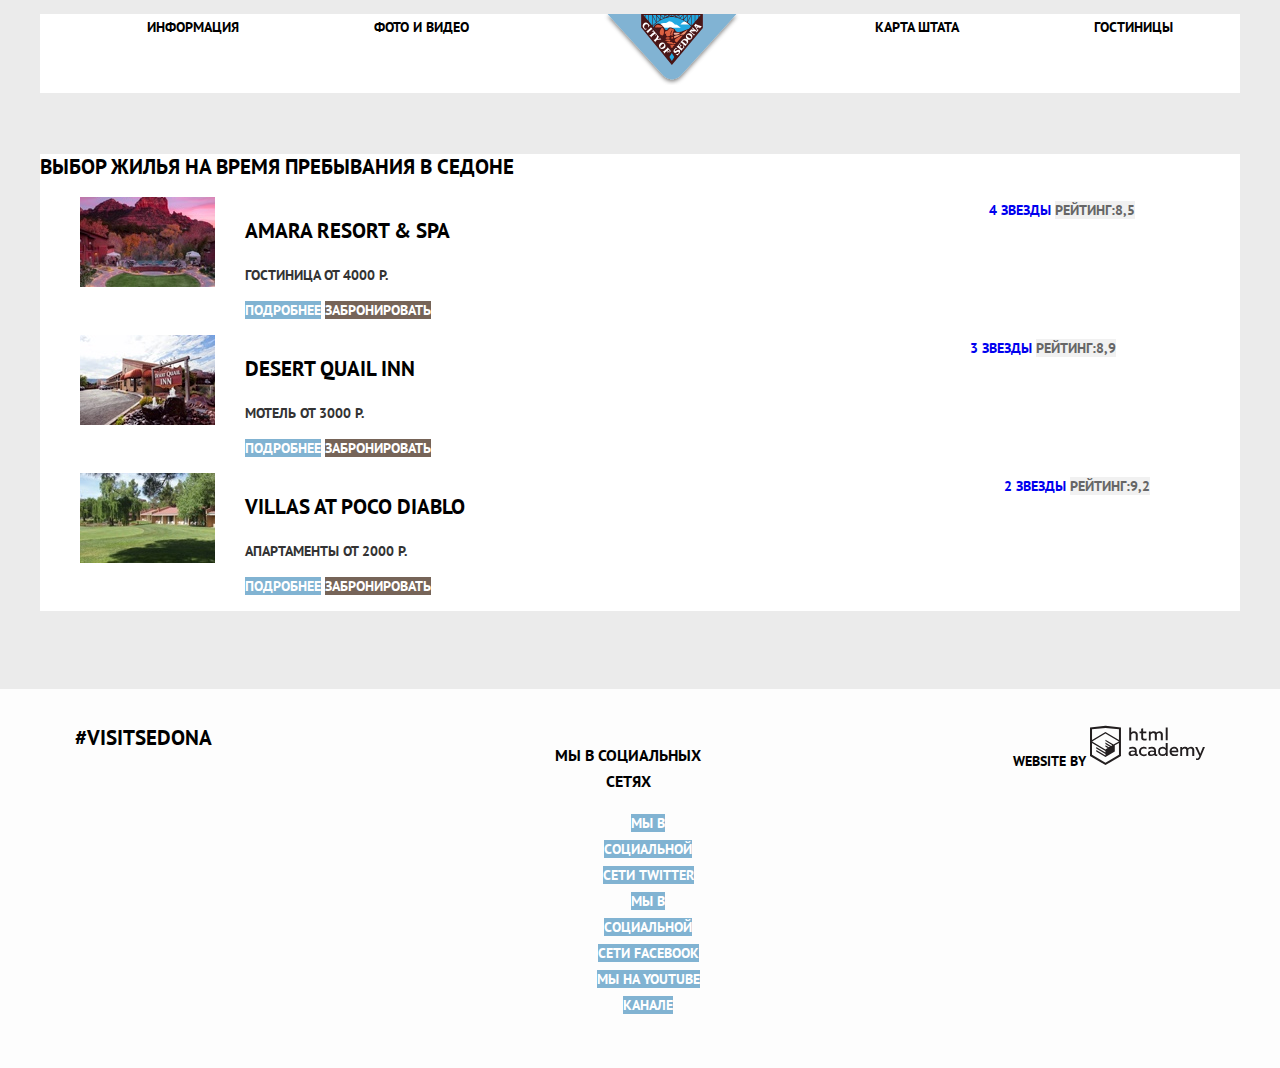
==== inner.html @ 7408790d "Добавляетсетку личного проекта" ====
<!DOCTYPE html>
 <html lang="ru">

 <head>
   <meta charset="utf-8">
   <title>HTML Academy: Седона</title>
   <link href="https://fonts.googleapis.com/css?family=PT+Sans&display=swap" rel="stylesheet">
   <link href="css/normalize.css" rel="stylesheet">
   <link href="css/style.css" rel="stylesheet">
 </head>

 <body class="inner-page">
   <header class="header">
     <nav class="navigation">

       <ul class="navigation-list">
         <div class="conteiner">
         <li><a href="#">Информация</a></li>
         <li><a href="#">Фото и видео</a></li>
         <li><a class="header-logo" href="index.html">
             <img src="img/icons/logo_sedona.svg" width="138" height="71" alt="Логотип City of Sedona">
           </a>
         </li>
         <li><a href="#">Карта штата</a></li>
         <li><a>Гостиницы</a></li>
       </ul>
     </nav>
   </header>
   <main>
     <section class="catalog">
       <h2 class="visually-hidden">Выбор жилья на время пребывания в Седоне</h2>
       <ul class="catalog-list">
         <li class="catalog-item">
           <a class="catalog-item-image" href="#">
             <img src="img/catalog/amara.jpg" width="135" height="90" alt="Amara Resort & Spa">
           </a>
           <div class="catalog-item-description">
             <h3 class="catalog-item-title">
               <a href="#">Amara Resort & Spa</a>
             </h3>
             <p class="catalog-item-info">
               <span class="catalog-item-kind">Гостиница</span>
               <span class="catalog-item-price">от 4000 р.</span>
             </p>
             <p class="catalog-item-push">
               <a class="button-more" href="#">Подробнее</a>
               <a class="button-book" href="#">Забронировать</a>
             </p>
           </div>
           <div class="catalog-item-addition">
             <a class="catalog-item-stars" href="#">4 звезды</a>
             <a class="catalog-item-rating" href="#">Рейтинг:8,5</a>
           </div>
         </li>
         <li class="catalog-item">
           <a  class="catalog-item-image" href="#">
             <img src="img/catalog/desert.jpg" width="135" height="90" alt="Desert Quail Inn">
           </a>
           <div class="catalog-item-description">
             <h3 class="catalog-item-title">
               <a href="#">Desert Quail Inn</a>
             </h3>
             <p class="catalog-item-info">
               <span class="catalog-item-kind">Мотель</span>
               <span class="catalog-item-price">от 3000 р.</span>
             </p>
             <p class="catalog-item-push">
               <a class="button-more" href="#">Подробнее</a>
               <a class="button-book" href="#">Забронировать</a>
             </p>
           </div>
           <div class="catalog-item-addition">
             <a class="catalog-item-stars " href="#">3 звезды</a>
             <a class="catalog-item-rating" href="#">Рейтинг:8,9</a>
           </div>
         </li>
         <li class="catalog-item">
           <a  class="catalog-item-image" href="#">
             <img src="img/catalog/villas.jpg" width="135" height="90" alt="Villas At Poco Diablo">
           </a>
           <div class="catalog-item-description">
             <h3 class="catalog-item-title">
               <a href="#">Villas At Poco Diablo</a>
             </h3>
             <p class="catalog-item-info">
               <span class="catalog-item-kind">Апартаменты</span>
               <span class="catalog-item-price">от 2000 р.</span>
             </p>
             <p class="catalog-item-push">
               <a class="button-more" href="#">Подробнее</a>
               <a class="button-book" href="#">Забронировать</a>
             </p>
           </div>
           <div class="catalog-item-addition">
             <a class="catalog-item-stars " href="#">2 звезды</a>
             <a class="catalog-item-rating" href="#">Рейтинг:9,2</a>
           </div>
         </li>
       </ul>
     </section>
   </main>
   <footer class="footer">

     <div class="conteiner">
       <p class="photo-link">
         <a href="https://www.instagram.com/explore/tags/visitsedona/?hl=en">#visitsedona</a>
       </p>
       <div class="footer-social">
         <h3 class="visually-hidden">Мы в социальных сетях</h3>
         <ul class="social">
           <li><a class="social-button" href="#">Мы в социальной сети Twitter</a></li>
           <li><a class="social-button" href="#">Мы в социальной сети Facebook</a></li>
           <li><a class="social-button" href="#">Мы на Youtube канале</a></li>
         </ul>
       </div>
       <p class="courses-link">
         <a class="website-logo" href="https://htmlacademy.ru/intensive/htmlcss">Website By
           <svg xmlns="http://www.w3.org/2000/svg" viewBox="0 0 108.08 36.85" width="115" height="41" fill="#231f20">
             <title>logo-htmlacademy-small1</title>
             <path
               d="M44.61,26.88a2,2,0,0,0,.55-0.1v1.33a3.25,3.25,0,0,1-1.18.21,1.67,1.67,0,0,1-1.67-1,4.84,4.84,0,0,1-3.14,1.08c-1.51,0-2.91-.83-2.91-2.55,0-2.13,2-2.79,3.71-2.79a11.08,11.08,0,0,1,2.17.25v-0.3c0-1-.76-1.77-2.19-1.77a7.42,7.42,0,0,0-3,.64v-1.7a10.21,10.21,0,0,1,3.19-.55c2.36,0,3.81,1.12,3.81,3.65v3a0.54,0.54,0,0,0,.49.59h0.17Zm-6.44-1.13A1.35,1.35,0,0,0,39.63,27h0.11a3.39,3.39,0,0,0,2.41-1V24.58a9.72,9.72,0,0,0-1.81-.21c-1,0-2.16.33-2.16,1.38h0Zm12.36-6.11a5,5,0,0,1,2.57.64V22a4.08,4.08,0,0,0-2.3-.7,2.75,2.75,0,1,0,0,5.49,5,5,0,0,0,2.43-.64v1.71a6.27,6.27,0,0,1-2.76.57A4.21,4.21,0,0,1,46,24.51q0-.21,0-0.41a4.32,4.32,0,0,1,4.18-4.46h0.38Zm12.17,7.24a2,2,0,0,0,.55-0.1v1.33a3.25,3.25,0,0,1-1.18.21,1.67,1.67,0,0,1-1.67-1,4.84,4.84,0,0,1-3.14,1.08c-1.51,0-2.91-.83-2.91-2.55,0-2.13,2-2.79,3.71-2.79a11.08,11.08,0,0,1,2.17.25v-0.3c0-1-.76-1.77-2.19-1.77a7.42,7.42,0,0,0-3,.64v-1.7a10.21,10.21,0,0,1,3.19-.55c2.36,0,3.81,1.12,3.81,3.65v3a0.54,0.54,0,0,0,.49.59h0.17Zm-6.44-1.13A1.35,1.35,0,0,0,57.73,27h0.11a3.39,3.39,0,0,0,2.41-1V24.58a9.72,9.72,0,0,0-1.81-.21c-1.06,0-2.16.33-2.16,1.38h0ZM73,16V28.2H71.35V26.88a3.88,3.88,0,0,1-3.19,1.54,4.4,4.4,0,0,1,0-8.78,3.81,3.81,0,0,1,3,1.3V16H73Zm-4.53,5.22a2.76,2.76,0,1,0,0,5.52A2.86,2.86,0,0,0,71.15,25V23A2.91,2.91,0,0,0,68.49,21.27ZM79,19.64c3.31,0,4.46,2.68,3.92,5.09H76.7c0.21,1.5,1.67,2.11,3.19,2.11a6.11,6.11,0,0,0,2.64-.59v1.6a7.14,7.14,0,0,1-3,.57C77,28.42,74.78,27,74.78,24a4.18,4.18,0,0,1,4-4.39H79Zm0.09,1.54a2.28,2.28,0,0,0-2.44,2.1v0.06H81.3A2,2,0,0,0,79.13,21.18Zm5.73,7V19.87h1.65v1a3.81,3.81,0,0,1,2.78-1.27A2.86,2.86,0,0,1,91.89,21a4.12,4.12,0,0,1,2.91-1.33A3.06,3.06,0,0,1,98,23V28.2h-1.9V23.05a1.59,1.59,0,0,0-1.42-1.75H94.42a2.8,2.8,0,0,0-2.07,1.12V28.2h-1.9V23.05A1.59,1.59,0,0,0,89,21.31H88.8a3,3,0,0,0-2.21,1.29v5.63H84.86Zm21.31-8.33h1.9l-3.91,9.46c-0.9,2.17-2.09,2.86-3.35,2.86a4.76,4.76,0,0,1-1.1-.14V30.46a2.86,2.86,0,0,0,.85.12c0.9,0,1.58-.64,2.07-1.9l0.17-.42-4-8.4h2l2.86,6.29ZM38.73,1.46V6.22a3.81,3.81,0,0,1,2.7-1.14,3.25,3.25,0,0,1,3.44,3.4v5.15H43V8.72a1.81,1.81,0,0,0-1.61-2h-0.3a2.93,2.93,0,0,0-2.32,1.39v5.52h-1.9V1.46h1.9ZM49.94,2.31v3h3V6.91h-3v3.81c0,1.1.5,1.46,1.58,1.46a4.49,4.49,0,0,0,1.69-.33v1.6A6.8,6.8,0,0,1,51,13.8a2.55,2.55,0,0,1-2.86-2.74V6.89H46.58V5.26h1.5V2.74Zm5.4,11.31V5.28H57v1A3.81,3.81,0,0,1,59.77,5a2.86,2.86,0,0,1,2.6,1.33A4.12,4.12,0,0,1,65.28,5,3.06,3.06,0,0,1,68.44,8.4v5.21h-1.9V8.46a1.59,1.59,0,0,0-1.42-1.75H64.89a2.8,2.8,0,0,0-2.07,1.12v5.78h-1.9V8.46A1.59,1.59,0,0,0,59.5,6.71H59.27A3,3,0,0,0,57.06,8v5.63H55.34ZM71.17,1.45H73V13.6H71.17V1.45ZM14.71,0H14.55L0,1.54V28.21l14.55,8.66,14.55-8.66V1.54Zm12.5,27.1L14.55,34.64,1.9,27.12V16.18l12.59,7.5V25L5.86,19.9v1.31l8.68,5.21v1.39L5.87,22.65V24l8.68,5.21,8.75-5.24V18.31L27.2,16V27.12Zm0-12.53-3.48,2-1.6,1L14.51,13v1.31L21,18.23H21l-0.14.09-1,.54-5.37-3.2V17l4.24,2.52-1,.67-3.2-1.9v1.31l2.1,1.24L14.5,22.1,2,14.65,14.51,7.11Zm0-1.32L14.49,5.76,1.91,13.25v-10L14.56,1.92,27.21,3.25v10h0Z"
               transform="translate(0 -0.02)" />
           </svg>
         </a>
       </p>
     </div>
   </footer>
 </body>

 </html>
---- css/style.css ----
body {
  margin: 0;
  padding: 0;
  font-family: "PT Sans", Arial, sans-serif;
  font-size: 14px;
  line-height: 26px;
  font-weight: 700;
  text-align: center;
  text-transform: uppercase;
  color: #000000;
  background-color: #ebebeb;
}

a {
  text-decoration: none;
}

.navigation-list {
  list-style: none;
}

.navigation-list a {
  color: inherit;
}

.navigation-list a:focus {
  color: rgba(0, 0, 0, 0.3);
}

.navigation-list a:hover {
  color: #81b3d2;
}

.navigation-list a:active {
  color: #766357;
}

.welcome {
  background: url("../img/intro/bg_intro.jpg") no-repeat center;
}

.about-intro-name {
  font-size: 21px;
}

.feature-title {
  color: #333333;
}

.lead {
  font-size: 30px;
  line-height: 36px;
}

.search-title-name {
  line-height: 24px;
  color: #333333;
}

.search-place {
  font-size: 21px;
  color: #ffffff;
  background-color: #766458;
}

.search-place:focus {
  color: #918883;
  background-color: #513e33;
}

.search-place:hover {
  background-color: #614F44;
}

.search-item input,
.search-item-number input {
  text-transform: inherit;
  background-color: #f1f1f1;
}

.search-item input:hover {
  background-color: #ebebeb;
}

.search-item input:focus {
  background-color: #ffffff;
}

.number-adults-less,
.number-adults-more,
.number-children-less,
.number-children-more {
  color: #a9a9a9;
}

.number-adults-less:focus,
.number-adults-more:focus,
.number-children-less:focus,
.number-children-more:focus {
  color: #81b3d2;
}

.number-adults-less:hover,
.number-adults-more:hover,
.number-children-less:hover,
.number-children-more:hover {
  color: #000000;
}

button[type="submit"] {
  font-size: 21px;
  text-transform: inherit;
  color: #ffffff;
  background-color: #81b3d2;
}

button[type="submit"]:focus {
  color: #93b8d2;
  background-color: #5595bd;
}

button[type="submit"]:hover {
  background-color: #679dc0;
}

.catalog {
  text-align: left;
}

.catalog-list {
  list-style: none;
}

.catalog-item-addition {
  text-align: right;
}

.catalog-item-title,
.catalog-item-info,
.catalog-item-push,
.catalog-item-rating {
  list-style: none;
}

.catalog-item-title {
  font-size: 21px;
}

.catalog-item-title a {
  color: inherit;
}

.catalog-item-title a:focus {
  color: #c9c9c9;
}

.catalog-item-title a:hover {
  color: #81b3d2;
}

.catalog-item-info {
  line-height: 21px;
  color: #333333;
}

.catalog-item-push {
  line-height: 21px;
  color: #ffffff;
}

.catalog-item-push a {
  color: #ffffff;
}

.button-more {
  background-color: #81b3d2;
}

.button-more:focus {
  color: #93b8d2;
  background-color: #5595bd;
}

.button-more:hover {
  background-color: #679dc0
}

.button-book {
  background-color: #766458;
}

.button-book:focus {
  color: #918883;
  background-color: #513e33;
}

.button-book:hover {
  background-color: #614f44;
}

.catalog-item-rating {
  line-height: 21px;
  color: #666666;
  background-color: #f1f1f1;
}

.footer {
  background-color: rgba(255, 255, 255, 0.9);
}

.photo-link {
  font-size: 21px;
  text-align: left;
}

.photo-link a {
  color: inherit;
}

.social {
  list-style: none;
}

.social a {
  color: #ffffff;
  background-color: #81b3d2;
}

.social a:focus {
  color: #88b5d1;
  background-color: #5595bd;
}

.social a:hover {
  background-color: #679dc0;
}

.courses-link {
  text-align: right;
}

.courses-link a {
  color: inherit;
}

.website-logo:focus svg {
  fill: #bdbbbb;
}

.website-logo:hover svg {
  fill: #81b3d2;
}

/* ----------------------- Сеточные стили ------------------------- */
.header {
  margin-bottom: 61px;
}

.conteiner {
  display: flex;
  justify-content: space-around;
}

.navigation {
  width: 1200px;
  margin: 0 auto;
  background-color: #ffffff;
}

.header-logo {
  width: 138px;
  height: 71px;
}

.welcome {
  padding: 0;
  margin: 0 auto;
  min-height: 572px;
}

.welcome-to {
  width: 458px;
  height: 352px;
  margin-bottom: 145px;
  margin: 0 auto;
}

.about-intro {
  width: 1200px;
  min-height: 216px;
  margin: 0 auto;
  background: #ffffff;
}

.about-intro-name {
  width: 637px;
  min-height: 43px;
  margin-bottom: 40px;
  margin-left: 283px;
}

.feature-title {
  width: 536px;
  margin-left: 333px;
}

.search-title {
  width: 1200px;
  margin: 0 auto;
  background: #ffffff;
}

.search-place {
  width: 568px;
  margin: 0 auto;
}

.wrapper-search {
  width: 568px;
  margin: 0 auto;
  margin-bottom: 55px;
  background: #ffffff;
}

.footer .conteiner {
  width: 1200px;
  margin: 0 auto;
  margin-top: 78px;
  padding: 36px 0;
  display: flex;
}

.photo-link {
  width: 154px;
  margin: 0px;
  margin-right: 248px;
}

.footer-social {
  width: 162px;
  margin: 0px;
}

.courses-link {
  width: 202px;
  margin: 0px;
  margin-left: 224px;
}

.catalog {
  width: 1200px;
  margin: 0px auto;
  background-color: #ffffff;

}

.catalog-item {
  display: flex;
  justify-content:
  margin-bottom: 61px;
  list-style: none;
}

.catalog-item-description {
  margin-left: 30px;
}

.catalog-item-addition {
  margin-left: 539px;
}
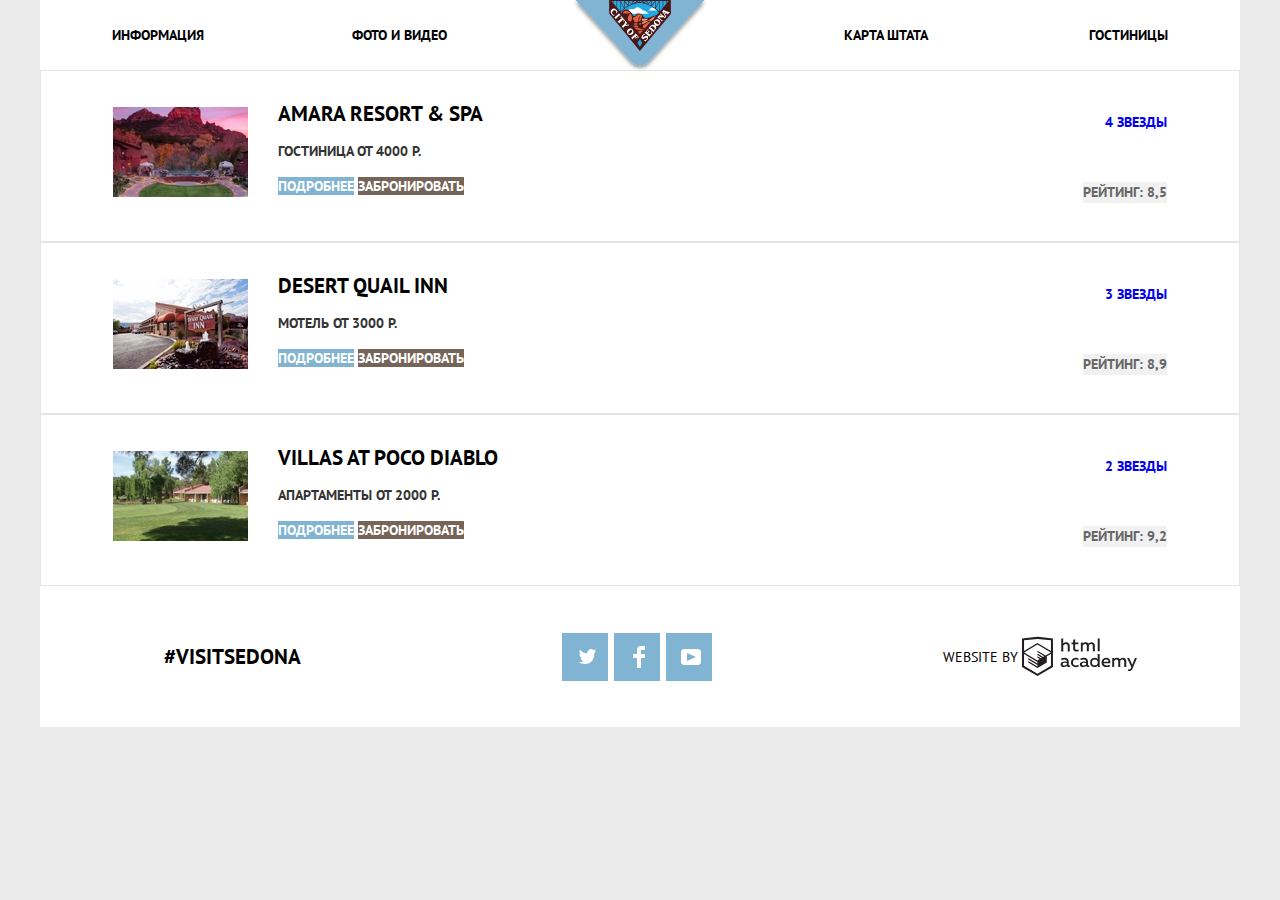
==== commit cb574857: "Добавляет исправления в сетку проекта" ====
--- a/inner.html
+++ b/inner.html
@@ -4,23 +4,20 @@
  <head>
    <meta charset="utf-8">
    <title>HTML Academy: Седона</title>
-   <link href="https://fonts.googleapis.com/css?family=PT+Sans&display=swap" rel="stylesheet">
+   <link href="https://fonts.googleapis.com/css?family=PT+Sans:400,700&display=swap&subset=cyrillic" rel="stylesheet">
    <link href="css/normalize.css" rel="stylesheet">
    <link href="css/style.css" rel="stylesheet">
  </head>
-
- <body class="inner-page">
+<div class="wrapper"
+ <body>
    <header class="header">
      <nav class="navigation">
-
+       <a class="header-logo" href="index.html">
+         <img src="img/icons/logo_sedona.svg" width="138" height="71" alt="Логотип City of Sedona">
+       </a>
        <ul class="navigation-list">
-         <div class="conteiner">
          <li><a href="#">Информация</a></li>
          <li><a href="#">Фото и видео</a></li>
-         <li><a class="header-logo" href="index.html">
-             <img src="img/icons/logo_sedona.svg" width="138" height="71" alt="Логотип City of Sedona">
-           </a>
-         </li>
          <li><a href="#">Карта штата</a></li>
          <li><a>Гостиницы</a></li>
        </ul>
@@ -49,11 +46,11 @@
            </div>
            <div class="catalog-item-addition">
              <a class="catalog-item-stars" href="#">4 звезды</a>
-             <a class="catalog-item-rating" href="#">Рейтинг:8,5</a>
+             <a class="catalog-item-rating" href="#">Рейтинг: 8,5</a>
            </div>
          </li>
          <li class="catalog-item">
-           <a  class="catalog-item-image" href="#">
+           <a class="catalog-item-image" href="#">
              <img src="img/catalog/desert.jpg" width="135" height="90" alt="Desert Quail Inn">
            </a>
            <div class="catalog-item-description">
@@ -70,12 +67,12 @@
              </p>
            </div>
            <div class="catalog-item-addition">
-             <a class="catalog-item-stars " href="#">3 звезды</a>
-             <a class="catalog-item-rating" href="#">Рейтинг:8,9</a>
+             <a class="catalog-item-stars" href="#">3 звезды</a>
+             <a class="catalog-item-rating" href="#">Рейтинг: 8,9</a>
            </div>
          </li>
          <li class="catalog-item">
-           <a  class="catalog-item-image" href="#">
+           <a class="catalog-item-image" href="#">
              <img src="img/catalog/villas.jpg" width="135" height="90" alt="Villas At Poco Diablo">
            </a>
            <div class="catalog-item-description">
@@ -92,25 +89,44 @@
              </p>
            </div>
            <div class="catalog-item-addition">
-             <a class="catalog-item-stars " href="#">2 звезды</a>
-             <a class="catalog-item-rating" href="#">Рейтинг:9,2</a>
+             <a class="catalog-item-stars" href="#">2 звезды</a>
+             <a class="catalog-item-rating" href="#">Рейтинг: 9,2</a>
            </div>
          </li>
        </ul>
      </section>
    </main>
    <footer class="footer">
-
-     <div class="conteiner">
        <p class="photo-link">
          <a href="https://www.instagram.com/explore/tags/visitsedona/?hl=en">#visitsedona</a>
        </p>
        <div class="footer-social">
          <h3 class="visually-hidden">Мы в социальных сетях</h3>
          <ul class="social">
-           <li><a class="social-button" href="#">Мы в социальной сети Twitter</a></li>
-           <li><a class="social-button" href="#">Мы в социальной сети Facebook</a></li>
-           <li><a class="social-button" href="#">Мы на Youtube канале</a></li>
+           <li><a class="social-button" href="#">
+               <span class="visually-hidden">Мы в социальной сети Twitter</span>
+               <svg xmlns="http://www.w3.org/2000/svg" xmlns:xlink="http://www.w3.org/1999/xlink" width="17" height="15" viewBox="0 0 17 15">
+                 <path fill="#FFF"
+                   d="M10.95.144c1.685-.496 2.984.27 3.577 1.179.673-.231 1.331-.481 2.011-.708a2.345 2.345 0 0 1-.857 1.768c.685.17 1.304-.491 1.304-.491-.169 1-1.006 1.788-1.563 2.024-.231 6.75-3.175 11.217-10.077 11.082h-.446c-.41 0-4.164-.46-4.898-1.887 2.271.196 3.893-.422 4.693-1.177-.96-.3-2.679-.477-2.979-2.95.349.106.564.228 1.19.119C1.705 8.247.374 7.53.448 5.33c.285.328 1.067.536 1.34.472C1.085 5.561-.182 2.442.894.85c1.818 1.854 3.735 3.606 7.152 3.773C8.254 2.33 9.183.793 10.95.144z" />
+               </svg>
+             </a>
+           </li>
+           <li>
+             <a class="social-button" href="#">
+               <span class="visually-hidden">Мы в социальной сети Facebook</span>
+               <svg xmlns="http://www.w3.org/2000/svg" width="12" height="22" viewBox="0 0 12 22">
+                 <path fill="#FFF" d="M12 4V0H8a4 4 0 0 0-4 4v4H0v4h4v10h4V12h4V8H8V4h4z" />
+               </svg>
+             </a>
+           </li>
+           <li><a class="social-button" href="#">
+               <span class="visually-hidden">Мы на Youtube канале</span>
+               <svg xmlns="http://www.w3.org/2000/svg" width="20px" height="16px" viewBox="0 0 20 16">
+                 <path fill="#FFF" d="M17,0 L3,0 C1.35,0 0,1.35 0,3 L0,13 C0,14.65 1.35,16 3,16 L17,16 C18.65,16 20,14.65 20,13 L20,3 C20,1.35 18.65,0 17,0 Z M6.027,11.998 L6.027,4.002 L15.014,8 L6.027,11.998 L6.027,11.998 Z" />
+                 </path>
+               </svg>
+             </a>
+           </li>
          </ul>
        </div>
        <p class="courses-link">
@@ -123,8 +139,7 @@
            </svg>
          </a>
        </p>
-     </div>
    </footer>
  </body>
-
+</div>
  </html>
--- a/css/style.css
+++ b/css/style.css
@@ -44,6 +44,7 @@
 }
 
 .feature-title {
+  font-weight: 400;
   color: #333333;
 }
 
@@ -53,6 +54,7 @@
 }
 
 .search-title-name {
+  font-weight: 400;
   line-height: 24px;
   color: #333333;
 }
@@ -239,7 +241,8 @@
   text-align: right;
 }
 
-.courses-link a {
+.website-logo {
+  font-weight: 400;
   color: inherit;
 }
 
@@ -252,29 +255,69 @@
 }
 
 /* ----------------------- Сеточные стили ------------------------- */
-.header {
-  margin-bottom: 61px;
-}
-
-.conteiner {
-  display: flex;
-  justify-content: space-around;
-}
-
-.navigation {
+
+html {
+  box-sizing: border-box;
+}
+
+*,
+*::after,
+*::before {
+  box-sizing: inherit;
+}
+
+.wrapper {
   width: 1200px;
   margin: 0 auto;
-  background-color: #ffffff;
+  background: #ffffff;
+  display: block;
+}
+
+.navigation-list {
+  list-style: none;
+  margin: 0;
+  padding: 0px 72px;
+  display: flex;
+  text-align: left;
+}
+
+.navigation-list li {
+  width: 240px;
+  padding-top: 22px;
+  padding-bottom: 22px;
+}
+
+.navigation-list li:nth-child(3) {
+  margin-left: auto;
+}
+
+.navigation-list li:nth-child(n+3) {
+  text-align: right;
 }
 
 .header-logo {
   width: 138px;
   height: 71px;
+  position: absolute;
+  left: 50%;
+  top: 0;
+  margin-left: -69px;
+}
+
+.visually-hidden {
+  position: absolute;
+  width: 1px;
+  height: 1px;
+  margin: -1px;
+  border: 0;
+  padding: 0;
+  white-space: nowrap;
+  clip-path: inset(100%);
+  clip: rect(0 0 0 0);
+  overflow: hidden;
 }
 
 .welcome {
-  padding: 0;
-  margin: 0 auto;
   min-height: 572px;
 }
 
@@ -286,85 +329,115 @@
 }
 
 .about-intro {
-  width: 1200px;
-  min-height: 216px;
-  margin: 0 auto;
-  background: #ffffff;
+  padding-top: 66px;
+  padding-bottom: 57px;
 }
 
 .about-intro-name {
-  width: 637px;
-  min-height: 43px;
-  margin-bottom: 40px;
-  margin-left: 283px;
+  width: 485px;
+  margin: 0 auto 40px;
 }
 
 .feature-title {
-  width: 536px;
-  margin-left: 333px;
-}
-
-.search-title {
-  width: 1200px;
-  margin: 0 auto;
-  background: #ffffff;
+  width: 540px;
+  margin: 0 auto;
 }
 
 .search-place {
   width: 568px;
-  margin: 0 auto;
+  display: block;
+  text-transform: uppercase;
+  font-weight: 700;
+  padding: 35px 125px;
+  /* ???30px 10px */
+  margin: 0 auto;
+  border: 0;
 }
 
 .wrapper-search {
   width: 568px;
   margin: 0 auto;
-  margin-bottom: 55px;
-  background: #ffffff;
-}
-
-.footer .conteiner {
-  width: 1200px;
-  margin: 0 auto;
-  margin-top: 78px;
+}
+
+.footer {
+  background-color: rgba(255, 255, 255, 0.9);
   padding: 36px 0;
   display: flex;
+  align-items: center;
+  text-align: center;
 }
 
 .photo-link {
-  width: 154px;
-  margin: 0px;
-  margin-right: 248px;
-}
-
-.footer-social {
-  width: 162px;
-  margin: 0px;
-}
-
-.courses-link {
-  width: 202px;
-  margin: 0px;
-  margin-left: 224px;
-}
-
-.catalog {
-  width: 1200px;
-  margin: 0px auto;
-  background-color: #ffffff;
-
+  width: 400px;
+  font-size: 21px;
+  margin-left: 124px;
+}
+
+.footer-social ul {
+  display: flex;
+  flex-wrap: wrap;
+  justify-content: center;
+  width: 400px;
+  margin: 0 auto;
+  padding: 0;
+  list-style: none;
+}
+
+.social-button {
+  display: flex;
+  align-items: center;
+  justify-content: center;
+  width: 46px;
+  height: 48px;
+  margin-right: 6px;
+}
+
+.website-logo {
+  display: flex;
+  justify-content: center;
+  align-items: center;
+  width: 400px;
+  margin: 0;
+}
+
+svg {
+  margin-left: 4px;
+}
+
+.catalog-list {
+  list-style: none;
+  margin: 0;
+  padding: 0;
 }
 
 .catalog-item {
   display: flex;
-  justify-content:
-  margin-bottom: 61px;
-  list-style: none;
+  justify-content: center;
+  align-items: center;
+  padding: 30px 72px;
+  border: 1px solid #e5e5e5;
+}
+
+.catalog-item-image {
+  width: 135px;
+  margin-right: 30px;
 }
 
 .catalog-item-description {
-  margin-left: 30px;
+  width: 430px;
+}
+
+.catalog-item-title {
+  margin-bottom: 18px;
+  margin: 0;
 }
 
 .catalog-item-addition {
-  margin-left: 539px;
-}
+  display: flex;
+  flex-direction: column;
+  margin-left: auto;
+}
+
+.catalog-item-stars {
+  margin-bottom: 47px;
+}
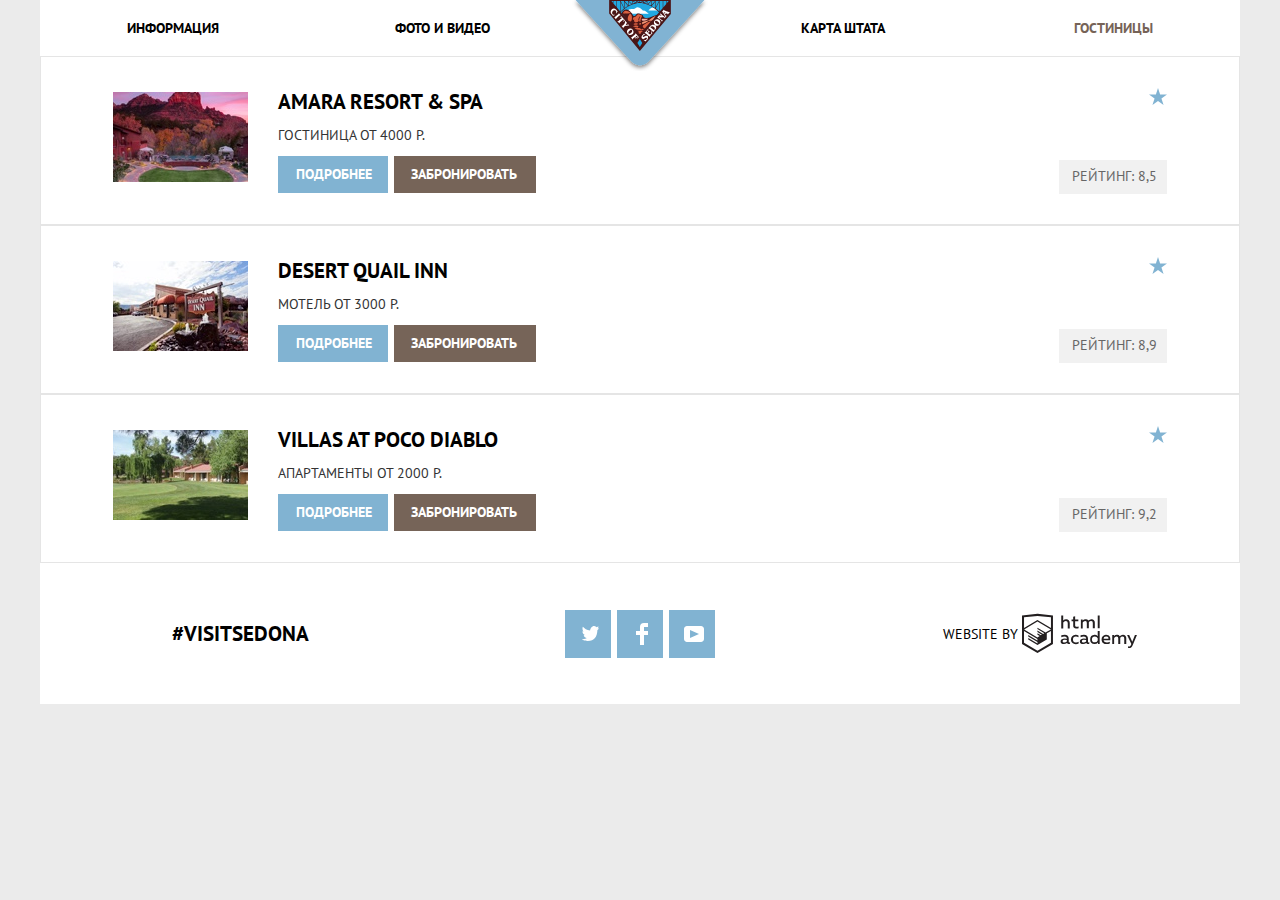
==== commit 4373e03c: "Добавляет декоротивные элементы" ====
--- a/inner.html
+++ b/inner.html
@@ -19,7 +19,7 @@
          <li><a href="#">Информация</a></li>
          <li><a href="#">Фото и видео</a></li>
          <li><a href="#">Карта штата</a></li>
-         <li><a>Гостиницы</a></li>
+         <li class="active"><a>Гостиницы</a></li>
        </ul>
      </nav>
    </header>
@@ -45,7 +45,11 @@
              </p>
            </div>
            <div class="catalog-item-addition">
-             <a class="catalog-item-stars" href="#">4 звезды</a>
+             <a class="catalog-item-stars" href="#">
+               <span class="visually-hidden">4 звезды</span>
+               <svg xmlns="http://www.w3.org/2000/svg" width="18" height="17" viewBox="0 0 18 17"><path fill="#81B3D2" d="M9.002 0l2.126 6.494h6.877l-5.564 4.012L14.566 17l-5.564-4.013L3.438 17l2.126-6.494L0 6.494h6.878z"/>
+               </svg>
+             </a>
              <a class="catalog-item-rating" href="#">Рейтинг: 8,5</a>
            </div>
          </li>
@@ -67,7 +71,10 @@
              </p>
            </div>
            <div class="catalog-item-addition">
-             <a class="catalog-item-stars" href="#">3 звезды</a>
+             <a class="catalog-item-stars" href="#">
+             <span class="visually-hidden">3 звезды</span>
+             <svg xmlns="http://www.w3.org/2000/svg" width="18" height="17" viewBox="0 0 18 17"><path fill="#81B3D2" d="M9.002 0l2.126 6.494h6.877l-5.564 4.012L14.566 17l-5.564-4.013L3.438 17l2.126-6.494L0 6.494h6.878z"/>
+             </svg>
              <a class="catalog-item-rating" href="#">Рейтинг: 8,9</a>
            </div>
          </li>
@@ -89,7 +96,10 @@
              </p>
            </div>
            <div class="catalog-item-addition">
-             <a class="catalog-item-stars" href="#">2 звезды</a>
+             <a class="catalog-item-stars" href="#">
+             <span class="visually-hidden">2 звезды</span>
+             <svg xmlns="http://www.w3.org/2000/svg" width="18" height="17" viewBox="0 0 18 17"><path fill="#81B3D2" d="M9.002 0l2.126 6.494h6.877l-5.564 4.012L14.566 17l-5.564-4.013L3.438 17l2.126-6.494L0 6.494h6.878z"/>
+             </svg>
              <a class="catalog-item-rating" href="#">Рейтинг: 9,2</a>
            </div>
          </li>
--- a/css/style.css
+++ b/css/style.css
@@ -109,19 +109,19 @@
   color: #000000;
 }
 
-button[type="submit"] {
+.button-find {
   font-size: 21px;
   text-transform: inherit;
   color: #ffffff;
   background-color: #81b3d2;
 }
 
-button[type="submit"]:focus {
+.button-find:focus {
   color: #93b8d2;
   background-color: #5595bd;
 }
 
-button[type="submit"]:hover {
+.button-find:hover {
   background-color: #679dc0;
 }
 
@@ -161,6 +161,7 @@
 }
 
 .catalog-item-info {
+  font-weight: 400;
   line-height: 21px;
   color: #333333;
 }
@@ -202,6 +203,7 @@
 
 .catalog-item-rating {
   line-height: 21px;
+  font-weight: 400;
   color: #666666;
   background-color: #f1f1f1;
 }
@@ -255,7 +257,6 @@
 }
 
 /* ----------------------- Сеточные стили ------------------------- */
-
 html {
   box-sizing: border-box;
 }
@@ -283,8 +284,8 @@
 
 .navigation-list li {
   width: 240px;
-  padding-top: 22px;
-  padding-bottom: 22px;
+  padding: 0;
+  margin: 15px;
 }
 
 .navigation-list li:nth-child(3) {
@@ -295,10 +296,15 @@
   text-align: right;
 }
 
+.navigation-list .active a {
+  color: #766357;
+}
+
 .header-logo {
+  position: absolute;
+  z-index: 1;
   width: 138px;
   height: 71px;
-  position: absolute;
   left: 50%;
   top: 0;
   margin-left: -69px;
@@ -318,19 +324,27 @@
 }
 
 .welcome {
-  min-height: 572px;
+  min-height: 508px;
+  position: relative;
 }
 
 .welcome-to {
+  position: absolute;
+  bottom: 79px;
+  right: 370px;
   width: 458px;
   height: 352px;
-  margin-bottom: 145px;
-  margin: 0 auto;
 }
 
 .about-intro {
   padding-top: 66px;
   padding-bottom: 57px;
+}
+
+.about-intro svg {
+  position: absolute;
+  left: 356px;
+  top: 507px;
 }
 
 .about-intro-name {
@@ -359,6 +373,14 @@
   margin: 0 auto;
 }
 
+.button-find {
+  width: 458px;
+  display: block;
+  padding: 18px 195px 22px 193px;
+  margin: 0 auto;
+  border: 0;
+}
+
 .footer {
   background-color: rgba(255, 255, 255, 0.9);
   padding: 36px 0;
@@ -370,14 +392,17 @@
 .photo-link {
   width: 400px;
   font-size: 21px;
-  margin-left: 124px;
+  text-align: center;
+}
+
+.footer-social {
+  width: 400px;
 }
 
 .footer-social ul {
   display: flex;
   flex-wrap: wrap;
   justify-content: center;
-  width: 400px;
   margin: 0 auto;
   padding: 0;
   list-style: none;
@@ -389,14 +414,24 @@
   justify-content: center;
   width: 46px;
   height: 48px;
+}
+
+.footer-social li {
   margin-right: 6px;
+}
+
+.footer-social li:nth-child(3) {
+  margin-right: 0;
+}
+
+.courses-link {
+  width: 400px;
 }
 
 .website-logo {
   display: flex;
   justify-content: center;
   align-items: center;
-  width: 400px;
   margin: 0;
 }
 
@@ -416,6 +451,7 @@
   align-items: center;
   padding: 30px 72px;
   border: 1px solid #e5e5e5;
+  margin: 0;
 }
 
 .catalog-item-image {
@@ -428,8 +464,12 @@
 }
 
 .catalog-item-title {
-  margin-bottom: 18px;
-  margin: 0;
+  margin: 0;
+}
+
+.catalog-item-info {
+  margin-bottom: 10px;
+  margin-top: 10px;
 }
 
 .catalog-item-addition {
@@ -438,6 +478,37 @@
   margin-left: auto;
 }
 
+.catalog-item-push {
+  display: flex;
+  margin: 0;
+}
+
+.catalog-item-push a {
+  margin-right: 6px;
+}
+
+.catalog-item-push a:nth-child(2) {
+  margin-right: 0;
+}
+
+.button-more {
+  width: 110px;
+  padding: 8px 8px 7px 18px;
+}
+
+.button-book {
+  width: 142px;
+  padding: 8px 4px 8px 17px;
+}
+
 .catalog-item-stars {
   margin-bottom: 47px;
 }
+
+.catalog-item-stars svg {
+  repeat: repeat-x;
+}
+
+.catalog-item-rating {
+  padding: 6px 10px 7px 13px;
+}
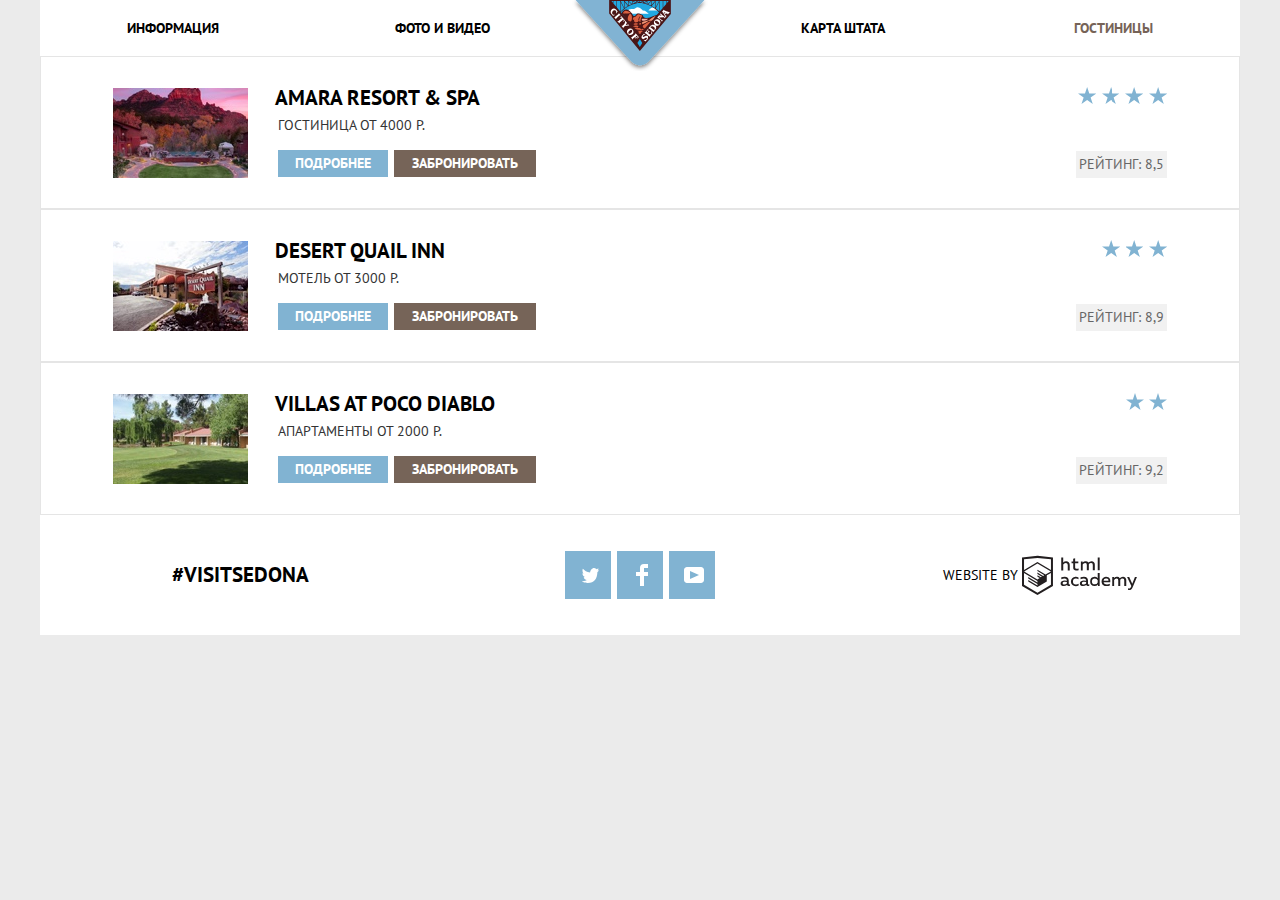
==== commit 4615230f: "Добавляет исправления в декоратививные элементы" ====
--- a/inner.html
+++ b/inner.html
@@ -45,10 +45,8 @@
              </p>
            </div>
            <div class="catalog-item-addition">
-             <a class="catalog-item-stars" href="#">
+             <a class="catalog-item-stars stars-4" href="#">
                <span class="visually-hidden">4 звезды</span>
-               <svg xmlns="http://www.w3.org/2000/svg" width="18" height="17" viewBox="0 0 18 17"><path fill="#81B3D2" d="M9.002 0l2.126 6.494h6.877l-5.564 4.012L14.566 17l-5.564-4.013L3.438 17l2.126-6.494L0 6.494h6.878z"/>
-               </svg>
              </a>
              <a class="catalog-item-rating" href="#">Рейтинг: 8,5</a>
            </div>
@@ -71,10 +69,8 @@
              </p>
            </div>
            <div class="catalog-item-addition">
-             <a class="catalog-item-stars" href="#">
+             <a class="catalog-item-stars stars-3" href="#">
              <span class="visually-hidden">3 звезды</span>
-             <svg xmlns="http://www.w3.org/2000/svg" width="18" height="17" viewBox="0 0 18 17"><path fill="#81B3D2" d="M9.002 0l2.126 6.494h6.877l-5.564 4.012L14.566 17l-5.564-4.013L3.438 17l2.126-6.494L0 6.494h6.878z"/>
-             </svg>
              <a class="catalog-item-rating" href="#">Рейтинг: 8,9</a>
            </div>
          </li>
@@ -96,10 +92,8 @@
              </p>
            </div>
            <div class="catalog-item-addition">
-             <a class="catalog-item-stars" href="#">
+             <a class="catalog-item-stars stars-2" href="#">
              <span class="visually-hidden">2 звезды</span>
-             <svg xmlns="http://www.w3.org/2000/svg" width="18" height="17" viewBox="0 0 18 17"><path fill="#81B3D2" d="M9.002 0l2.126 6.494h6.877l-5.564 4.012L14.566 17l-5.564-4.013L3.438 17l2.126-6.494L0 6.494h6.878z"/>
-             </svg>
              <a class="catalog-item-rating" href="#">Рейтинг: 9,2</a>
            </div>
          </li>
--- a/css/style.css
+++ b/css/style.css
@@ -36,7 +36,7 @@
 }
 
 .welcome {
-  background: url("../img/intro/bg_intro.jpg") no-repeat center;
+  background: url("../img/intro/bg_intro2.jpg") no-repeat center;
 }
 
 .about-intro-name {
@@ -328,6 +328,13 @@
   position: relative;
 }
 
+.welcome svg {
+  position: absolute;
+  margin: 0;
+  right: 0;
+  bottom: 0;
+}
+
 .welcome-to {
   position: absolute;
   bottom: 79px;
@@ -341,12 +348,6 @@
   padding-bottom: 57px;
 }
 
-.about-intro svg {
-  position: absolute;
-  left: 356px;
-  top: 507px;
-}
-
 .about-intro-name {
   width: 485px;
   margin: 0 auto 40px;
@@ -363,7 +364,6 @@
   text-transform: uppercase;
   font-weight: 700;
   padding: 35px 125px;
-  /* ???30px 10px */
   margin: 0 auto;
   border: 0;
 }
@@ -371,10 +371,24 @@
 .wrapper-search {
   width: 568px;
   margin: 0 auto;
+  padding: 55px;
+}
+
+.search-item {
+  display: flex;
+  justify-content: space-between;
+  align-items: center;
+  margin: 0;
+  width: 100%;
+}
+
+.number-people {
+  display: flex;
+  width: 0 auto;
 }
 
 .button-find {
-  width: 458px;
+  width: 100%;
   display: block;
   padding: 18px 195px 22px 193px;
   margin: 0 auto;
@@ -390,6 +404,7 @@
 }
 
 .photo-link {
+  margin: 0;
   width: 400px;
   font-size: 21px;
   text-align: center;
@@ -426,6 +441,7 @@
 
 .courses-link {
   width: 400px;
+  margin: 0;
 }
 
 .website-logo {
@@ -455,8 +471,15 @@
 }
 
 .catalog-item-image {
-  width: 135px;
   margin-right: 30px;
+  padding: 0;
+}
+
+.catalog-item-image img {
+  border: 0;
+  max-width: 100%;
+  height: auto;
+  vertical-align: top;
 }
 
 .catalog-item-description {
@@ -464,12 +487,12 @@
 }
 
 .catalog-item-title {
-  margin: 0;
+  margin: -3px;
 }
 
 .catalog-item-info {
-  margin-bottom: 10px;
-  margin-top: 10px;
+  margin-bottom: 14px;
+  margin-top: 7px;
 }
 
 .catalog-item-addition {
@@ -480,6 +503,7 @@
 
 .catalog-item-push {
   display: flex;
+  align-items: flex-start;
   margin: 0;
 }
 
@@ -493,22 +517,37 @@
 
 .button-more {
   width: 110px;
-  padding: 8px 8px 7px 18px;
+  padding: 3px;
+  text-align: center;
 }
 
 .button-book {
   width: 142px;
-  padding: 8px 4px 8px 17px;
+  padding: 3px;
+  text-align: center;
 }
 
 .catalog-item-stars {
   margin-bottom: 47px;
-}
-
-.catalog-item-stars svg {
-  repeat: repeat-x;
+  height: 17px;
+  background: url("../img/icons/icon_star.svg");
+  background-repeat: space;
+  margin: 0 0 47px auto;
+}
+
+.stars-4 {
+  width: 89px;
+}
+
+.stars-3 {
+  width: 65px;
+}
+
+.stars-2 {
+  width: 41px;
 }
 
 .catalog-item-rating {
-  padding: 6px 10px 7px 13px;
-}
+  padding: 3px;
+  text-align: center;
+}
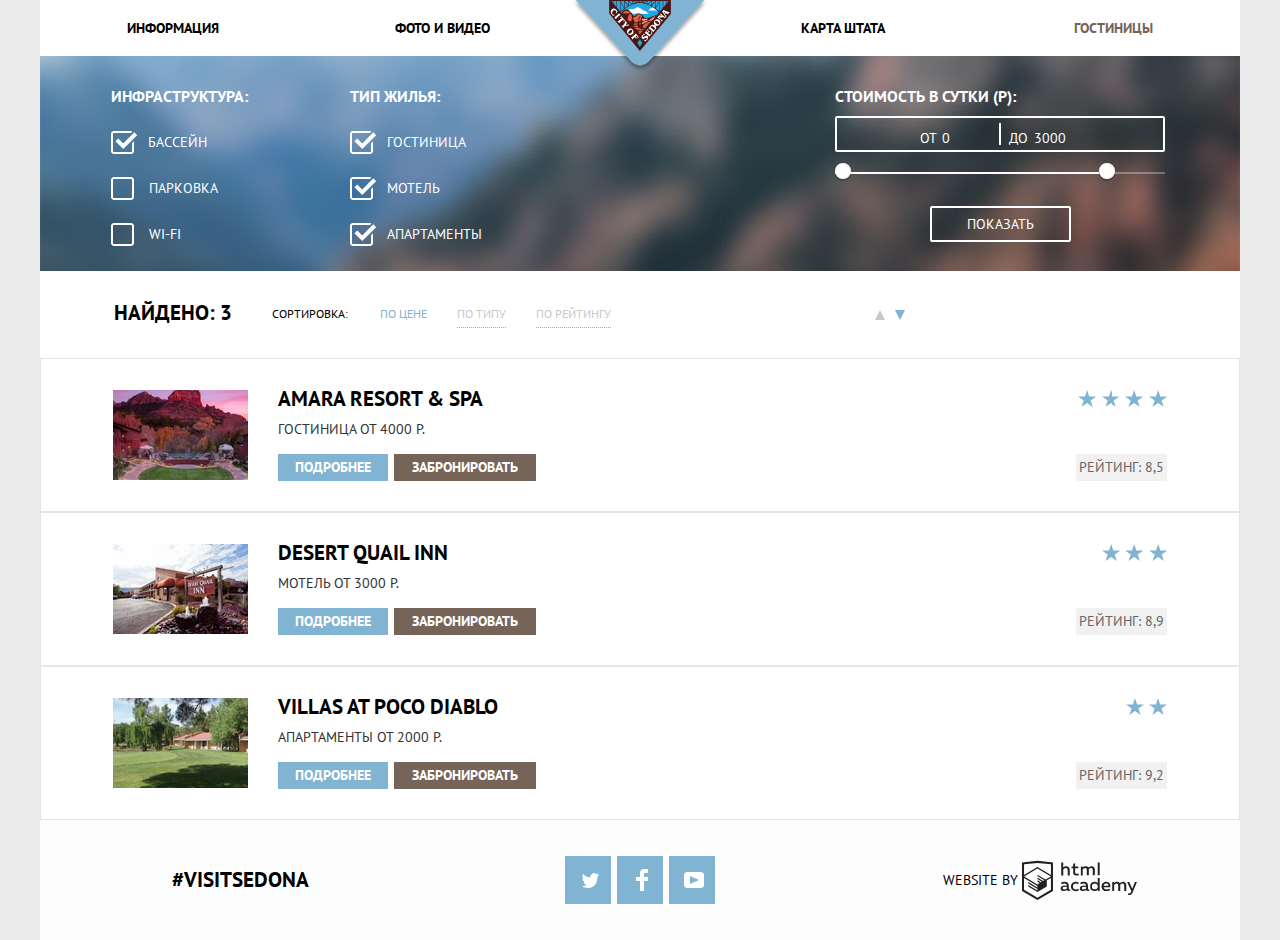
==== commit 6aac1841: "Завершает верстку проекта" ====
--- a/inner.html
+++ b/inner.html
@@ -8,8 +8,7 @@
    <link href="css/normalize.css" rel="stylesheet">
    <link href="css/style.css" rel="stylesheet">
  </head>
-<div class="wrapper"
- <body>
+ <div class="wrapper" <body>
    <header class="header">
      <nav class="navigation">
        <a class="header-logo" href="index.html">
@@ -24,6 +23,76 @@
      </nav>
    </header>
    <main>
+     <section class="filters">
+       <ul class="filters-list-infrastructure">
+         <h3 class="filters-title"> Инфраструктура: </h2>
+           <li class="item-infrastructure">
+             <svg xmlns="http://www.w3.org/2000/svg" width="27" height="23" viewBox="0 0 27 23" fill="#FFFFFF">
+               <path fill="#FFFFFF" d="M7.285 7.486l-2.829 2.829 7.783 7.783L26.171 4.166l-2.828-2.829-11.104 11.102z" />
+               <path fill="#FFFFFF" d="M21 20c0 .542-.458 1-1 1H3c-.542 0-1-.458-1-1V3c0-.542.458-1 1-1h16.908L21.493.415A2.96 2.96 0 0 0 20 0H3C1.35 0 0 1.35 0 3v17c0 1.65 1.35 3 3 3h17c1.65 0 3-1.35 3-3v-9.829l-2 2V20z" /></svg>
+             <p class="infrastructure-kind">Бассейн</p>
+           </li>
+           <li class="item-infrastructure">
+             <svg xmlns="http://www.w3.org/2000/svg" width="23" height="23" viewBox="0 0 23 23" fill="#FFFFFF">
+               <path fill="#FFFFFF" d="M20 2c.542 0 1 .458 1 1v17c0 .542-.458 1-1 1H3c-.542 0-1-.458-1-1V3c0-.542.458-1 1-1h17m0-2H3C1.35 0 0 1.35 0 3v17c0 1.65 1.35 3 3 3h17c1.65 0 3-1.35 3-3V3c0-1.65-1.35-3-3-3z" /></svg>
+             <p class="infrastructure-kind-off">Парковка</p>
+           </li>
+           <li class="item-infrastructure">
+             <svg xmlns="http://www.w3.org/2000/svg" width="23" height="23" viewBox="0 0 23 23" fill="#FFFFFF">
+               <path fill="#FFFFFF" d="M20 2c.542 0 1 .458 1 1v17c0 .542-.458 1-1 1H3c-.542 0-1-.458-1-1V3c0-.542.458-1 1-1h17m0-2H3C1.35 0 0 1.35 0 3v17c0 1.65 1.35 3 3 3h17c1.65 0 3-1.35 3-3V3c0-1.65-1.35-3-3-3z" /></svg>
+             <p class="infrastructure-kind-off">Wi-fi</p>
+           </li>
+       </ul>
+       <ul class="filters-list-housing">
+         <h3 class="filters-title-house">Тип жилья: </h3>
+         <li class="item-housing">
+           <svg xmlns="http://www.w3.org/2000/svg" width="27" height="23" viewBox="0 0 27 23" fill="#FFFFFF">
+             <path fill="#FFFFFF" d="M7.285 7.486l-2.829 2.829 7.783 7.783L26.171 4.166l-2.828-2.829-11.104 11.102z" />
+             <path fill="#FFFFFF" d="M21 20c0 .542-.458 1-1 1H3c-.542 0-1-.458-1-1V3c0-.542.458-1 1-1h16.908L21.493.415A2.96 2.96 0 0 0 20 0H3C1.35 0 0 1.35 0 3v17c0 1.65 1.35 3 3 3h17c1.65 0 3-1.35 3-3v-9.829l-2 2V20z" /></svg>
+           <p class="housing-kind">Гостиница</p>
+         </li>
+         <li class="item-housing">
+           <svg xmlns="http://www.w3.org/2000/svg" width="27" height="23" viewBox="0 0 27 23" fill="#FFFFFF">
+             <path fill="#FFFFFF" d="M7.285 7.486l-2.829 2.829 7.783 7.783L26.171 4.166l-2.828-2.829-11.104 11.102z" />
+             <path fill="#FFFFFF" d="M21 20c0 .542-.458 1-1 1H3c-.542 0-1-.458-1-1V3c0-.542.458-1 1-1h16.908L21.493.415A2.96 2.96 0 0 0 20 0H3C1.35 0 0 1.35 0 3v17c0 1.65 1.35 3 3 3h17c1.65 0 3-1.35 3-3v-9.829l-2 2V20z" /></svg>
+           <p class="housing-kind">Мотель</p>
+         </li>
+         <li class="item-housing">
+           <svg xmlns="http://www.w3.org/2000/svg" width="27" height="23" viewBox="0 0 27 23" fill="#FFFFFF">
+             <path fill="#FFFFFF" d="M7.285 7.486l-2.829 2.829 7.783 7.783L26.171 4.166l-2.828-2.829-11.104 11.102z" />
+             <path fill="#FFFFFF" d="M21 20c0 .542-.458 1-1 1H3c-.542 0-1-.458-1-1V3c0-.542.458-1 1-1h16.908L21.493.415A2.96 2.96 0 0 0 20 0H3C1.35 0 0 1.35 0 3v17c0 1.65 1.35 3 3 3h17c1.65 0 3-1.35 3-3v-9.829l-2 2V20z" /></svg>
+           <p class="housing-kind">Апартаменты</p>
+         </li>
+       </ul>
+       <div class="filter-range">
+         <div class="filter-range-title">Стоимость в сутки (р):</div>
+         <div class="price-controls">
+           <label class="min-price">от <input type="text" name="min-price" value="0"></label>
+           <label class="max-price">до <input type="text" name="max-price" value="3000"></label>
+         </div>
+         <div class="range-controls">
+           <div class="scale">
+             <div class="bar"></div>
+           </div>
+           <div class="range-toggle range-toggle-min"></div>
+           <div class="range-toggle range-toggle-max"></div>
+         </div>
+         <button class="btn-transparent" type="submit">Показать</button>
+       </div>
+     </section>
+
+     <section class="found-housing">
+       <h2 class="found-number">Найдено: 3</h2>
+       <ul class="sorting-kind">
+         <h4 class="sorting">Сортировка:</h4>
+         <li class="sorting-price">По цене</li>
+         <li class="sorting-type">По типу</li>
+         <li class="sorting-rating">По рейтингу</li>
+       </ul>
+       <div class="up-arrow"></div>
+       <div class="arrow-down"></div>
+
+     </section>
      <section class="catalog">
        <h2 class="visually-hidden">Выбор жилья на время пребывания в Седоне</h2>
        <ul class="catalog-list">
@@ -70,8 +139,8 @@
            </div>
            <div class="catalog-item-addition">
              <a class="catalog-item-stars stars-3" href="#">
-             <span class="visually-hidden">3 звезды</span>
-             <a class="catalog-item-rating" href="#">Рейтинг: 8,9</a>
+               <span class="visually-hidden">3 звезды</span>
+               <a class="catalog-item-rating" href="#">Рейтинг: 8,9</a>
            </div>
          </li>
          <li class="catalog-item">
@@ -93,57 +162,58 @@
            </div>
            <div class="catalog-item-addition">
              <a class="catalog-item-stars stars-2" href="#">
-             <span class="visually-hidden">2 звезды</span>
-             <a class="catalog-item-rating" href="#">Рейтинг: 9,2</a>
+               <span class="visually-hidden">2 звезды</span>
+               <a class="catalog-item-rating" href="#">Рейтинг: 9,2</a>
            </div>
          </li>
        </ul>
      </section>
    </main>
    <footer class="footer">
-       <p class="photo-link">
-         <a href="https://www.instagram.com/explore/tags/visitsedona/?hl=en">#visitsedona</a>
-       </p>
-       <div class="footer-social">
-         <h3 class="visually-hidden">Мы в социальных сетях</h3>
-         <ul class="social">
-           <li><a class="social-button" href="#">
-               <span class="visually-hidden">Мы в социальной сети Twitter</span>
-               <svg xmlns="http://www.w3.org/2000/svg" xmlns:xlink="http://www.w3.org/1999/xlink" width="17" height="15" viewBox="0 0 17 15">
-                 <path fill="#FFF"
-                   d="M10.95.144c1.685-.496 2.984.27 3.577 1.179.673-.231 1.331-.481 2.011-.708a2.345 2.345 0 0 1-.857 1.768c.685.17 1.304-.491 1.304-.491-.169 1-1.006 1.788-1.563 2.024-.231 6.75-3.175 11.217-10.077 11.082h-.446c-.41 0-4.164-.46-4.898-1.887 2.271.196 3.893-.422 4.693-1.177-.96-.3-2.679-.477-2.979-2.95.349.106.564.228 1.19.119C1.705 8.247.374 7.53.448 5.33c.285.328 1.067.536 1.34.472C1.085 5.561-.182 2.442.894.85c1.818 1.854 3.735 3.606 7.152 3.773C8.254 2.33 9.183.793 10.95.144z" />
-               </svg>
-             </a>
-           </li>
-           <li>
-             <a class="social-button" href="#">
-               <span class="visually-hidden">Мы в социальной сети Facebook</span>
-               <svg xmlns="http://www.w3.org/2000/svg" width="12" height="22" viewBox="0 0 12 22">
-                 <path fill="#FFF" d="M12 4V0H8a4 4 0 0 0-4 4v4H0v4h4v10h4V12h4V8H8V4h4z" />
-               </svg>
-             </a>
-           </li>
-           <li><a class="social-button" href="#">
-               <span class="visually-hidden">Мы на Youtube канале</span>
-               <svg xmlns="http://www.w3.org/2000/svg" width="20px" height="16px" viewBox="0 0 20 16">
-                 <path fill="#FFF" d="M17,0 L3,0 C1.35,0 0,1.35 0,3 L0,13 C0,14.65 1.35,16 3,16 L17,16 C18.65,16 20,14.65 20,13 L20,3 C20,1.35 18.65,0 17,0 Z M6.027,11.998 L6.027,4.002 L15.014,8 L6.027,11.998 L6.027,11.998 Z" />
-                 </path>
-               </svg>
-             </a>
-           </li>
-         </ul>
-       </div>
-       <p class="courses-link">
-         <a class="website-logo" href="https://htmlacademy.ru/intensive/htmlcss">Website By
-           <svg xmlns="http://www.w3.org/2000/svg" viewBox="0 0 108.08 36.85" width="115" height="41" fill="#231f20">
-             <title>logo-htmlacademy-small1</title>
-             <path
-               d="M44.61,26.88a2,2,0,0,0,.55-0.1v1.33a3.25,3.25,0,0,1-1.18.21,1.67,1.67,0,0,1-1.67-1,4.84,4.84,0,0,1-3.14,1.08c-1.51,0-2.91-.83-2.91-2.55,0-2.13,2-2.79,3.71-2.79a11.08,11.08,0,0,1,2.17.25v-0.3c0-1-.76-1.77-2.19-1.77a7.42,7.42,0,0,0-3,.64v-1.7a10.21,10.21,0,0,1,3.19-.55c2.36,0,3.81,1.12,3.81,3.65v3a0.54,0.54,0,0,0,.49.59h0.17Zm-6.44-1.13A1.35,1.35,0,0,0,39.63,27h0.11a3.39,3.39,0,0,0,2.41-1V24.58a9.72,9.72,0,0,0-1.81-.21c-1,0-2.16.33-2.16,1.38h0Zm12.36-6.11a5,5,0,0,1,2.57.64V22a4.08,4.08,0,0,0-2.3-.7,2.75,2.75,0,1,0,0,5.49,5,5,0,0,0,2.43-.64v1.71a6.27,6.27,0,0,1-2.76.57A4.21,4.21,0,0,1,46,24.51q0-.21,0-0.41a4.32,4.32,0,0,1,4.18-4.46h0.38Zm12.17,7.24a2,2,0,0,0,.55-0.1v1.33a3.25,3.25,0,0,1-1.18.21,1.67,1.67,0,0,1-1.67-1,4.84,4.84,0,0,1-3.14,1.08c-1.51,0-2.91-.83-2.91-2.55,0-2.13,2-2.79,3.71-2.79a11.08,11.08,0,0,1,2.17.25v-0.3c0-1-.76-1.77-2.19-1.77a7.42,7.42,0,0,0-3,.64v-1.7a10.21,10.21,0,0,1,3.19-.55c2.36,0,3.81,1.12,3.81,3.65v3a0.54,0.54,0,0,0,.49.59h0.17Zm-6.44-1.13A1.35,1.35,0,0,0,57.73,27h0.11a3.39,3.39,0,0,0,2.41-1V24.58a9.72,9.72,0,0,0-1.81-.21c-1.06,0-2.16.33-2.16,1.38h0ZM73,16V28.2H71.35V26.88a3.88,3.88,0,0,1-3.19,1.54,4.4,4.4,0,0,1,0-8.78,3.81,3.81,0,0,1,3,1.3V16H73Zm-4.53,5.22a2.76,2.76,0,1,0,0,5.52A2.86,2.86,0,0,0,71.15,25V23A2.91,2.91,0,0,0,68.49,21.27ZM79,19.64c3.31,0,4.46,2.68,3.92,5.09H76.7c0.21,1.5,1.67,2.11,3.19,2.11a6.11,6.11,0,0,0,2.64-.59v1.6a7.14,7.14,0,0,1-3,.57C77,28.42,74.78,27,74.78,24a4.18,4.18,0,0,1,4-4.39H79Zm0.09,1.54a2.28,2.28,0,0,0-2.44,2.1v0.06H81.3A2,2,0,0,0,79.13,21.18Zm5.73,7V19.87h1.65v1a3.81,3.81,0,0,1,2.78-1.27A2.86,2.86,0,0,1,91.89,21a4.12,4.12,0,0,1,2.91-1.33A3.06,3.06,0,0,1,98,23V28.2h-1.9V23.05a1.59,1.59,0,0,0-1.42-1.75H94.42a2.8,2.8,0,0,0-2.07,1.12V28.2h-1.9V23.05A1.59,1.59,0,0,0,89,21.31H88.8a3,3,0,0,0-2.21,1.29v5.63H84.86Zm21.31-8.33h1.9l-3.91,9.46c-0.9,2.17-2.09,2.86-3.35,2.86a4.76,4.76,0,0,1-1.1-.14V30.46a2.86,2.86,0,0,0,.85.12c0.9,0,1.58-.64,2.07-1.9l0.17-.42-4-8.4h2l2.86,6.29ZM38.73,1.46V6.22a3.81,3.81,0,0,1,2.7-1.14,3.25,3.25,0,0,1,3.44,3.4v5.15H43V8.72a1.81,1.81,0,0,0-1.61-2h-0.3a2.93,2.93,0,0,0-2.32,1.39v5.52h-1.9V1.46h1.9ZM49.94,2.31v3h3V6.91h-3v3.81c0,1.1.5,1.46,1.58,1.46a4.49,4.49,0,0,0,1.69-.33v1.6A6.8,6.8,0,0,1,51,13.8a2.55,2.55,0,0,1-2.86-2.74V6.89H46.58V5.26h1.5V2.74Zm5.4,11.31V5.28H57v1A3.81,3.81,0,0,1,59.77,5a2.86,2.86,0,0,1,2.6,1.33A4.12,4.12,0,0,1,65.28,5,3.06,3.06,0,0,1,68.44,8.4v5.21h-1.9V8.46a1.59,1.59,0,0,0-1.42-1.75H64.89a2.8,2.8,0,0,0-2.07,1.12v5.78h-1.9V8.46A1.59,1.59,0,0,0,59.5,6.71H59.27A3,3,0,0,0,57.06,8v5.63H55.34ZM71.17,1.45H73V13.6H71.17V1.45ZM14.71,0H14.55L0,1.54V28.21l14.55,8.66,14.55-8.66V1.54Zm12.5,27.1L14.55,34.64,1.9,27.12V16.18l12.59,7.5V25L5.86,19.9v1.31l8.68,5.21v1.39L5.87,22.65V24l8.68,5.21,8.75-5.24V18.31L27.2,16V27.12Zm0-12.53-3.48,2-1.6,1L14.51,13v1.31L21,18.23H21l-0.14.09-1,.54-5.37-3.2V17l4.24,2.52-1,.67-3.2-1.9v1.31l2.1,1.24L14.5,22.1,2,14.65,14.51,7.11Zm0-1.32L14.49,5.76,1.91,13.25v-10L14.56,1.92,27.21,3.25v10h0Z"
-               transform="translate(0 -0.02)" />
-           </svg>
-         </a>
-       </p>
+     <p class="photo-link">
+       <a href="https://www.instagram.com/explore/tags/visitsedona/?hl=en">#visitsedona</a>
+     </p>
+     <div class="footer-social">
+       <h3 class="visually-hidden">Мы в социальных сетях</h3>
+       <ul class="social">
+         <li><a class="social-button" href="#">
+             <span class="visually-hidden">Мы в социальной сети Twitter</span>
+             <svg xmlns="http://www.w3.org/2000/svg" xmlns:xlink="http://www.w3.org/1999/xlink" width="17" height="15" viewBox="0 0 17 15">
+               <path fill="#FFF"
+                 d="M10.95.144c1.685-.496 2.984.27 3.577 1.179.673-.231 1.331-.481 2.011-.708a2.345 2.345 0 0 1-.857 1.768c.685.17 1.304-.491 1.304-.491-.169 1-1.006 1.788-1.563 2.024-.231 6.75-3.175 11.217-10.077 11.082h-.446c-.41 0-4.164-.46-4.898-1.887 2.271.196 3.893-.422 4.693-1.177-.96-.3-2.679-.477-2.979-2.95.349.106.564.228 1.19.119C1.705 8.247.374 7.53.448 5.33c.285.328 1.067.536 1.34.472C1.085 5.561-.182 2.442.894.85c1.818 1.854 3.735 3.606 7.152 3.773C8.254 2.33 9.183.793 10.95.144z" />
+             </svg>
+           </a>
+         </li>
+         <li>
+           <a class="social-button" href="#">
+             <span class="visually-hidden">Мы в социальной сети Facebook</span>
+             <svg xmlns="http://www.w3.org/2000/svg" width="12" height="22" viewBox="0 0 12 22">
+               <path fill="#FFF" d="M12 4V0H8a4 4 0 0 0-4 4v4H0v4h4v10h4V12h4V8H8V4h4z" />
+             </svg>
+           </a>
+         </li>
+         <li><a class="social-button" href="#">
+             <span class="visually-hidden">Мы на Youtube канале</span>
+             <svg xmlns="http://www.w3.org/2000/svg" width="20px" height="16px" viewBox="0 0 20 16">
+               <path fill="#FFF" d="M17,0 L3,0 C1.35,0 0,1.35 0,3 L0,13 C0,14.65 1.35,16 3,16 L17,16 C18.65,16 20,14.65 20,13 L20,3 C20,1.35 18.65,0 17,0 Z M6.027,11.998 L6.027,4.002 L15.014,8 L6.027,11.998 L6.027,11.998 Z" />
+               </path>
+             </svg>
+           </a>
+         </li>
+       </ul>
+     </div>
+     <p class="courses-link">
+       <a class="website-logo" href="https://htmlacademy.ru/intensive/htmlcss">Website By
+         <svg xmlns="http://www.w3.org/2000/svg" viewBox="0 0 108.08 36.85" width="115" height="41" fill="#231f20">
+           <title>logo-htmlacademy-small1</title>
+           <path
+             d="M44.61,26.88a2,2,0,0,0,.55-0.1v1.33a3.25,3.25,0,0,1-1.18.21,1.67,1.67,0,0,1-1.67-1,4.84,4.84,0,0,1-3.14,1.08c-1.51,0-2.91-.83-2.91-2.55,0-2.13,2-2.79,3.71-2.79a11.08,11.08,0,0,1,2.17.25v-0.3c0-1-.76-1.77-2.19-1.77a7.42,7.42,0,0,0-3,.64v-1.7a10.21,10.21,0,0,1,3.19-.55c2.36,0,3.81,1.12,3.81,3.65v3a0.54,0.54,0,0,0,.49.59h0.17Zm-6.44-1.13A1.35,1.35,0,0,0,39.63,27h0.11a3.39,3.39,0,0,0,2.41-1V24.58a9.72,9.72,0,0,0-1.81-.21c-1,0-2.16.33-2.16,1.38h0Zm12.36-6.11a5,5,0,0,1,2.57.64V22a4.08,4.08,0,0,0-2.3-.7,2.75,2.75,0,1,0,0,5.49,5,5,0,0,0,2.43-.64v1.71a6.27,6.27,0,0,1-2.76.57A4.21,4.21,0,0,1,46,24.51q0-.21,0-0.41a4.32,4.32,0,0,1,4.18-4.46h0.38Zm12.17,7.24a2,2,0,0,0,.55-0.1v1.33a3.25,3.25,0,0,1-1.18.21,1.67,1.67,0,0,1-1.67-1,4.84,4.84,0,0,1-3.14,1.08c-1.51,0-2.91-.83-2.91-2.55,0-2.13,2-2.79,3.71-2.79a11.08,11.08,0,0,1,2.17.25v-0.3c0-1-.76-1.77-2.19-1.77a7.42,7.42,0,0,0-3,.64v-1.7a10.21,10.21,0,0,1,3.19-.55c2.36,0,3.81,1.12,3.81,3.65v3a0.54,0.54,0,0,0,.49.59h0.17Zm-6.44-1.13A1.35,1.35,0,0,0,57.73,27h0.11a3.39,3.39,0,0,0,2.41-1V24.58a9.72,9.72,0,0,0-1.81-.21c-1.06,0-2.16.33-2.16,1.38h0ZM73,16V28.2H71.35V26.88a3.88,3.88,0,0,1-3.19,1.54,4.4,4.4,0,0,1,0-8.78,3.81,3.81,0,0,1,3,1.3V16H73Zm-4.53,5.22a2.76,2.76,0,1,0,0,5.52A2.86,2.86,0,0,0,71.15,25V23A2.91,2.91,0,0,0,68.49,21.27ZM79,19.64c3.31,0,4.46,2.68,3.92,5.09H76.7c0.21,1.5,1.67,2.11,3.19,2.11a6.11,6.11,0,0,0,2.64-.59v1.6a7.14,7.14,0,0,1-3,.57C77,28.42,74.78,27,74.78,24a4.18,4.18,0,0,1,4-4.39H79Zm0.09,1.54a2.28,2.28,0,0,0-2.44,2.1v0.06H81.3A2,2,0,0,0,79.13,21.18Zm5.73,7V19.87h1.65v1a3.81,3.81,0,0,1,2.78-1.27A2.86,2.86,0,0,1,91.89,21a4.12,4.12,0,0,1,2.91-1.33A3.06,3.06,0,0,1,98,23V28.2h-1.9V23.05a1.59,1.59,0,0,0-1.42-1.75H94.42a2.8,2.8,0,0,0-2.07,1.12V28.2h-1.9V23.05A1.59,1.59,0,0,0,89,21.31H88.8a3,3,0,0,0-2.21,1.29v5.63H84.86Zm21.31-8.33h1.9l-3.91,9.46c-0.9,2.17-2.09,2.86-3.35,2.86a4.76,4.76,0,0,1-1.1-.14V30.46a2.86,2.86,0,0,0,.85.12c0.9,0,1.58-.64,2.07-1.9l0.17-.42-4-8.4h2l2.86,6.29ZM38.73,1.46V6.22a3.81,3.81,0,0,1,2.7-1.14,3.25,3.25,0,0,1,3.44,3.4v5.15H43V8.72a1.81,1.81,0,0,0-1.61-2h-0.3a2.93,2.93,0,0,0-2.32,1.39v5.52h-1.9V1.46h1.9ZM49.94,2.31v3h3V6.91h-3v3.81c0,1.1.5,1.46,1.58,1.46a4.49,4.49,0,0,0,1.69-.33v1.6A6.8,6.8,0,0,1,51,13.8a2.55,2.55,0,0,1-2.86-2.74V6.89H46.58V5.26h1.5V2.74Zm5.4,11.31V5.28H57v1A3.81,3.81,0,0,1,59.77,5a2.86,2.86,0,0,1,2.6,1.33A4.12,4.12,0,0,1,65.28,5,3.06,3.06,0,0,1,68.44,8.4v5.21h-1.9V8.46a1.59,1.59,0,0,0-1.42-1.75H64.89a2.8,2.8,0,0,0-2.07,1.12v5.78h-1.9V8.46A1.59,1.59,0,0,0,59.5,6.71H59.27A3,3,0,0,0,57.06,8v5.63H55.34ZM71.17,1.45H73V13.6H71.17V1.45ZM14.71,0H14.55L0,1.54V28.21l14.55,8.66,14.55-8.66V1.54Zm12.5,27.1L14.55,34.64,1.9,27.12V16.18l12.59,7.5V25L5.86,19.9v1.31l8.68,5.21v1.39L5.87,22.65V24l8.68,5.21,8.75-5.24V18.31L27.2,16V27.12Zm0-12.53-3.48,2-1.6,1L14.51,13v1.31L21,18.23H21l-0.14.09-1,.54-5.37-3.2V17l4.24,2.52-1,.67-3.2-1.9v1.31l2.1,1.24L14.5,22.1,2,14.65,14.51,7.11Zm0-1.32L14.49,5.76,1.91,13.25v-10L14.56,1.92,27.21,3.25v10h0Z"
+             transform="translate(0 -0.02)" />
+         </svg>
+       </a>
+     </p>
    </footer>
- </body>
-</div>
+   </body>
+ </div>
+
  </html>
--- a/css/style.css
+++ b/css/style.css
@@ -11,252 +11,6 @@
   background-color: #ebebeb;
 }
 
-a {
-  text-decoration: none;
-}
-
-.navigation-list {
-  list-style: none;
-}
-
-.navigation-list a {
-  color: inherit;
-}
-
-.navigation-list a:focus {
-  color: rgba(0, 0, 0, 0.3);
-}
-
-.navigation-list a:hover {
-  color: #81b3d2;
-}
-
-.navigation-list a:active {
-  color: #766357;
-}
-
-.welcome {
-  background: url("../img/intro/bg_intro2.jpg") no-repeat center;
-}
-
-.about-intro-name {
-  font-size: 21px;
-}
-
-.feature-title {
-  font-weight: 400;
-  color: #333333;
-}
-
-.lead {
-  font-size: 30px;
-  line-height: 36px;
-}
-
-.search-title-name {
-  font-weight: 400;
-  line-height: 24px;
-  color: #333333;
-}
-
-.search-place {
-  font-size: 21px;
-  color: #ffffff;
-  background-color: #766458;
-}
-
-.search-place:focus {
-  color: #918883;
-  background-color: #513e33;
-}
-
-.search-place:hover {
-  background-color: #614F44;
-}
-
-.search-item input,
-.search-item-number input {
-  text-transform: inherit;
-  background-color: #f1f1f1;
-}
-
-.search-item input:hover {
-  background-color: #ebebeb;
-}
-
-.search-item input:focus {
-  background-color: #ffffff;
-}
-
-.number-adults-less,
-.number-adults-more,
-.number-children-less,
-.number-children-more {
-  color: #a9a9a9;
-}
-
-.number-adults-less:focus,
-.number-adults-more:focus,
-.number-children-less:focus,
-.number-children-more:focus {
-  color: #81b3d2;
-}
-
-.number-adults-less:hover,
-.number-adults-more:hover,
-.number-children-less:hover,
-.number-children-more:hover {
-  color: #000000;
-}
-
-.button-find {
-  font-size: 21px;
-  text-transform: inherit;
-  color: #ffffff;
-  background-color: #81b3d2;
-}
-
-.button-find:focus {
-  color: #93b8d2;
-  background-color: #5595bd;
-}
-
-.button-find:hover {
-  background-color: #679dc0;
-}
-
-.catalog {
-  text-align: left;
-}
-
-.catalog-list {
-  list-style: none;
-}
-
-.catalog-item-addition {
-  text-align: right;
-}
-
-.catalog-item-title,
-.catalog-item-info,
-.catalog-item-push,
-.catalog-item-rating {
-  list-style: none;
-}
-
-.catalog-item-title {
-  font-size: 21px;
-}
-
-.catalog-item-title a {
-  color: inherit;
-}
-
-.catalog-item-title a:focus {
-  color: #c9c9c9;
-}
-
-.catalog-item-title a:hover {
-  color: #81b3d2;
-}
-
-.catalog-item-info {
-  font-weight: 400;
-  line-height: 21px;
-  color: #333333;
-}
-
-.catalog-item-push {
-  line-height: 21px;
-  color: #ffffff;
-}
-
-.catalog-item-push a {
-  color: #ffffff;
-}
-
-.button-more {
-  background-color: #81b3d2;
-}
-
-.button-more:focus {
-  color: #93b8d2;
-  background-color: #5595bd;
-}
-
-.button-more:hover {
-  background-color: #679dc0
-}
-
-.button-book {
-  background-color: #766458;
-}
-
-.button-book:focus {
-  color: #918883;
-  background-color: #513e33;
-}
-
-.button-book:hover {
-  background-color: #614f44;
-}
-
-.catalog-item-rating {
-  line-height: 21px;
-  font-weight: 400;
-  color: #666666;
-  background-color: #f1f1f1;
-}
-
-.footer {
-  background-color: rgba(255, 255, 255, 0.9);
-}
-
-.photo-link {
-  font-size: 21px;
-  text-align: left;
-}
-
-.photo-link a {
-  color: inherit;
-}
-
-.social {
-  list-style: none;
-}
-
-.social a {
-  color: #ffffff;
-  background-color: #81b3d2;
-}
-
-.social a:focus {
-  color: #88b5d1;
-  background-color: #5595bd;
-}
-
-.social a:hover {
-  background-color: #679dc0;
-}
-
-.courses-link {
-  text-align: right;
-}
-
-.website-logo {
-  font-weight: 400;
-  color: inherit;
-}
-
-.website-logo:focus svg {
-  fill: #bdbbbb;
-}
-
-.website-logo:hover svg {
-  fill: #81b3d2;
-}
-
-/* ----------------------- Сеточные стили ------------------------- */
 html {
   box-sizing: border-box;
 }
@@ -272,32 +26,6 @@
   margin: 0 auto;
   background: #ffffff;
   display: block;
-}
-
-.navigation-list {
-  list-style: none;
-  margin: 0;
-  padding: 0px 72px;
-  display: flex;
-  text-align: left;
-}
-
-.navigation-list li {
-  width: 240px;
-  padding: 0;
-  margin: 15px;
-}
-
-.navigation-list li:nth-child(3) {
-  margin-left: auto;
-}
-
-.navigation-list li:nth-child(n+3) {
-  text-align: right;
-}
-
-.navigation-list .active a {
-  color: #766357;
 }
 
 .header-logo {
@@ -310,6 +38,58 @@
   margin-left: -69px;
 }
 
+.navigation-list {
+  list-style: none;
+  margin: 0;
+  padding: 0px 72px;
+  display: flex;
+  text-align: left;
+}
+
+.navigation-list li {
+  width: 240px;
+  padding: 0;
+  margin: 15px;
+}
+
+.navigation-list li:nth-child(3) {
+  margin-left: auto;
+}
+
+.navigation-list li:nth-child(n+3) {
+  text-align: right;
+}
+
+a {
+  text-decoration: none;
+}
+
+.navigation-list .active a {
+  color: #766357;
+}
+
+.navigation-list a {
+  color: inherit;
+}
+
+.navigation-list a:focus {
+  color: rgba(0, 0, 0, 0.3);
+}
+
+.navigation-list a:hover {
+  color: #81b3d2;
+}
+
+.navigation-list a:active {
+  color: #766357;
+}
+
+.welcome {
+  background: url("../img/intro/bg_intro2.jpg") no-repeat center;
+  min-height: 508px;
+  position: relative;
+}
+
 .visually-hidden {
   position: absolute;
   width: 1px;
@@ -323,11 +103,6 @@
   overflow: hidden;
 }
 
-.welcome {
-  min-height: 508px;
-  position: relative;
-}
-
 .welcome svg {
   position: absolute;
   margin: 0;
@@ -351,11 +126,136 @@
 .about-intro-name {
   width: 485px;
   margin: 0 auto 40px;
+  font-size: 21px;
 }
 
 .feature-title {
+  font-weight: 400;
+  color: #333333;
   width: 540px;
   margin: 0 auto;
+  margin-bottom: 57px;
+}
+
+.advantage {
+  list-style: none;
+  padding: 0;
+  margin: 0;
+}
+
+.advantage-item {
+  color: #ffffff;
+  display: flex;
+}
+
+.advantage-info {
+  weight: 400px;
+  background: #81b3d2;
+}
+
+.advantage-title {
+  line-height: 21px;
+  margin-top: 45px;
+  margin-bottom: 25px;
+}
+
+.advantage-number {
+  font-weight: 400;
+  margin-top: 0;
+  margin-bottom: 21px;
+}
+
+.advantage-description {
+  width: 400px;
+  margin: 0;
+  font-weight: 400;
+}
+
+.open-range {
+  height: 256px;
+}
+
+.services {
+  list-style: none;
+  padding: 0;
+  margin: 0;
+  display: flex;
+}
+
+.services-item {
+  width: 400px;
+}
+
+.housing svg {
+  margin-top: 60px;
+  margin-bottom: 25px;
+}
+
+.food svg {
+  margin-top: 60px;
+  margin-bottom: 25px;
+}
+
+.souvenirs svg {
+  margin-top: 55px;
+  margin-bottom: 27px;
+}
+
+.services-title {
+  margin: 0;
+  line-height: 21px;
+}
+
+.services-info {
+  padding-top: 25px;
+  padding-bottom: 67px;
+  font-weight: 400;
+  color: #333333;
+  margin: 0;
+}
+
+.space {
+  height: 256px;
+}
+
+.advantages-list-next {
+  display: flex;
+  text-align: center;
+  background-color: #eeeeee;
+}
+
+.advantage-info-next {
+  width: 400px;
+  margin: 0;
+}
+
+.advantage-title-next {
+  line-height: 21px;
+  margin-top: 45px;
+  margin-bottom: 21px;
+}
+
+.advantage-number-next {
+  font-weight: 400;
+  color: #333333;
+  margin-bottom: 21px;
+}
+
+.advantage-description-next {
+  color: #333333;
+  font-weight: 400;
+  margin-bottom: 52px;
+}
+
+.lead {
+  font-size: 30px;
+  line-height: 36px;
+}
+
+.search-title-name {
+  font-weight: 400;
+  line-height: 24px;
+  color: #333333;
 }
 
 .search-place {
@@ -363,15 +263,41 @@
   display: block;
   text-transform: uppercase;
   font-weight: 700;
-  padding: 35px 125px;
+  padding: 35px;
   margin: 0 auto;
   border: 0;
+  font-size: 21px;
+  color: #ffffff;
+  background-color: #766458;
+}
+
+.search-place:focus {
+  color: #918883;
+  background-color: #513e33;
+}
+
+.search-place:hover {
+  background-color: #614F44;
+}
+
+.modal-map {
+  top: 50%;
+  left: 50%;
+  width: 1200px;
+  height: 594px;
+  margin: 0;
 }
 
 .wrapper-search {
+  position: absolute;
+  top: 2209px;
+  left: 50%;
+  margin-left: -284px;
   width: 568px;
-  margin: 0 auto;
+  height: 395px;
   padding: 55px;
+  background-color: #ffffff;
+  box-shadow: 0 7px 15px rgba(0, 0, 0, 0.1);
 }
 
 .search-item {
@@ -379,12 +305,117 @@
   justify-content: space-between;
   align-items: center;
   margin: 0;
+  padding: 0;
+  margin-bottom: 29px;
   width: 100%;
 }
 
+.search-item button {
+  position: absolute;
+  padding: 0;
+  width: 22px;
+  height: 21px;
+  left: 50%;
+  margin-left: 194px;
+  border: none;
+  background-color: transparent;
+}
+
+.search-item input[type="text"] {
+  box-sizing: border-box;
+  width: 346px;
+  padding: 11px 194px 9px 12px;
+  padding-right: 40px;
+  border: none;
+}
+
+.search-item input,
+.search-item-number input {
+  text-transform: inherit;
+  background-color: #f1f1f1;
+}
+
+.search-item input:hover {
+  background-color: #ebebeb;
+}
+
+.search-item input:focus {
+  background-color: #ffffff;
+}
+
+.search-item svg:hover {
+  fill: #000000;
+}
+
+.search-item svg:focus {
+  fill: #81b3d2;
+}
+
 .number-people {
   display: flex;
-  width: 0 auto;
+  align-items: center;
+}
+
+.search-item-number {
+  display: flex;
+  align-items: center;
+  margin: 0;
+  margin-right: 54px;
+}
+
+.quantity-change {
+  display: flex;
+  padding: 0;
+  margin: 0;
+  padding-left: 32px;
+}
+
+.quantity-change button {
+  width: 38px;
+  margin: 0;
+}
+
+.quantity-change button:hover,
+.quantity-change input:hover {
+  background-color: #ebebeb;
+}
+
+.quantity-change button:focus,
+.quantity-change input:focus {
+  background-color: #ffffff;
+}
+
+.number-adults-less,
+.number-adults-more,
+.number-children-less,
+.number-children-more {
+  background-color: #f1f1f1;
+  border: none;
+}
+
+.number-adults-less svg,
+.number-children-less svg {
+  margin: 0;
+}
+
+.number-adults-more svg,
+.number-children-more svg {
+  margin: 0;
+  margin-top: 12px;
+}
+
+.quantity-change input[type="text"] {
+  width: 38px;
+  padding: 12px 15px 8px 15px;
+  margin: 0;
+  border: none;
+}
+
+.button-find {
+  font-size: 21px;
+  text-transform: inherit;
+  color: #ffffff;
+  background-color: #81b3d2;
 }
 
 .button-find {
@@ -392,15 +423,34 @@
   display: block;
   padding: 18px 195px 22px 193px;
   margin: 0 auto;
+  margin-top: 28px;
   border: 0;
+}
+
+.button-find:focus {
+  color: #93b8d2;
+  background-color: #5595bd;
+}
+
+.button-find:hover {
+  background-color: #679dc0;
+}
+
+.footer {
+  position: absolute;
+  background-color: rgba(255, 255, 255, 0.9);
+  padding: 36px 0;
+  display: flex;
+  align-items: center;
+  text-align: center;
 }
 
 .footer {
   background-color: rgba(255, 255, 255, 0.9);
-  padding: 36px 0;
-  display: flex;
-  align-items: center;
-  text-align: center;
+}
+
+.footer-main {
+  margin-top: -120px;
 }
 
 .photo-link {
@@ -408,6 +458,11 @@
   width: 400px;
   font-size: 21px;
   text-align: center;
+  font-size: 21px;
+}
+
+.photo-link a {
+  color: inherit;
 }
 
 .footer-social {
@@ -421,6 +476,32 @@
   margin: 0 auto;
   padding: 0;
   list-style: none;
+}
+
+.footer-social li {
+  margin-right: 6px;
+}
+
+.footer-social li:nth-child(3) {
+  margin-right: 0;
+}
+
+.social {
+  list-style: none;
+}
+
+.social a {
+  color: #ffffff;
+  background-color: #81b3d2;
+}
+
+.social a:focus {
+  color: #88b5d1;
+  background-color: #5595bd;
+}
+
+.social a:hover {
+  background-color: #679dc0;
 }
 
 .social-button {
@@ -431,19 +512,20 @@
   height: 48px;
 }
 
-.footer-social li {
-  margin-right: 6px;
-}
-
-.footer-social li:nth-child(3) {
-  margin-right: 0;
-}
-
 .courses-link {
   width: 400px;
   margin: 0;
 }
 
+.courses-link {
+  text-align: right;
+}
+
+.website-logo {
+  font-weight: 400;
+  color: inherit;
+}
+
 .website-logo {
   display: flex;
   justify-content: center;
@@ -453,6 +535,303 @@
 
 svg {
   margin-left: 4px;
+}
+
+.website-logo:focus svg {
+  fill: #bdbbbb;
+}
+
+.website-logo:hover svg {
+  fill: #81b3d2;
+}
+
+/*--------------------------------------------------------------------------*/
+.filters {
+  background: url("../img/intro/bg_filter.jpg") no-repeat center;
+  min-height: 215px;
+  position: relative;
+  display: flex;
+  color: #ffffff;
+}
+
+.filters-list-infrastructure {
+  font-weight: 400;
+  padding: 0;
+  margin: 0;
+  margin-left: 71px;
+  margin-top: 27px;
+}
+
+.filters-title {
+  margin: 0;
+  margin-bottom: 20px;
+  font-size: 16px;
+}
+
+.filters-title-house {
+  font-size: 16px;
+  margin: 0;
+  margin-right: 75px;
+  margin-bottom: 20px;
+}
+
+.item-infrastructure {
+  list-style: none;
+  display: flex;
+  align-items: center;
+}
+
+.item-infrastructure svg {
+  margin: 0;
+  margin-bottom: 20px;
+}
+
+.item-infrastructure svg:hover,
+.item-housing svg:hover {
+  fill: #ffffff;
+}
+
+.infrastructure-kind {
+  margin: 0;
+  margin-left: 10px;
+  margin-bottom: 20px;
+}
+
+.infrastructure-kind-off {
+  margin: 0;
+  margin-left: 15px;
+  margin-bottom: 20px;
+}
+
+.filters-list-housing {
+  font-weight: 400;
+  padding: 0;
+  margin: 0;
+  margin-left: 102px;
+  margin-top: 27px;
+}
+
+.item-housing {
+  list-style: none;
+  display: flex;
+  align-items: center;
+}
+
+.housing-kind {
+  margin: 0;
+  margin-left: 10px;
+  margin-bottom: 20px;
+}
+
+.item-housing svg {
+  margin: 0;
+  margin-bottom: 20px;
+}
+
+.filter-range {
+  margin-top: 30px;
+  margin-left: 320px;
+  width: 330px;
+}
+
+.filter-range-title {
+  margin-bottom: 9px;
+  text-align: left;
+  font-weight: 600;
+  font-size: 16px;
+  line-height: 21px;
+}
+
+.price-controls {
+  position: relative;
+  height: 36px;
+  margin-bottom: 20px;
+  font-size: 0;
+  border: 2px solid #ffffff;
+  border-radius: 2px;
+}
+
+.price-controls::after {
+  content: "";
+  position: absolute;
+  top: 50%;
+  left: 50%;
+  width: 2px;
+  height: 22px;
+  background: #ffffff;
+  transform: translate(-50%, -50%);
+}
+
+.price-controls label {
+  display: inline-block;
+  font-weight: 400;
+  font-size: 14px;
+  line-height: 38px;
+  cursor: pointer;
+}
+
+.price-controls .min-price,
+.price-controls .max-price {
+  width: 90px;
+}
+
+.price-controls input {
+  width: 50px;
+  margin: 0;
+  color: inherit;
+  font: inherit;
+  background: none;
+  border: none;
+}
+
+.range-controls {
+  position: relative;
+  margin-bottom: 32px;
+}
+
+.range-controls .scale {
+  height: 2px;
+  background: rgba(255, 255, 255, 0.3);
+}
+
+.range-controls .bar {
+  width: 80%;
+  height: 2px;
+  background: #ffffff;
+}
+
+.range-toggle {
+  position: absolute;
+  top: -9px;
+  width: 4px;
+  height: 4px;
+  background: #ababab;
+  border: 8px solid #ffffff;
+  border-radius: 50%;
+  box-shadow: 0 2px 1px 0 rgba(0, 1, 1, 0.2);
+  cursor: pointer;
+}
+
+.range-toggle:hover {
+  background: #1c4f80;
+}
+
+.range-toggle-min {
+  left: 0;
+}
+
+.range-toggle-max {
+  left: 80%;
+}
+
+.btn-transparent {
+  display: block;
+  margin: 0 auto;
+  padding: 6px 35px;
+  font-weight: 400;
+  font-size: 14px;
+  line-height: 20px;
+  color: #ffffff;
+  text-transform: uppercase;
+  background: transparent;
+  border: 2px solid #ffffff;
+  border-radius: 2px;
+  cursor: pointer;
+}
+
+.btn-transparent:hover {
+  color: #000000;
+  background: #ffffff;
+}
+
+.found-housing {
+  display: flex;
+  margin-left: 74px;
+}
+
+.found-number {
+  margin-top: 29px;
+  margin-bottom: 31px;
+}
+
+.sorting-kind {
+  list-style: none;
+  display: flex;
+  text-align: left;
+  margin: 0;
+  padding: 0;
+}
+
+.sorting-kind li {
+  margin-top: 30px;
+  margin-bottom: 30px;
+  font-size: 12px;
+  font-weight: 400;
+}
+
+.sorting {
+  font-weight: 400;
+  margin: 30px 32px 30px 40px;
+  font-size: 12px;
+}
+
+.sorting-price {
+  color: #81b3d2;
+}
+
+.sorting-type,
+.sorting-rating {
+  margin-left: 30px;
+  color: #c8c8c8;
+  border-bottom: 1px dotted #81b3d2;
+}
+
+.sorting-type:hover,
+.sorting-rating:hover {
+  color: #81b3d2;
+}
+
+.sorting-type:focus,
+.sorting-rating:focus {
+  color: #000000;
+}
+
+.up-arrow {
+  position: absolute;
+  top: 310px;
+  right: 395px;
+  border-left: 5px solid transparent;
+  border-right: 5px solid transparent;
+  border-bottom: 10px solid #c8c8c8;
+}
+
+.arrow-down {
+  position: absolute;
+  top: 310px;
+  right: 375px;
+  border-left: 5px solid transparent;
+  border-right: 5px solid transparent;
+  border-top: 10px solid #81b3d2;
+}
+
+.up-arrow:hover {
+  border-bottom: 10px solid #000000;
+}
+
+.arrow-down:hover {
+  border-top: 10px solid #000000;
+}
+
+.up-arrow:focus {
+  border-bottom: 10px solid #81b3d2;
+}
+
+.arrow-down:focus {
+  border-top: 10px solid #81b3d2;
+}
+
+.catalog {
+  text-align: left;
 }
 
 .catalog-list {
@@ -486,45 +865,61 @@
   width: 430px;
 }
 
+.catalog-item-title,
+.catalog-item-info,
+.catalog-item-push,
+.catalog-item-rating {
+  list-style: none;
+}
+
 .catalog-item-title {
-  margin: -3px;
+  margin-top: -3px;
+  margin-bottom: 6px;
+  font-size: 21px;
+}
+
+.catalog-item-title a {
+  color: inherit;
+}
+
+.catalog-item-title a:focus {
+  color: #c9c9c9;
+}
+
+.catalog-item-title a:hover {
+  color: #81b3d2;
 }
 
 .catalog-item-info {
   margin-bottom: 14px;
   margin-top: 7px;
+  font-weight: 400;
+  line-height: 21px;
+  color: #333333;
+}
+
+.catalog-item-push {
+  line-height: 21px;
+  color: #ffffff;
+  display: flex;
+  align-items: flex-start;
+  margin: 0;
+}
+
+.catalog-item-push a {
+  color: #ffffff;
+  margin-right: 6px;
+}
+
+.catalog-item-push a:nth-child(2) {
+  margin-right: 0;
 }
 
 .catalog-item-addition {
+  text-align: right;
   display: flex;
   flex-direction: column;
   margin-left: auto;
-}
-
-.catalog-item-push {
-  display: flex;
-  align-items: flex-start;
-  margin: 0;
-}
-
-.catalog-item-push a {
-  margin-right: 6px;
-}
-
-.catalog-item-push a:nth-child(2) {
-  margin-right: 0;
-}
-
-.button-more {
-  width: 110px;
-  padding: 3px;
-  text-align: center;
-}
-
-.button-book {
-  width: 142px;
-  padding: 3px;
-  text-align: center;
 }
 
 .catalog-item-stars {
@@ -548,6 +943,42 @@
 }
 
 .catalog-item-rating {
+  line-height: 21px;
+  font-weight: 400;
+  color: #666666;
+  background-color: #f1f1f1;
   padding: 3px;
   text-align: center;
 }
+
+.button-more {
+  background-color: #81b3d2;
+  width: 110px;
+  padding: 3px;
+  text-align: center;
+}
+
+.button-more:focus {
+  color: #93b8d2;
+  background-color: #5595bd;
+}
+
+.button-more:hover {
+  background-color: #679dc0
+}
+
+.button-book {
+  background-color: #766458;
+  width: 142px;
+  padding: 3px;
+  text-align: center;
+}
+
+.button-book:focus {
+  color: #918883;
+  background-color: #513e33;
+}
+
+.button-book:hover {
+  background-color: #614f44;
+}
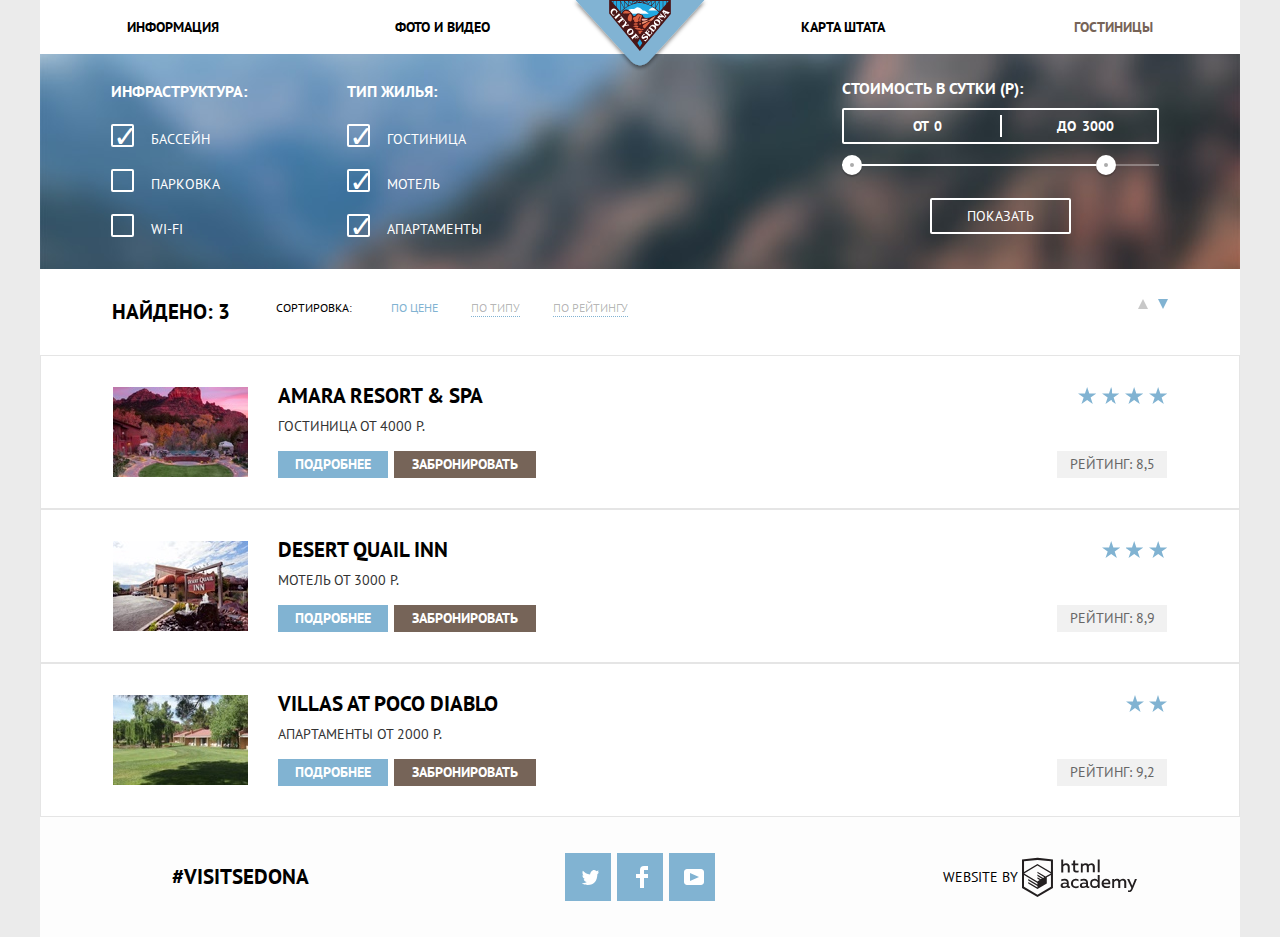
==== commit acaad5a5: "добавляет исправления в завершение верстки проекта" ====
--- a/inner.html
+++ b/inner.html
@@ -8,212 +8,222 @@
    <link href="css/normalize.css" rel="stylesheet">
    <link href="css/style.css" rel="stylesheet">
  </head>
- <div class="wrapper" <body>
-   <header class="header">
-     <nav class="navigation">
-       <a class="header-logo" href="index.html">
-         <img src="img/icons/logo_sedona.svg" width="138" height="71" alt="Логотип City of Sedona">
-       </a>
-       <ul class="navigation-list">
-         <li><a href="#">Информация</a></li>
-         <li><a href="#">Фото и видео</a></li>
-         <li><a href="#">Карта штата</a></li>
-         <li class="active"><a>Гостиницы</a></li>
-       </ul>
-     </nav>
-   </header>
-   <main>
-     <section class="filters">
-       <ul class="filters-list-infrastructure">
-         <h3 class="filters-title"> Инфраструктура: </h2>
-           <li class="item-infrastructure">
-             <svg xmlns="http://www.w3.org/2000/svg" width="27" height="23" viewBox="0 0 27 23" fill="#FFFFFF">
-               <path fill="#FFFFFF" d="M7.285 7.486l-2.829 2.829 7.783 7.783L26.171 4.166l-2.828-2.829-11.104 11.102z" />
-               <path fill="#FFFFFF" d="M21 20c0 .542-.458 1-1 1H3c-.542 0-1-.458-1-1V3c0-.542.458-1 1-1h16.908L21.493.415A2.96 2.96 0 0 0 20 0H3C1.35 0 0 1.35 0 3v17c0 1.65 1.35 3 3 3h17c1.65 0 3-1.35 3-3v-9.829l-2 2V20z" /></svg>
-             <p class="infrastructure-kind">Бассейн</p>
-           </li>
-           <li class="item-infrastructure">
-             <svg xmlns="http://www.w3.org/2000/svg" width="23" height="23" viewBox="0 0 23 23" fill="#FFFFFF">
-               <path fill="#FFFFFF" d="M20 2c.542 0 1 .458 1 1v17c0 .542-.458 1-1 1H3c-.542 0-1-.458-1-1V3c0-.542.458-1 1-1h17m0-2H3C1.35 0 0 1.35 0 3v17c0 1.65 1.35 3 3 3h17c1.65 0 3-1.35 3-3V3c0-1.65-1.35-3-3-3z" /></svg>
-             <p class="infrastructure-kind-off">Парковка</p>
-           </li>
-           <li class="item-infrastructure">
-             <svg xmlns="http://www.w3.org/2000/svg" width="23" height="23" viewBox="0 0 23 23" fill="#FFFFFF">
-               <path fill="#FFFFFF" d="M20 2c.542 0 1 .458 1 1v17c0 .542-.458 1-1 1H3c-.542 0-1-.458-1-1V3c0-.542.458-1 1-1h17m0-2H3C1.35 0 0 1.35 0 3v17c0 1.65 1.35 3 3 3h17c1.65 0 3-1.35 3-3V3c0-1.65-1.35-3-3-3z" /></svg>
-             <p class="infrastructure-kind-off">Wi-fi</p>
-           </li>
-       </ul>
-       <ul class="filters-list-housing">
-         <h3 class="filters-title-house">Тип жилья: </h3>
-         <li class="item-housing">
-           <svg xmlns="http://www.w3.org/2000/svg" width="27" height="23" viewBox="0 0 27 23" fill="#FFFFFF">
-             <path fill="#FFFFFF" d="M7.285 7.486l-2.829 2.829 7.783 7.783L26.171 4.166l-2.828-2.829-11.104 11.102z" />
-             <path fill="#FFFFFF" d="M21 20c0 .542-.458 1-1 1H3c-.542 0-1-.458-1-1V3c0-.542.458-1 1-1h16.908L21.493.415A2.96 2.96 0 0 0 20 0H3C1.35 0 0 1.35 0 3v17c0 1.65 1.35 3 3 3h17c1.65 0 3-1.35 3-3v-9.829l-2 2V20z" /></svg>
-           <p class="housing-kind">Гостиница</p>
-         </li>
-         <li class="item-housing">
-           <svg xmlns="http://www.w3.org/2000/svg" width="27" height="23" viewBox="0 0 27 23" fill="#FFFFFF">
-             <path fill="#FFFFFF" d="M7.285 7.486l-2.829 2.829 7.783 7.783L26.171 4.166l-2.828-2.829-11.104 11.102z" />
-             <path fill="#FFFFFF" d="M21 20c0 .542-.458 1-1 1H3c-.542 0-1-.458-1-1V3c0-.542.458-1 1-1h16.908L21.493.415A2.96 2.96 0 0 0 20 0H3C1.35 0 0 1.35 0 3v17c0 1.65 1.35 3 3 3h17c1.65 0 3-1.35 3-3v-9.829l-2 2V20z" /></svg>
-           <p class="housing-kind">Мотель</p>
-         </li>
-         <li class="item-housing">
-           <svg xmlns="http://www.w3.org/2000/svg" width="27" height="23" viewBox="0 0 27 23" fill="#FFFFFF">
-             <path fill="#FFFFFF" d="M7.285 7.486l-2.829 2.829 7.783 7.783L26.171 4.166l-2.828-2.829-11.104 11.102z" />
-             <path fill="#FFFFFF" d="M21 20c0 .542-.458 1-1 1H3c-.542 0-1-.458-1-1V3c0-.542.458-1 1-1h16.908L21.493.415A2.96 2.96 0 0 0 20 0H3C1.35 0 0 1.35 0 3v17c0 1.65 1.35 3 3 3h17c1.65 0 3-1.35 3-3v-9.829l-2 2V20z" /></svg>
-           <p class="housing-kind">Апартаменты</p>
-         </li>
-       </ul>
-       <div class="filter-range">
-         <div class="filter-range-title">Стоимость в сутки (р):</div>
-         <div class="price-controls">
-           <label class="min-price">от <input type="text" name="min-price" value="0"></label>
-           <label class="max-price">до <input type="text" name="max-price" value="3000"></label>
-         </div>
-         <div class="range-controls">
-           <div class="scale">
-             <div class="bar"></div>
-           </div>
-           <div class="range-toggle range-toggle-min"></div>
-           <div class="range-toggle range-toggle-max"></div>
-         </div>
-         <button class="btn-transparent" type="submit">Показать</button>
+
+ <body>
+   <div class="wrapper">
+     <header class="header">
+       <nav class="navigation">
+         <a class="header-logo" href="index.html">
+           <img src="img/icons/logo_sedona.svg" width="138" height="71" alt="Логотип City of Sedona">
+         </a>
+         <ul class="navigation-list">
+           <li><a href="#">Информация</a></li>
+           <li><a href="#">Фото и видео</a></li>
+           <li><a href="#">Карта штата</a></li>
+           <li class="active"><a>Гостиницы</a></li>
+         </ul>
+       </nav>
+     </header>
+     <main>
+       <section class="filters">
+         <div class="filter-item">
+           <h3 class="filter-title"> Инфраструктура: </h3>
+             <div class="item-infrastructure">
+               <input type="checkbox" id="pool" name="pool" class="ch" checked>
+               <label for="pool">Бассейн</label>
+             </div>
+             <div class="item-infrastructure">
+               <input type="checkbox" id="parking" name="parking" class="ch">
+               <label for="parking">Парковка</label>
+             </div>
+             <div class="item-infrastructure">
+               <input type="checkbox" id="wi-fi" name="wi-fi" class="ch">
+               <label for="wi-fi">Wi-fi</label>
+             </div>
+         </div>
+         <div class="filter-item-house">
+           <h3 class="filter-title-house">Тип жилья: </h3>
+           <div class="item-housing checkbox">
+             <input type="checkbox" id="hotel" name="hotel" class="ch" checked>
+             <label for="hotel">Гостиница</label>
+           </div>
+           <div class="item-housing">
+             <input type="checkbox" id="motel" name="motel" class="ch" checked>
+             <label for="motel">Мотель</label>
+           </div>
+           <div class="item-housing">
+             <input type="checkbox" id="apartments" name="apartments" class="ch" checked>
+             <label for="apartments">Апартаменты</label>
+           </div>
+         </div>
+         <div class="filter-range">
+           <div class="filter-range-title">Стоимость в сутки (р):</div>
+           <div class="price-controls">
+             <label class="min-price">от <input type="text" name="min-price" value="0"></label>
+
+             <label class="max-price">до <input type="text" name="max-price" value="3000"></label>
+           </div>
+           <div class="range-controls">
+             <div class="scale">
+               <div class="bar"></div>
+             </div>
+             <div class="range-toggle range-toggle-min">
+             </div>
+             <div class="range-toggle range-toggle-max"></div>
+           </div>
+           <button class="btn-transparent" type="submit">Показать</button>
+         </div>
+       </section>
+
+       <section class="found-housing">
+         <h2 class="found-number">Найдено: 3</h2>
+         <div class="sorting-kind">
+           <h4 class="sorting">Сортировка:</h4>
+           <ul class="sorting-kind-list">
+             <li>
+               <a>По цене</a>
+             </li>
+             <li>
+               <a href="#">По типу</a>
+             </li>
+             <li>
+               <a href="#">По рейтингу</a>
+             </li>
+           </ul>
+         </div>
+         <div>
+           <ul class="arrow">
+             <li class="arrow-up">
+               <a href="#"></a>
+             </li>
+             <li class="arrow-down">
+               <a></a>
+             </li>
+           </ul>
+         </div>
+       </section>
+       <section class="catalog">
+         <h2 class="visually-hidden">Выбор жилья на время пребывания в Седоне</h2>
+         <ul class="catalog-list">
+           <li class="catalog-item">
+             <a class="catalog-item-image" href="#">
+               <img src="img/catalog/amara.jpg" width="135" height="90" alt="Amara Resort & Spa">
+             </a>
+             <div class="catalog-item-description">
+               <h3 class="catalog-item-title">
+                 <a href="#">Amara Resort & Spa</a>
+               </h3>
+               <p class="catalog-item-info">
+                 <span class="catalog-item-kind">Гостиница</span>
+                 <span class="catalog-item-price">от 4000 р.</span>
+               </p>
+               <p class="catalog-item-push">
+                 <a class="button-more" href="#">Подробнее</a>
+                 <a class="button-book" href="#">Забронировать</a>
+               </p>
+             </div>
+             <div class="catalog-item-addition">
+               <a class="catalog-item-stars stars-4" href="#">
+                 <span class="visually-hidden">4 звезды</span>
+               </a>
+               <a class="catalog-item-rating" href="#">Рейтинг: 8,5</a>
+             </div>
+           </li>
+           <li class="catalog-item">
+             <a class="catalog-item-image" href="#">
+               <img src="img/catalog/desert.jpg" width="135" height="90" alt="Desert Quail Inn">
+             </a>
+             <div class="catalog-item-description">
+               <h3 class="catalog-item-title">
+                 <a href="#">Desert Quail Inn</a>
+               </h3>
+               <p class="catalog-item-info">
+                 <span class="catalog-item-kind">Мотель</span>
+                 <span class="catalog-item-price">от 3000 р.</span>
+               </p>
+               <p class="catalog-item-push">
+                 <a class="button-more" href="#">Подробнее</a>
+                 <a class="button-book" href="#">Забронировать</a>
+               </p>
+             </div>
+             <div class="catalog-item-addition">
+               <a class="catalog-item-stars stars-3" href="#">
+                 <span class="visually-hidden">3 звезды</span>
+                 <a class="catalog-item-rating" href="#">Рейтинг: 8,9</a>
+             </div>
+           </li>
+           <li class="catalog-item">
+             <a class="catalog-item-image" href="#">
+               <img src="img/catalog/villas.jpg" width="135" height="90" alt="Villas At Poco Diablo">
+             </a>
+             <div class="catalog-item-description">
+               <h3 class="catalog-item-title">
+                 <a href="#">Villas At Poco Diablo</a>
+               </h3>
+               <p class="catalog-item-info">
+                 <span class="catalog-item-kind">Апартаменты</span>
+                 <span class="catalog-item-price">от 2000 р.</span>
+               </p>
+               <p class="catalog-item-push">
+                 <a class="button-more" href="#">Подробнее</a>
+                 <a class="button-book" href="#">Забронировать</a>
+               </p>
+             </div>
+             <div class="catalog-item-addition">
+               <a class="catalog-item-stars stars-2" href="#">
+                 <span class="visually-hidden">2 звезды</span>
+                 <a class="catalog-item-rating" href="#">Рейтинг: 9,2</a>
+             </div>
+           </li>
+         </ul>
+       </section>
+     </main>
+     <footer class="footer">
+       <p class="photo-link">
+         <a href="https://www.instagram.com/explore/tags/visitsedona/?hl=en">#visitsedona</a>
+       </p>
+       <div class="footer-social">
+         <h3 class="visually-hidden">Мы в социальных сетях</h3>
+         <ul class="social">
+           <li><a class="social-button" href="#">
+               <span class="visually-hidden">Мы в социальной сети Twitter</span>
+               <svg xmlns="http://www.w3.org/2000/svg" xmlns:xlink="http://www.w3.org/1999/xlink" width="17" height="15" viewBox="0 0 17 15">
+                 <path fill="#FFF"
+                   d="M10.95.144c1.685-.496 2.984.27 3.577 1.179.673-.231 1.331-.481 2.011-.708a2.345 2.345 0 0 1-.857 1.768c.685.17 1.304-.491 1.304-.491-.169 1-1.006 1.788-1.563 2.024-.231 6.75-3.175 11.217-10.077 11.082h-.446c-.41 0-4.164-.46-4.898-1.887 2.271.196 3.893-.422 4.693-1.177-.96-.3-2.679-.477-2.979-2.95.349.106.564.228 1.19.119C1.705 8.247.374 7.53.448 5.33c.285.328 1.067.536 1.34.472C1.085 5.561-.182 2.442.894.85c1.818 1.854 3.735 3.606 7.152 3.773C8.254 2.33 9.183.793 10.95.144z" />
+               </svg>
+             </a>
+           </li>
+           <li>
+             <a class="social-button" href="#">
+               <span class="visually-hidden">Мы в социальной сети Facebook</span>
+               <svg xmlns="http://www.w3.org/2000/svg" width="12" height="22" viewBox="0 0 12 22">
+                 <path fill="#FFF" d="M12 4V0H8a4 4 0 0 0-4 4v4H0v4h4v10h4V12h4V8H8V4h4z" />
+               </svg>
+             </a>
+           </li>
+           <li><a class="social-button" href="#">
+               <span class="visually-hidden">Мы на Youtube канале</span>
+               <svg xmlns="http://www.w3.org/2000/svg" width="20px" height="16px" viewBox="0 0 20 16">
+                 <path fill="#FFF" d="M17,0 L3,0 C1.35,0 0,1.35 0,3 L0,13 C0,14.65 1.35,16 3,16 L17,16 C18.65,16 20,14.65 20,13 L20,3 C20,1.35 18.65,0 17,0 Z M6.027,11.998 L6.027,4.002 L15.014,8 L6.027,11.998 L6.027,11.998 Z" />
+               </svg>
+             </a>
+           </li>
+         </ul>
        </div>
-     </section>
-
-     <section class="found-housing">
-       <h2 class="found-number">Найдено: 3</h2>
-       <ul class="sorting-kind">
-         <h4 class="sorting">Сортировка:</h4>
-         <li class="sorting-price">По цене</li>
-         <li class="sorting-type">По типу</li>
-         <li class="sorting-rating">По рейтингу</li>
-       </ul>
-       <div class="up-arrow"></div>
-       <div class="arrow-down"></div>
-
-     </section>
-     <section class="catalog">
-       <h2 class="visually-hidden">Выбор жилья на время пребывания в Седоне</h2>
-       <ul class="catalog-list">
-         <li class="catalog-item">
-           <a class="catalog-item-image" href="#">
-             <img src="img/catalog/amara.jpg" width="135" height="90" alt="Amara Resort & Spa">
-           </a>
-           <div class="catalog-item-description">
-             <h3 class="catalog-item-title">
-               <a href="#">Amara Resort & Spa</a>
-             </h3>
-             <p class="catalog-item-info">
-               <span class="catalog-item-kind">Гостиница</span>
-               <span class="catalog-item-price">от 4000 р.</span>
-             </p>
-             <p class="catalog-item-push">
-               <a class="button-more" href="#">Подробнее</a>
-               <a class="button-book" href="#">Забронировать</a>
-             </p>
-           </div>
-           <div class="catalog-item-addition">
-             <a class="catalog-item-stars stars-4" href="#">
-               <span class="visually-hidden">4 звезды</span>
-             </a>
-             <a class="catalog-item-rating" href="#">Рейтинг: 8,5</a>
-           </div>
-         </li>
-         <li class="catalog-item">
-           <a class="catalog-item-image" href="#">
-             <img src="img/catalog/desert.jpg" width="135" height="90" alt="Desert Quail Inn">
-           </a>
-           <div class="catalog-item-description">
-             <h3 class="catalog-item-title">
-               <a href="#">Desert Quail Inn</a>
-             </h3>
-             <p class="catalog-item-info">
-               <span class="catalog-item-kind">Мотель</span>
-               <span class="catalog-item-price">от 3000 р.</span>
-             </p>
-             <p class="catalog-item-push">
-               <a class="button-more" href="#">Подробнее</a>
-               <a class="button-book" href="#">Забронировать</a>
-             </p>
-           </div>
-           <div class="catalog-item-addition">
-             <a class="catalog-item-stars stars-3" href="#">
-               <span class="visually-hidden">3 звезды</span>
-               <a class="catalog-item-rating" href="#">Рейтинг: 8,9</a>
-           </div>
-         </li>
-         <li class="catalog-item">
-           <a class="catalog-item-image" href="#">
-             <img src="img/catalog/villas.jpg" width="135" height="90" alt="Villas At Poco Diablo">
-           </a>
-           <div class="catalog-item-description">
-             <h3 class="catalog-item-title">
-               <a href="#">Villas At Poco Diablo</a>
-             </h3>
-             <p class="catalog-item-info">
-               <span class="catalog-item-kind">Апартаменты</span>
-               <span class="catalog-item-price">от 2000 р.</span>
-             </p>
-             <p class="catalog-item-push">
-               <a class="button-more" href="#">Подробнее</a>
-               <a class="button-book" href="#">Забронировать</a>
-             </p>
-           </div>
-           <div class="catalog-item-addition">
-             <a class="catalog-item-stars stars-2" href="#">
-               <span class="visually-hidden">2 звезды</span>
-               <a class="catalog-item-rating" href="#">Рейтинг: 9,2</a>
-           </div>
-         </li>
-       </ul>
-     </section>
-   </main>
-   <footer class="footer">
-     <p class="photo-link">
-       <a href="https://www.instagram.com/explore/tags/visitsedona/?hl=en">#visitsedona</a>
-     </p>
-     <div class="footer-social">
-       <h3 class="visually-hidden">Мы в социальных сетях</h3>
-       <ul class="social">
-         <li><a class="social-button" href="#">
-             <span class="visually-hidden">Мы в социальной сети Twitter</span>
-             <svg xmlns="http://www.w3.org/2000/svg" xmlns:xlink="http://www.w3.org/1999/xlink" width="17" height="15" viewBox="0 0 17 15">
-               <path fill="#FFF"
-                 d="M10.95.144c1.685-.496 2.984.27 3.577 1.179.673-.231 1.331-.481 2.011-.708a2.345 2.345 0 0 1-.857 1.768c.685.17 1.304-.491 1.304-.491-.169 1-1.006 1.788-1.563 2.024-.231 6.75-3.175 11.217-10.077 11.082h-.446c-.41 0-4.164-.46-4.898-1.887 2.271.196 3.893-.422 4.693-1.177-.96-.3-2.679-.477-2.979-2.95.349.106.564.228 1.19.119C1.705 8.247.374 7.53.448 5.33c.285.328 1.067.536 1.34.472C1.085 5.561-.182 2.442.894.85c1.818 1.854 3.735 3.606 7.152 3.773C8.254 2.33 9.183.793 10.95.144z" />
-             </svg>
-           </a>
-         </li>
-         <li>
-           <a class="social-button" href="#">
-             <span class="visually-hidden">Мы в социальной сети Facebook</span>
-             <svg xmlns="http://www.w3.org/2000/svg" width="12" height="22" viewBox="0 0 12 22">
-               <path fill="#FFF" d="M12 4V0H8a4 4 0 0 0-4 4v4H0v4h4v10h4V12h4V8H8V4h4z" />
-             </svg>
-           </a>
-         </li>
-         <li><a class="social-button" href="#">
-             <span class="visually-hidden">Мы на Youtube канале</span>
-             <svg xmlns="http://www.w3.org/2000/svg" width="20px" height="16px" viewBox="0 0 20 16">
-               <path fill="#FFF" d="M17,0 L3,0 C1.35,0 0,1.35 0,3 L0,13 C0,14.65 1.35,16 3,16 L17,16 C18.65,16 20,14.65 20,13 L20,3 C20,1.35 18.65,0 17,0 Z M6.027,11.998 L6.027,4.002 L15.014,8 L6.027,11.998 L6.027,11.998 Z" />
-               </path>
-             </svg>
-           </a>
-         </li>
-       </ul>
-     </div>
-     <p class="courses-link">
-       <a class="website-logo" href="https://htmlacademy.ru/intensive/htmlcss">Website By
-         <svg xmlns="http://www.w3.org/2000/svg" viewBox="0 0 108.08 36.85" width="115" height="41" fill="#231f20">
-           <title>logo-htmlacademy-small1</title>
-           <path
-             d="M44.61,26.88a2,2,0,0,0,.55-0.1v1.33a3.25,3.25,0,0,1-1.18.21,1.67,1.67,0,0,1-1.67-1,4.84,4.84,0,0,1-3.14,1.08c-1.51,0-2.91-.83-2.91-2.55,0-2.13,2-2.79,3.71-2.79a11.08,11.08,0,0,1,2.17.25v-0.3c0-1-.76-1.77-2.19-1.77a7.42,7.42,0,0,0-3,.64v-1.7a10.21,10.21,0,0,1,3.19-.55c2.36,0,3.81,1.12,3.81,3.65v3a0.54,0.54,0,0,0,.49.59h0.17Zm-6.44-1.13A1.35,1.35,0,0,0,39.63,27h0.11a3.39,3.39,0,0,0,2.41-1V24.58a9.72,9.72,0,0,0-1.81-.21c-1,0-2.16.33-2.16,1.38h0Zm12.36-6.11a5,5,0,0,1,2.57.64V22a4.08,4.08,0,0,0-2.3-.7,2.75,2.75,0,1,0,0,5.49,5,5,0,0,0,2.43-.64v1.71a6.27,6.27,0,0,1-2.76.57A4.21,4.21,0,0,1,46,24.51q0-.21,0-0.41a4.32,4.32,0,0,1,4.18-4.46h0.38Zm12.17,7.24a2,2,0,0,0,.55-0.1v1.33a3.25,3.25,0,0,1-1.18.21,1.67,1.67,0,0,1-1.67-1,4.84,4.84,0,0,1-3.14,1.08c-1.51,0-2.91-.83-2.91-2.55,0-2.13,2-2.79,3.71-2.79a11.08,11.08,0,0,1,2.17.25v-0.3c0-1-.76-1.77-2.19-1.77a7.42,7.42,0,0,0-3,.64v-1.7a10.21,10.21,0,0,1,3.19-.55c2.36,0,3.81,1.12,3.81,3.65v3a0.54,0.54,0,0,0,.49.59h0.17Zm-6.44-1.13A1.35,1.35,0,0,0,57.73,27h0.11a3.39,3.39,0,0,0,2.41-1V24.58a9.72,9.72,0,0,0-1.81-.21c-1.06,0-2.16.33-2.16,1.38h0ZM73,16V28.2H71.35V26.88a3.88,3.88,0,0,1-3.19,1.54,4.4,4.4,0,0,1,0-8.78,3.81,3.81,0,0,1,3,1.3V16H73Zm-4.53,5.22a2.76,2.76,0,1,0,0,5.52A2.86,2.86,0,0,0,71.15,25V23A2.91,2.91,0,0,0,68.49,21.27ZM79,19.64c3.31,0,4.46,2.68,3.92,5.09H76.7c0.21,1.5,1.67,2.11,3.19,2.11a6.11,6.11,0,0,0,2.64-.59v1.6a7.14,7.14,0,0,1-3,.57C77,28.42,74.78,27,74.78,24a4.18,4.18,0,0,1,4-4.39H79Zm0.09,1.54a2.28,2.28,0,0,0-2.44,2.1v0.06H81.3A2,2,0,0,0,79.13,21.18Zm5.73,7V19.87h1.65v1a3.81,3.81,0,0,1,2.78-1.27A2.86,2.86,0,0,1,91.89,21a4.12,4.12,0,0,1,2.91-1.33A3.06,3.06,0,0,1,98,23V28.2h-1.9V23.05a1.59,1.59,0,0,0-1.42-1.75H94.42a2.8,2.8,0,0,0-2.07,1.12V28.2h-1.9V23.05A1.59,1.59,0,0,0,89,21.31H88.8a3,3,0,0,0-2.21,1.29v5.63H84.86Zm21.31-8.33h1.9l-3.91,9.46c-0.9,2.17-2.09,2.86-3.35,2.86a4.76,4.76,0,0,1-1.1-.14V30.46a2.86,2.86,0,0,0,.85.12c0.9,0,1.58-.64,2.07-1.9l0.17-.42-4-8.4h2l2.86,6.29ZM38.73,1.46V6.22a3.81,3.81,0,0,1,2.7-1.14,3.25,3.25,0,0,1,3.44,3.4v5.15H43V8.72a1.81,1.81,0,0,0-1.61-2h-0.3a2.93,2.93,0,0,0-2.32,1.39v5.52h-1.9V1.46h1.9ZM49.94,2.31v3h3V6.91h-3v3.81c0,1.1.5,1.46,1.58,1.46a4.49,4.49,0,0,0,1.69-.33v1.6A6.8,6.8,0,0,1,51,13.8a2.55,2.55,0,0,1-2.86-2.74V6.89H46.58V5.26h1.5V2.74Zm5.4,11.31V5.28H57v1A3.81,3.81,0,0,1,59.77,5a2.86,2.86,0,0,1,2.6,1.33A4.12,4.12,0,0,1,65.28,5,3.06,3.06,0,0,1,68.44,8.4v5.21h-1.9V8.46a1.59,1.59,0,0,0-1.42-1.75H64.89a2.8,2.8,0,0,0-2.07,1.12v5.78h-1.9V8.46A1.59,1.59,0,0,0,59.5,6.71H59.27A3,3,0,0,0,57.06,8v5.63H55.34ZM71.17,1.45H73V13.6H71.17V1.45ZM14.71,0H14.55L0,1.54V28.21l14.55,8.66,14.55-8.66V1.54Zm12.5,27.1L14.55,34.64,1.9,27.12V16.18l12.59,7.5V25L5.86,19.9v1.31l8.68,5.21v1.39L5.87,22.65V24l8.68,5.21,8.75-5.24V18.31L27.2,16V27.12Zm0-12.53-3.48,2-1.6,1L14.51,13v1.31L21,18.23H21l-0.14.09-1,.54-5.37-3.2V17l4.24,2.52-1,.67-3.2-1.9v1.31l2.1,1.24L14.5,22.1,2,14.65,14.51,7.11Zm0-1.32L14.49,5.76,1.91,13.25v-10L14.56,1.92,27.21,3.25v10h0Z"
-             transform="translate(0 -0.02)" />
-         </svg>
-       </a>
-     </p>
-   </footer>
-   </body>
- </div>
+       <p class="courses-link">
+         <a class="website-logo" href="https://htmlacademy.ru/intensive/htmlcss">Website By
+           <svg xmlns="http://www.w3.org/2000/svg" viewBox="0 0 108.08 36.85" width="115" height="41" fill="#231f20">
+             <title>logo-htmlacademy-small1</title>
+             <path
+               d="M44.61,26.88a2,2,0,0,0,.55-0.1v1.33a3.25,3.25,0,0,1-1.18.21,1.67,1.67,0,0,1-1.67-1,4.84,4.84,0,0,1-3.14,1.08c-1.51,0-2.91-.83-2.91-2.55,0-2.13,2-2.79,3.71-2.79a11.08,11.08,0,0,1,2.17.25v-0.3c0-1-.76-1.77-2.19-1.77a7.42,7.42,0,0,0-3,.64v-1.7a10.21,10.21,0,0,1,3.19-.55c2.36,0,3.81,1.12,3.81,3.65v3a0.54,0.54,0,0,0,.49.59h0.17Zm-6.44-1.13A1.35,1.35,0,0,0,39.63,27h0.11a3.39,3.39,0,0,0,2.41-1V24.58a9.72,9.72,0,0,0-1.81-.21c-1,0-2.16.33-2.16,1.38h0Zm12.36-6.11a5,5,0,0,1,2.57.64V22a4.08,4.08,0,0,0-2.3-.7,2.75,2.75,0,1,0,0,5.49,5,5,0,0,0,2.43-.64v1.71a6.27,6.27,0,0,1-2.76.57A4.21,4.21,0,0,1,46,24.51q0-.21,0-0.41a4.32,4.32,0,0,1,4.18-4.46h0.38Zm12.17,7.24a2,2,0,0,0,.55-0.1v1.33a3.25,3.25,0,0,1-1.18.21,1.67,1.67,0,0,1-1.67-1,4.84,4.84,0,0,1-3.14,1.08c-1.51,0-2.91-.83-2.91-2.55,0-2.13,2-2.79,3.71-2.79a11.08,11.08,0,0,1,2.17.25v-0.3c0-1-.76-1.77-2.19-1.77a7.42,7.42,0,0,0-3,.64v-1.7a10.21,10.21,0,0,1,3.19-.55c2.36,0,3.81,1.12,3.81,3.65v3a0.54,0.54,0,0,0,.49.59h0.17Zm-6.44-1.13A1.35,1.35,0,0,0,57.73,27h0.11a3.39,3.39,0,0,0,2.41-1V24.58a9.72,9.72,0,0,0-1.81-.21c-1.06,0-2.16.33-2.16,1.38h0ZM73,16V28.2H71.35V26.88a3.88,3.88,0,0,1-3.19,1.54,4.4,4.4,0,0,1,0-8.78,3.81,3.81,0,0,1,3,1.3V16H73Zm-4.53,5.22a2.76,2.76,0,1,0,0,5.52A2.86,2.86,0,0,0,71.15,25V23A2.91,2.91,0,0,0,68.49,21.27ZM79,19.64c3.31,0,4.46,2.68,3.92,5.09H76.7c0.21,1.5,1.67,2.11,3.19,2.11a6.11,6.11,0,0,0,2.64-.59v1.6a7.14,7.14,0,0,1-3,.57C77,28.42,74.78,27,74.78,24a4.18,4.18,0,0,1,4-4.39H79Zm0.09,1.54a2.28,2.28,0,0,0-2.44,2.1v0.06H81.3A2,2,0,0,0,79.13,21.18Zm5.73,7V19.87h1.65v1a3.81,3.81,0,0,1,2.78-1.27A2.86,2.86,0,0,1,91.89,21a4.12,4.12,0,0,1,2.91-1.33A3.06,3.06,0,0,1,98,23V28.2h-1.9V23.05a1.59,1.59,0,0,0-1.42-1.75H94.42a2.8,2.8,0,0,0-2.07,1.12V28.2h-1.9V23.05A1.59,1.59,0,0,0,89,21.31H88.8a3,3,0,0,0-2.21,1.29v5.63H84.86Zm21.31-8.33h1.9l-3.91,9.46c-0.9,2.17-2.09,2.86-3.35,2.86a4.76,4.76,0,0,1-1.1-.14V30.46a2.86,2.86,0,0,0,.85.12c0.9,0,1.58-.64,2.07-1.9l0.17-.42-4-8.4h2l2.86,6.29ZM38.73,1.46V6.22a3.81,3.81,0,0,1,2.7-1.14,3.25,3.25,0,0,1,3.44,3.4v5.15H43V8.72a1.81,1.81,0,0,0-1.61-2h-0.3a2.93,2.93,0,0,0-2.32,1.39v5.52h-1.9V1.46h1.9ZM49.94,2.31v3h3V6.91h-3v3.81c0,1.1.5,1.46,1.58,1.46a4.49,4.49,0,0,0,1.69-.33v1.6A6.8,6.8,0,0,1,51,13.8a2.55,2.55,0,0,1-2.86-2.74V6.89H46.58V5.26h1.5V2.74Zm5.4,11.31V5.28H57v1A3.81,3.81,0,0,1,59.77,5a2.86,2.86,0,0,1,2.6,1.33A4.12,4.12,0,0,1,65.28,5,3.06,3.06,0,0,1,68.44,8.4v5.21h-1.9V8.46a1.59,1.59,0,0,0-1.42-1.75H64.89a2.8,2.8,0,0,0-2.07,1.12v5.78h-1.9V8.46A1.59,1.59,0,0,0,59.5,6.71H59.27A3,3,0,0,0,57.06,8v5.63H55.34ZM71.17,1.45H73V13.6H71.17V1.45ZM14.71,0H14.55L0,1.54V28.21l14.55,8.66,14.55-8.66V1.54Zm12.5,27.1L14.55,34.64,1.9,27.12V16.18l12.59,7.5V25L5.86,19.9v1.31l8.68,5.21v1.39L5.87,22.65V24l8.68,5.21,8.75-5.24V18.31L27.2,16V27.12Zm0-12.53-3.48,2-1.6,1L14.51,13v1.31L21,18.23H21l-0.14.09-1,.54-5.37-3.2V17l4.24,2.52-1,.67-3.2-1.9v1.31l2.1,1.24L14.5,22.1,2,14.65,14.51,7.11Zm0-1.32L14.49,5.76,1.91,13.25v-10L14.56,1.92,27.21,3.25v10h0Z"
+               transform="translate(0 -0.02)" />
+           </svg>
+         </a>
+       </p>
+     </footer>
+   </div>
+
+ </body>
+
 
  </html>
--- a/css/style.css
+++ b/css/style.css
@@ -49,7 +49,7 @@
 .navigation-list li {
   width: 240px;
   padding: 0;
-  margin: 15px;
+  margin: 14px 15px;
 }
 
 .navigation-list li:nth-child(3) {
@@ -86,7 +86,7 @@
 
 .welcome {
   background: url("../img/intro/bg_intro2.jpg") no-repeat center;
-  min-height: 508px;
+  min-height: 506px;
   position: relative;
 }
 
@@ -149,7 +149,7 @@
 }
 
 .advantage-info {
-  weight: 400px;
+  width: 400px;
   background: #81b3d2;
 }
 
@@ -250,6 +250,10 @@
 .lead {
   font-size: 30px;
   line-height: 36px;
+}
+
+.search {
+  position: relative;
 }
 
 .search-title-name {
@@ -263,7 +267,7 @@
   display: block;
   text-transform: uppercase;
   font-weight: 700;
-  padding: 35px;
+  padding: 30px 35px;
   margin: 0 auto;
   border: 0;
   font-size: 21px;
@@ -280,6 +284,17 @@
   background-color: #614F44;
 }
 
+.wrapper-search {
+  position: absolute;
+  top: 100%;
+  left: 50%;
+  margin-left: -284px;
+  width: 568px;
+  padding: 55px;
+  background-color: #ffffff;
+  box-shadow: 0 7px 15px rgba(0, 0, 0, 0.1);
+}
+
 .modal-map {
   top: 50%;
   left: 50%;
@@ -288,16 +303,20 @@
   margin: 0;
 }
 
-.wrapper-search {
-  position: absolute;
-  top: 2209px;
-  left: 50%;
-  margin-left: -284px;
-  width: 568px;
-  height: 395px;
-  padding: 55px;
-  background-color: #ffffff;
-  box-shadow: 0 7px 15px rgba(0, 0, 0, 0.1);
+::-webkit-input-placeholder {
+  color: #000000;
+}
+
+::-moz-placeholder {
+  color: #000000;
+}
+
+:-moz-placeholder {
+  color: #000000;
+}
+
+:-ms-input-placeholder {
+  color: #000000;
 }
 
 .search-item {
@@ -308,6 +327,10 @@
   padding: 0;
   margin-bottom: 29px;
   width: 100%;
+}
+
+.search-item label {
+  padding-left: 0;
 }
 
 .search-item button {
@@ -335,6 +358,10 @@
   background-color: #f1f1f1;
 }
 
+.search-item-number label {
+  padding-left: 0;
+}
+
 .search-item input:hover {
   background-color: #ebebeb;
 }
@@ -360,19 +387,26 @@
   display: flex;
   align-items: center;
   margin: 0;
-  margin-right: 54px;
+  margin-right: 50px;
 }
 
 .quantity-change {
   display: flex;
   padding: 0;
   margin: 0;
-  padding-left: 32px;
+  padding-left: 40px;
+}
+
+.number-child {
+  padding-left: 30px;
 }
 
 .quantity-change button {
   width: 38px;
-  margin: 0;
+  display: flex;
+  align-items: center;
+  justify-content: center;
+  padding: 0;
 }
 
 .quantity-change button:hover,
@@ -401,14 +435,16 @@
 .number-adults-more svg,
 .number-children-more svg {
   margin: 0;
-  margin-top: 12px;
 }
 
 .quantity-change input[type="text"] {
   width: 38px;
-  padding: 12px 15px 8px 15px;
-  margin: 0;
+  height: 38px;
+  padding: 5px;
+  margin: 0;
+  text-align: center;
   border: none;
+  line-height: 26px;
 }
 
 .button-find {
@@ -416,14 +452,11 @@
   text-transform: inherit;
   color: #ffffff;
   background-color: #81b3d2;
-}
-
-.button-find {
   width: 100%;
   display: block;
-  padding: 18px 195px 22px 193px;
+  padding: 16px;
   margin: 0 auto;
-  margin-top: 28px;
+  margin-top: 54px;
   border: 0;
 }
 
@@ -551,87 +584,84 @@
   min-height: 215px;
   position: relative;
   display: flex;
+  padding: 24px 71px 25px 71px;
   color: #ffffff;
 }
 
-.filters-list-infrastructure {
-  font-weight: 400;
-  padding: 0;
-  margin: 0;
-  margin-left: 71px;
-  margin-top: 27px;
-}
-
-.filters-title {
-  margin: 0;
-  margin-bottom: 20px;
-  font-size: 16px;
-}
-
-.filters-title-house {
-  font-size: 16px;
-  margin: 0;
-  margin-right: 75px;
-  margin-bottom: 20px;
-}
-
-.item-infrastructure {
-  list-style: none;
-  display: flex;
-  align-items: center;
-}
-
-.item-infrastructure svg {
-  margin: 0;
-  margin-bottom: 20px;
-}
-
-.item-infrastructure svg:hover,
-.item-housing svg:hover {
-  fill: #ffffff;
-}
-
-.infrastructure-kind {
-  margin: 0;
-  margin-left: 10px;
-  margin-bottom: 20px;
-}
-
-.infrastructure-kind-off {
-  margin: 0;
-  margin-left: 15px;
-  margin-bottom: 20px;
-}
-
-.filters-list-housing {
-  font-weight: 400;
-  padding: 0;
-  margin: 0;
-  margin-left: 102px;
-  margin-top: 27px;
-}
-
+.filter-title,
+.filter-title-house {
+  margin: 0;
+  padding-bottom: 20px;
+}
+
+.filter-title-house,
 .item-housing {
-  list-style: none;
-  display: flex;
-  align-items: center;
-}
-
-.housing-kind {
-  margin: 0;
-  margin-left: 10px;
-  margin-bottom: 20px;
-}
-
-.item-housing svg {
-  margin: 0;
-  margin-bottom: 20px;
-}
-
+  padding-left: 100px;
+}
+
+.ch {
+  display: none;
+}
+
+label {
+  display: inline-block;
+  position: relative;
+  padding-left: 40px;
+  font-size: 14px;
+  line-height: 30px;
+  margin: 0;
+}
+
+label:before {
+  font-size: 30px;
+  content: "";
+  display: inline-block;
+  width: 23px;
+  height: 23px;
+  position: absolute;
+  left: 0;
+  background-color: rgba(1, 1, 1, 0);
+  border: 2px solid #ffffff;
+  border-radius: 2px;
+}
+
+input[type=checkbox]:checked+label:before {
+  content: "\2713";
+  color: #ffffff;
+  text-align: center;
+  line-height: 20px;
+}
+
+.filter-item {
+  padding: 0;
+}
+
+.item-infrastructure,
+.filter-item-house {
+  text-align: left;
+  font-size: 14px;
+  font-weight: 400;
+}
+
+.item-infrastructure label {
+  margin: 0;
+
+}
+
+.item-infrastructure,
+.item-housing {
+  padding-bottom: 15px;
+}
+
+.item-infrastructure:last-child,
+.item-housing:last-child {
+  padding-bottom: 0;
+}
+
+/*___________________________________________________________________________*/
 .filter-range {
-  margin-top: 30px;
-  margin-left: 320px;
-  width: 330px;
+  margin-left: 360px;
+  width: 317px;
 }
 
 .filter-range-title {
@@ -663,16 +693,21 @@
 }
 
 .price-controls label {
-  display: inline-block;
-  font-weight: 400;
-  font-size: 14px;
-  line-height: 38px;
-  cursor: pointer;
-}
-
-.price-controls .min-price,
+  width: 156px;
+  padding-left: 0;
+}
+
+.price-controls .min-price {
+  padding-left: 50px;
+}
+
 .price-controls .max-price {
-  width: 90px;
+  padding-left: 30px;
+}
+
+.min-price::before,
+.max-price::before {
+  display: none;
 }
 
 .price-controls input {
@@ -703,8 +738,10 @@
 .range-toggle {
   position: absolute;
   top: -9px;
-  width: 4px;
-  height: 4px;
+
+  width: 20px;
+  height: 20px;
+
   background: #ababab;
   border: 8px solid #ffffff;
   border-radius: 50%;
@@ -713,7 +750,7 @@
 }
 
 .range-toggle:hover {
-  background: #1c4f80;
+  background: #ababab;
 }
 
 .range-toggle-min {
@@ -744,92 +781,111 @@
   background: #ffffff;
 }
 
+/*----------------------------------------------------------------------------*/
 .found-housing {
-  display: flex;
-  margin-left: 74px;
+  padding: 30px 72px;
+  display: flex;
 }
 
 .found-number {
-  margin-top: 29px;
-  margin-bottom: 31px;
+  margin: 0 10px 0 0;
+  width: 154px;
+  text-align: left;
 }
 
 .sorting-kind {
+  display: flex;
+  align-items: baseline;
+  text-align: left;
+  margin: 0 auto 0 0;
+  font-size: 12px;
+  line-height: 18px;
+}
+
+.sorting {
+  font-weight: 400;
+  font-size: 100%;
+  margin: 0 15px 0 0;
+  width: 100px;
+}
+
+.sorting-kind-list {
+  margin: 0;
+  padding: 0;
   list-style: none;
   display: flex;
-  text-align: left;
-  margin: 0;
-  padding: 0;
-}
-
-.sorting-kind li {
-  margin-top: 30px;
-  margin-bottom: 30px;
-  font-size: 12px;
-  font-weight: 400;
-}
-
-.sorting {
-  font-weight: 400;
-  margin: 30px 32px 30px 40px;
-  font-size: 12px;
-}
-
-.sorting-price {
+  flex-wrap: wrap;
+  width: 540px;
+}
+
+.sorting-kind-list li {
+  font-weight: 400;
+  margin: 0 33px 0 0;
+}
+
+.sorting-kind-list a {
+  color: rgba(0, 0, 0, 0.3);
+  position: relative;
+  display: block;
+}
+
+.sorting-kind-list a::after {
+  content: "";
+  position: absolute;
+  width: 100%;
+  left: 0;
+  bottom: 0;
+  border-bottom: 1px dotted #81b3d2;
+}
+
+.sorting-kind-list a:not([href]) {
   color: #81b3d2;
 }
 
-.sorting-type,
-.sorting-rating {
-  margin-left: 30px;
+.sorting-kind-list a:not([href])::after {
+  display: none;
+}
+.sorting-kind-list a:hover{
+  color: #81b3d2;
+}
+.sorting-kind-list a:focus{
+  color: #000000;
+}
+
+.arrow {
+  margin: 0;
+  padding: 0;
+  list-style: none;
+  display: flex;
   color: #c8c8c8;
-  border-bottom: 1px dotted #81b3d2;
-}
-
-.sorting-type:hover,
-.sorting-rating:hover {
-  color: #81b3d2;
-}
-
-.sorting-type:focus,
-.sorting-rating:focus {
-  color: #000000;
-}
-
-.up-arrow {
-  position: absolute;
-  top: 310px;
-  right: 395px;
+}
+
+.arrow-up a {
+  display: block;
+  margin-right: 10px;
   border-left: 5px solid transparent;
   border-right: 5px solid transparent;
   border-bottom: 10px solid #c8c8c8;
 }
 
-.arrow-down {
-  position: absolute;
-  top: 310px;
-  right: 375px;
+.arrow-down a:not([href]) {
+  display: block;
   border-left: 5px solid transparent;
   border-right: 5px solid transparent;
   border-top: 10px solid #81b3d2;
 }
-
-.up-arrow:hover {
+.arrow-up a:hover{
   border-bottom: 10px solid #000000;
 }
-
-.arrow-down:hover {
+.arrow-down a:hover{
   border-top: 10px solid #000000;
 }
-
-.up-arrow:focus {
+.arrow-up a:focus{
   border-bottom: 10px solid #81b3d2;
 }
-
-.arrow-down:focus {
+.arrow-down a:focus{
   border-top: 10px solid #81b3d2;
 }
-
 .catalog {
   text-align: left;
 }
@@ -947,6 +1003,7 @@
   font-weight: 400;
   color: #666666;
   background-color: #f1f1f1;
+  min-width: 110px;
   padding: 3px;
   text-align: center;
 }
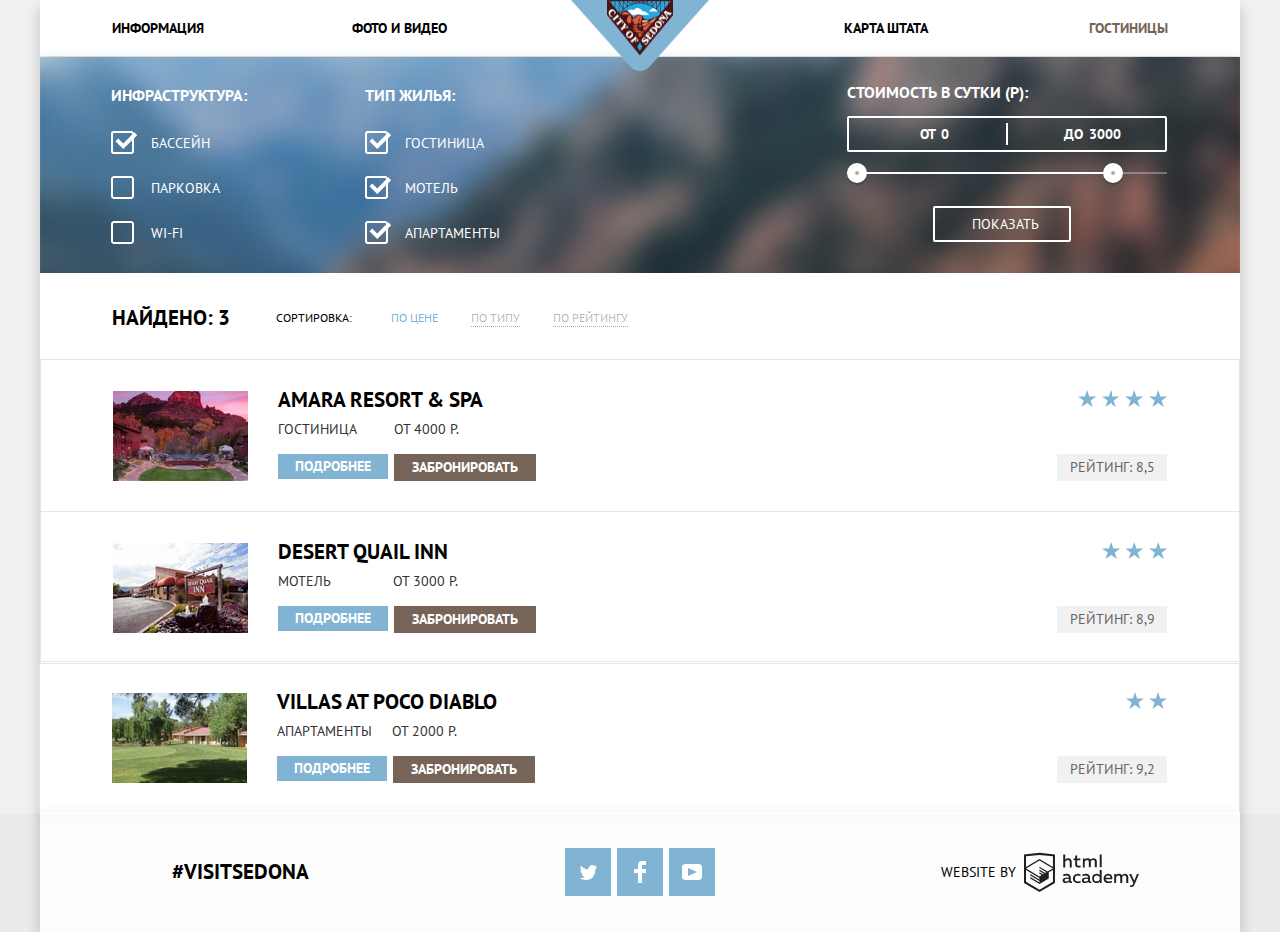
==== commit a931c9d8: "отправляет на защиту 1" ====
--- a/inner.html
+++ b/inner.html
@@ -14,7 +14,7 @@
      <header class="header">
        <nav class="navigation">
          <a class="header-logo" href="index.html">
-           <img src="img/icons/logo_sedona.svg" width="138" height="71" alt="Логотип City of Sedona">
+           <img src="img/intro/logo_sedona.png" width="138" height="71" alt="Логотип City of Sedona">
          </a>
          <ul class="navigation-list">
            <li><a href="#">Информация</a></li>
@@ -28,32 +28,81 @@
        <section class="filters">
          <div class="filter-item">
            <h3 class="filter-title"> Инфраструктура: </h3>
-             <div class="item-infrastructure">
-               <input type="checkbox" id="pool" name="pool" class="ch" checked>
-               <label for="pool">Бассейн</label>
-             </div>
-             <div class="item-infrastructure">
-               <input type="checkbox" id="parking" name="parking" class="ch">
-               <label for="parking">Парковка</label>
-             </div>
-             <div class="item-infrastructure">
-               <input type="checkbox" id="wi-fi" name="wi-fi" class="ch">
-               <label for="wi-fi">Wi-fi</label>
-             </div>
+           <div class="item-infrastructure">
+             <input type="checkbox" id="pool" name="pool" class="ch" checked>
+             <label for="pool" class="filter-label">
+               <svg xmlns="http://www.w3.org/2000/svg" width="27" height="23" viewBox="0 0 27 23" fill="#FFFFFF" class="checkbox-on">
+                 <path fill="#FFFFFF" d="M7.285 7.486l-2.829 2.829 7.783 7.783L26.171 4.166l-2.828-2.829-11.104 11.102z" />
+                 <path fill="#FFFFFF" d="M21 20c0 .542-.458 1-1 1H3c-.542 0-1-.458-1-1V3c0-.542.458-1 1-1h16.908L21.493.415A2.96 2.96 0 0 0 20 0H3C1.35 0 0 1.35 0 3v17c0 1.65 1.35 3 3 3h17c1.65 0 3-1.35 3-3v-9.829l-2 2V20z" />
+               </svg>
+               <svg xmlns="http://www.w3.org/2000/svg" width="23" height="23" viewBox="0 0 23 23" fill="#FFFFFF" class="checkbox-off">
+                 <path fill="#FFFFFF" d="M20 2c.542 0 1 .458 1 1v17c0 .542-.458 1-1 1H3c-.542 0-1-.458-1-1V3c0-.542.458-1 1-1h17m0-2H3C1.35 0 0 1.35 0 3v17c0 1.65 1.35 3 3 3h17c1.65 0 3-1.35 3-3V3c0-1.65-1.35-3-3-3z" />
+               </svg>
+               Бассейн
+             </label>
+           </div>
+           <div class="item-infrastructure">
+             <input type="checkbox" id="parking" name="parking" class="ch">
+             <label for="parking" class="filter-label">
+               <svg xmlns="http://www.w3.org/2000/svg" width="27" height="23" viewBox="0 0 27 23" fill="#FFFFFF" class="checkbox-on">
+                 <path fill="#FFFFFF" d="M7.285 7.486l-2.829 2.829 7.783 7.783L26.171 4.166l-2.828-2.829-11.104 11.102z" />
+                 <path fill="#FFFFFF" d="M21 20c0 .542-.458 1-1 1H3c-.542 0-1-.458-1-1V3c0-.542.458-1 1-1h16.908L21.493.415A2.96 2.96 0 0 0 20 0H3C1.35 0 0 1.35 0 3v17c0 1.65 1.35 3 3 3h17c1.65 0 3-1.35 3-3v-9.829l-2 2V20z" />
+               </svg>
+               <svg xmlns="http://www.w3.org/2000/svg" width="23" height="23" viewBox="0 0 23 23" fill="#FFFFFF" class="checkbox-off">
+                 <path fill="#FFFFFF" d="M20 2c.542 0 1 .458 1 1v17c0 .542-.458 1-1 1H3c-.542 0-1-.458-1-1V3c0-.542.458-1 1-1h17m0-2H3C1.35 0 0 1.35 0 3v17c0 1.65 1.35 3 3 3h17c1.65 0 3-1.35 3-3V3c0-1.65-1.35-3-3-3z" />
+               </svg>
+               Парковка</label>
+           </div>
+           <div class="item-infrastructure">
+             <input type="checkbox" id="wi-fi" name="wi-fi" class="ch">
+             <label for="wi-fi" class="filter-label">
+               <svg xmlns="http://www.w3.org/2000/svg" width="27" height="23" viewBox="0 0 27 23" fill="#FFFFFF" class="checkbox-on">
+                 <path fill="#FFFFFF" d="M7.285 7.486l-2.829 2.829 7.783 7.783L26.171 4.166l-2.828-2.829-11.104 11.102z" />
+                 <path fill="#FFFFFF" d="M21 20c0 .542-.458 1-1 1H3c-.542 0-1-.458-1-1V3c0-.542.458-1 1-1h16.908L21.493.415A2.96 2.96 0 0 0 20 0H3C1.35 0 0 1.35 0 3v17c0 1.65 1.35 3 3 3h17c1.65 0 3-1.35 3-3v-9.829l-2 2V20z" />
+               </svg>
+               <svg xmlns="http://www.w3.org/2000/svg" width="23" height="23" viewBox="0 0 23 23" fill="#FFFFFF" class="checkbox-off">
+                 <path fill="#FFFFFF" d="M20 2c.542 0 1 .458 1 1v17c0 .542-.458 1-1 1H3c-.542 0-1-.458-1-1V3c0-.542.458-1 1-1h17m0-2H3C1.35 0 0 1.35 0 3v17c0 1.65 1.35 3 3 3h17c1.65 0 3-1.35 3-3V3c0-1.65-1.35-3-3-3z" />
+               </svg>
+               Wi-fi</label>
+           </div>
          </div>
          <div class="filter-item-house">
            <h3 class="filter-title-house">Тип жилья: </h3>
            <div class="item-housing checkbox">
              <input type="checkbox" id="hotel" name="hotel" class="ch" checked>
-             <label for="hotel">Гостиница</label>
+             <label for="hotel" class="filter-label">
+               <svg xmlns="http://www.w3.org/2000/svg" width="27" height="23" viewBox="0 0 27 23" fill="#FFFFFF" class="checkbox-on">
+                 <path fill="#FFFFFF" d="M7.285 7.486l-2.829 2.829 7.783 7.783L26.171 4.166l-2.828-2.829-11.104 11.102z" />
+                 <path fill="#FFFFFF" d="M21 20c0 .542-.458 1-1 1H3c-.542 0-1-.458-1-1V3c0-.542.458-1 1-1h16.908L21.493.415A2.96 2.96 0 0 0 20 0H3C1.35 0 0 1.35 0 3v17c0 1.65 1.35 3 3 3h17c1.65 0 3-1.35 3-3v-9.829l-2 2V20z" />
+               </svg>
+               <svg xmlns="http://www.w3.org/2000/svg" width="23" height="23" viewBox="0 0 23 23" fill="#FFFFFF" class="checkbox-off">
+                 <path fill="#FFFFFF" d="M20 2c.542 0 1 .458 1 1v17c0 .542-.458 1-1 1H3c-.542 0-1-.458-1-1V3c0-.542.458-1 1-1h17m0-2H3C1.35 0 0 1.35 0 3v17c0 1.65 1.35 3 3 3h17c1.65 0 3-1.35 3-3V3c0-1.65-1.35-3-3-3z" />
+               </svg>
+               Гостиница</label>
            </div>
            <div class="item-housing">
              <input type="checkbox" id="motel" name="motel" class="ch" checked>
-             <label for="motel">Мотель</label>
+             <label for="motel" class="filter-label">
+               <svg xmlns="http://www.w3.org/2000/svg" width="27" height="23" viewBox="0 0 27 23" fill="#FFFFFF" class="checkbox-on">
+                 <path fill="#FFFFFF" d="M7.285 7.486l-2.829 2.829 7.783 7.783L26.171 4.166l-2.828-2.829-11.104 11.102z" />
+                 <path fill="#FFFFFF" d="M21 20c0 .542-.458 1-1 1H3c-.542 0-1-.458-1-1V3c0-.542.458-1 1-1h16.908L21.493.415A2.96 2.96 0 0 0 20 0H3C1.35 0 0 1.35 0 3v17c0 1.65 1.35 3 3 3h17c1.65 0 3-1.35 3-3v-9.829l-2 2V20z" />
+               </svg>
+               <svg xmlns="http://www.w3.org/2000/svg" width="23" height="23" viewBox="0 0 23 23" fill="#FFFFFF" class="checkbox-off">
+                 <path fill="#FFFFFF" d="M20 2c.542 0 1 .458 1 1v17c0 .542-.458 1-1 1H3c-.542 0-1-.458-1-1V3c0-.542.458-1 1-1h17m0-2H3C1.35 0 0 1.35 0 3v17c0 1.65 1.35 3 3 3h17c1.65 0 3-1.35 3-3V3c0-1.65-1.35-3-3-3z" />
+               </svg>
+               Мотель</label>
            </div>
            <div class="item-housing">
              <input type="checkbox" id="apartments" name="apartments" class="ch" checked>
-             <label for="apartments">Апартаменты</label>
+             <label for="apartments" class="filter-label">
+               <svg xmlns="http://www.w3.org/2000/svg" width="27" height="23" viewBox="0 0 27 23" fill="#FFFFFF" class="checkbox-on">
+                 <path fill="#FFFFFF" d="M7.285 7.486l-2.829 2.829 7.783 7.783L26.171 4.166l-2.828-2.829-11.104 11.102z" />
+                 <path fill="#FFFFFF" d="M21 20c0 .542-.458 1-1 1H3c-.542 0-1-.458-1-1V3c0-.542.458-1 1-1h16.908L21.493.415A2.96 2.96 0 0 0 20 0H3C1.35 0 0 1.35 0 3v17c0 1.65 1.35 3 3 3h17c1.65 0 3-1.35 3-3v-9.829l-2 2V20z" />
+               </svg>
+               <svg xmlns="http://www.w3.org/2000/svg" width="23" height="23" viewBox="0 0 23 23" fill="#FFFFFF" class="checkbox-off">
+                 <path fill="#FFFFFF" d="M20 2c.542 0 1 .458 1 1v17c0 .542-.458 1-1 1H3c-.542 0-1-.458-1-1V3c0-.542.458-1 1-1h17m0-2H3C1.35 0 0 1.35 0 3v17c0 1.65 1.35 3 3 3h17c1.65 0 3-1.35 3-3V3c0-1.65-1.35-3-3-3z" />
+               </svg>
+               Апартаменты</label>
            </div>
          </div>
          <div class="filter-range">
@@ -94,10 +143,10 @@
          <div>
            <ul class="arrow">
              <li class="arrow-up">
-               <a href="#"></a>
+               <a href="#" class="visually-hidden">Сортировка по возрастания</a>
              </li>
              <li class="arrow-down">
-               <a></a>
+               <a class="visually-hidden">Сортировка по убыванию</a>
              </li>
            </ul>
          </div>
@@ -105,7 +154,7 @@
        <section class="catalog">
          <h2 class="visually-hidden">Выбор жилья на время пребывания в Седоне</h2>
          <ul class="catalog-list">
-           <li class="catalog-item">
+           <li class="catalog-item hotel-item">
              <a class="catalog-item-image" href="#">
                <img src="img/catalog/amara.jpg" width="135" height="90" alt="Amara Resort & Spa">
              </a>
@@ -115,7 +164,7 @@
                </h3>
                <p class="catalog-item-info">
                  <span class="catalog-item-kind">Гостиница</span>
-                 <span class="catalog-item-price">от 4000 р.</span>
+                 <span class="catalog-item-priceh">от 4000 р.</span>
                </p>
                <p class="catalog-item-push">
                  <a class="button-more" href="#">Подробнее</a>
@@ -129,7 +178,7 @@
                <a class="catalog-item-rating" href="#">Рейтинг: 8,5</a>
              </div>
            </li>
-           <li class="catalog-item">
+           <li class="catalog-item motel-item">
              <a class="catalog-item-image" href="#">
                <img src="img/catalog/desert.jpg" width="135" height="90" alt="Desert Quail Inn">
              </a>
@@ -139,7 +188,7 @@
                </h3>
                <p class="catalog-item-info">
                  <span class="catalog-item-kind">Мотель</span>
-                 <span class="catalog-item-price">от 3000 р.</span>
+                 <span class="catalog-item-pricem">от 3000 р.</span>
                </p>
                <p class="catalog-item-push">
                  <a class="button-more" href="#">Подробнее</a>
@@ -149,10 +198,11 @@
              <div class="catalog-item-addition">
                <a class="catalog-item-stars stars-3" href="#">
                  <span class="visually-hidden">3 звезды</span>
-                 <a class="catalog-item-rating" href="#">Рейтинг: 8,9</a>
-             </div>
-           </li>
-           <li class="catalog-item">
+               </a>
+               <a class="catalog-item-rating" href="#">Рейтинг: 8,9</a>
+             </div>
+           </li>
+           <li class="catalog-item  apartments-item">
              <a class="catalog-item-image" href="#">
                <img src="img/catalog/villas.jpg" width="135" height="90" alt="Villas At Poco Diablo">
              </a>
@@ -162,7 +212,7 @@
                </h3>
                <p class="catalog-item-info">
                  <span class="catalog-item-kind">Апартаменты</span>
-                 <span class="catalog-item-price">от 2000 р.</span>
+                 <span class="catalog-item-pricea">от 2000 р.</span>
                </p>
                <p class="catalog-item-push">
                  <a class="button-more" href="#">Подробнее</a>
@@ -172,7 +222,8 @@
              <div class="catalog-item-addition">
                <a class="catalog-item-stars stars-2" href="#">
                  <span class="visually-hidden">2 звезды</span>
-                 <a class="catalog-item-rating" href="#">Рейтинг: 9,2</a>
+               </a>
+               <a class="catalog-item-rating" href="#">Рейтинг: 9,2</a>
              </div>
            </li>
          </ul>
@@ -225,5 +276,4 @@
 
  </body>
 
-
  </html>
--- a/css/style.css
+++ b/css/style.css
@@ -22,10 +22,21 @@
 }
 
 .wrapper {
-  width: 1200px;
+  width: 1280px;
   margin: 0 auto;
   background: #ffffff;
   display: block;
+  border-left: 40px solid #f1f1f1;
+  border-right: 40px solid #f1f1f1;
+}
+
+header,
+main,
+footer,
+footer-main {
+  box-shadow:
+    0 7px 15px rgba(0, 0, 0, 0.1),
+    0 7px 15px rgba(0, 0, 0, 0.1);
 }
 
 .header-logo {
@@ -49,7 +60,7 @@
 .navigation-list li {
   width: 240px;
   padding: 0;
-  margin: 14px 15px;
+  margin: 15px 0;
 }
 
 .navigation-list li:nth-child(3) {
@@ -86,7 +97,7 @@
 
 .welcome {
   background: url("../img/intro/bg_intro2.jpg") no-repeat center;
-  min-height: 506px;
+  min-height: 508px;
   position: relative;
 }
 
@@ -113,19 +124,19 @@
 .welcome-to {
   position: absolute;
   bottom: 79px;
-  right: 370px;
+  right: 372px;
   width: 458px;
   height: 352px;
 }
 
 .about-intro {
-  padding-top: 66px;
-  padding-bottom: 57px;
+  padding-top: 62px;
+  padding-bottom: 0;
 }
 
 .about-intro-name {
-  width: 485px;
-  margin: 0 auto 40px;
+  width: 470px;
+  margin: 0 auto 28px;
   font-size: 21px;
 }
 
@@ -134,7 +145,7 @@
   color: #333333;
   width: 540px;
   margin: 0 auto;
-  margin-bottom: 57px;
+  margin-bottom: 47px;
 }
 
 .advantage {
@@ -155,20 +166,23 @@
 
 .advantage-title {
   line-height: 21px;
-  margin-top: 45px;
-  margin-bottom: 25px;
+  margin-top: 46px;
+  margin-bottom: 24px;
+  width: 200px;
+  margin-left: auto;
+  margin-right: auto;
 }
 
 .advantage-number {
   font-weight: 400;
-  margin-top: 0;
-  margin-bottom: 21px;
+  margin-top: -3px;
+  margin-bottom: 17px;
 }
 
 .advantage-description {
-  width: 400px;
-  margin: 0;
-  font-weight: 400;
+  margin: 0 auto;
+  font-weight: 400;
+  width: 305px;
 }
 
 .open-range {
@@ -188,17 +202,17 @@
 
 .housing svg {
   margin-top: 60px;
-  margin-bottom: 25px;
+  margin-bottom: 22px;
 }
 
 .food svg {
   margin-top: 60px;
-  margin-bottom: 25px;
+  margin-bottom: 24px;
 }
 
 .souvenirs svg {
   margin-top: 55px;
-  margin-bottom: 27px;
+  margin-bottom: 23px;
 }
 
 .services-title {
@@ -207,11 +221,12 @@
 }
 
 .services-info {
-  padding-top: 25px;
-  padding-bottom: 67px;
+  padding-top: 21px;
+  padding-bottom: 75px;
   font-weight: 400;
   color: #333333;
-  margin: 0;
+  margin: 0 auto;
+  width: 280px;
 }
 
 .space {
@@ -222,7 +237,12 @@
   display: flex;
   text-align: center;
   background-color: #eeeeee;
-}
+  margin: 0;
+  padding-left: 0;
+  list-style: none;
+}
+
+.advantages-item-next {}
 
 .advantage-info-next {
   width: 400px;
@@ -231,35 +251,49 @@
 
 .advantage-title-next {
   line-height: 21px;
-  margin-top: 45px;
+  margin-top: 47px;
   margin-bottom: 21px;
+  width: 155px;
+  margin-left: auto;
+  margin-right: auto;
 }
 
 .advantage-number-next {
   font-weight: 400;
   color: #333333;
-  margin-bottom: 21px;
+  width: 65px;
+  margin-left: 167px;
 }
 
 .advantage-description-next {
   color: #333333;
   font-weight: 400;
-  margin-bottom: 52px;
+  margin-left: auto;
+  margin-right: auto;
+  width: 280px;
+  margin-bottom: 54px;
 }
 
 .lead {
   font-size: 30px;
   line-height: 36px;
+  margin: 0;
+  padding-top: 52px;
 }
 
 .search {
   position: relative;
+  margin-top: 46px;
 }
 
 .search-title-name {
   font-weight: 400;
   line-height: 24px;
   color: #333333;
+  width: 510px;
+  margin-left: auto;
+  margin-right: auto;
+  margin-top: 22px;
 }
 
 .search-place {
@@ -290,7 +324,7 @@
   left: 50%;
   margin-left: -284px;
   width: 568px;
-  padding: 55px;
+  padding: 56px;
   background-color: #ffffff;
   box-shadow: 0 7px 15px rgba(0, 0, 0, 0.1);
 }
@@ -325,12 +359,18 @@
   align-items: center;
   margin: 0;
   padding: 0;
-  margin-bottom: 29px;
+  margin-bottom: 26px;
   width: 100%;
 }
 
 .search-item label {
+  padding-left: 1px;
+}
+
+.departure label {
   padding-left: 0;
+  padding-top: 9px;
+  margin-bottom: 8px;
 }
 
 .search-item button {
@@ -339,7 +379,7 @@
   width: 22px;
   height: 21px;
   left: 50%;
-  margin-left: 194px;
+  margin-left: 198px;
   border: none;
   background-color: transparent;
 }
@@ -347,7 +387,7 @@
 .search-item input[type="text"] {
   box-sizing: border-box;
   width: 346px;
-  padding: 11px 194px 9px 12px;
+  padding: 8px 194px 9px 12px;
   padding-right: 40px;
   border: none;
 }
@@ -359,7 +399,8 @@
 }
 
 .search-item-number label {
-  padding-left: 0;
+  padding-left: 1px;
+  margin-left: -3px;
 }
 
 .search-item input:hover {
@@ -394,11 +435,15 @@
   display: flex;
   padding: 0;
   margin: 0;
-  padding-left: 40px;
+  padding-left: 41px;
+}
+
+.number-children label {
+  margin-left: 3px;
 }
 
 .number-child {
-  padding-left: 30px;
+  padding-left: 26px;
 }
 
 .quantity-change button {
@@ -406,7 +451,6 @@
   display: flex;
   align-items: center;
   justify-content: center;
-  padding: 0;
 }
 
 .quantity-change button:hover,
@@ -456,7 +500,7 @@
   display: block;
   padding: 16px;
   margin: 0 auto;
-  margin-top: 54px;
+  margin-top: 53px;
   border: 0;
 }
 
@@ -478,12 +522,8 @@
   text-align: center;
 }
 
-.footer {
-  background-color: rgba(255, 255, 255, 0.9);
-}
-
 .footer-main {
-  margin-top: -120px;
+  margin-top: -121px;
 }
 
 .photo-link {
@@ -566,8 +606,8 @@
   margin: 0;
 }
 
-svg {
-  margin-left: 4px;
+.website-logo svg {
+  margin-left: 8px;
 }
 
 .website-logo:focus svg {
@@ -584,7 +624,7 @@
   min-height: 215px;
   position: relative;
   display: flex;
-  padding: 24px 71px 25px 71px;
+  padding: 26px 71px 25px 71px;
   color: #ffffff;
 }
 
@@ -596,7 +636,7 @@
 
 .filter-title-house,
 .item-housing {
-  padding-left: 100px;
+  padding-left: 118px;
 }
 
 .ch {
@@ -612,24 +652,23 @@
   margin: 0;
 }
 
-label:before {
-  font-size: 30px;
-  content: "";
-  display: inline-block;
-  width: 23px;
-  height: 23px;
+.filter-label svg {
   position: absolute;
   left: 0;
-  background-color: rgba(1, 1, 1, 0);
-  border: 2px solid #ffffff;
-  border-radius: 2px;
-}
-
-input[type=checkbox]:checked+label:before {
-  content: "\2713";
-  color: #ffffff;
-  text-align: center;
-  line-height: 20px;
+  top: 50%;
+  margin-top: -12.5px;
+}
+
+.filter-label .checkbox-on {
+  display: none;
+}
+
+.ch:checked+.filter-label .checkbox-on {
+  display: block;
+}
+
+.ch:checked+.filter-label .checkbox-off {
+  display: block;
 }
 
 .filter-item {
@@ -645,7 +684,6 @@
 
 .item-infrastructure label {
   margin: 0;
-
 }
 
 .item-infrastructure,
@@ -660,12 +698,12 @@
 
 /*___________________________________________________________________________*/
 .filter-range {
-  margin-left: 360px;
-  width: 317px;
+  margin-left: 347px;
+  width: 320px;
 }
 
 .filter-range-title {
-  margin-bottom: 9px;
+  margin-bottom: 13px;
   text-align: left;
   font-weight: 600;
   font-size: 16px;
@@ -738,10 +776,8 @@
 .range-toggle {
   position: absolute;
   top: -9px;
-
   width: 20px;
   height: 20px;
-
   background: #ababab;
   border: 8px solid #ffffff;
   border-radius: 50%;
@@ -763,8 +799,8 @@
 
 .btn-transparent {
   display: block;
-  margin: 0 auto;
-  padding: 6px 35px;
+  margin: 0 86px;
+  padding: 6px 30px 6px 37px;
   font-weight: 400;
   font-size: 14px;
   line-height: 20px;
@@ -788,7 +824,7 @@
 }
 
 .found-number {
-  margin: 0 10px 0 0;
+  margin: 2px 10px 0 0;
   width: 154px;
   text-align: left;
 }
@@ -797,7 +833,7 @@
   display: flex;
   align-items: baseline;
   text-align: left;
-  margin: 0 auto 0 0;
+  margin: 6px auto 0 0;
   font-size: 12px;
   line-height: 18px;
 }
@@ -845,10 +881,12 @@
 .sorting-kind-list a:not([href])::after {
   display: none;
 }
-.sorting-kind-list a:hover{
+
+.sorting-kind-list a:hover {
   color: #81b3d2;
 }
-.sorting-kind-list a:focus{
+
+.sorting-kind-list a:focus {
   color: #000000;
 }
 
@@ -874,18 +912,23 @@
   border-right: 5px solid transparent;
   border-top: 10px solid #81b3d2;
 }
-.arrow-up a:hover{
+
+.arrow-up a:hover {
   border-bottom: 10px solid #000000;
 }
-.arrow-down a:hover{
+
+.arrow-down a:hover {
   border-top: 10px solid #000000;
 }
-.arrow-up a:focus{
+
+.arrow-up a:focus {
   border-bottom: 10px solid #81b3d2;
 }
-.arrow-down a:focus{
+
+.arrow-down a:focus {
   border-top: 10px solid #81b3d2;
 }
+
 .catalog {
   text-align: left;
 }
@@ -903,6 +946,18 @@
   padding: 30px 72px;
   border: 1px solid #e5e5e5;
   margin: 0;
+}
+
+.hotel-item {
+  margin: -2px 0 -5px 0;
+}
+
+.motel-item {
+  margin: 4px 0 -3px 0;
+}
+
+.apartments-item {
+  margin: -3px 0 -2px -1px;
 }
 
 .catalog-item-image {
@@ -948,10 +1003,22 @@
 
 .catalog-item-info {
   margin-bottom: 14px;
-  margin-top: 7px;
+  margin-top: 6px;
   font-weight: 400;
   line-height: 21px;
   color: #333333;
+}
+
+.catalog-item-priceh {
+  margin-left: 34px;
+}
+
+.catalog-item-pricem {
+  margin-left: 59px;
+}
+
+.catalog-item-pricea {
+  margin-left: 16px;
 }
 
 .catalog-item-push {
@@ -1011,7 +1078,7 @@
 .button-more {
   background-color: #81b3d2;
   width: 110px;
-  padding: 3px;
+  padding: 2px;
   text-align: center;
 }
 
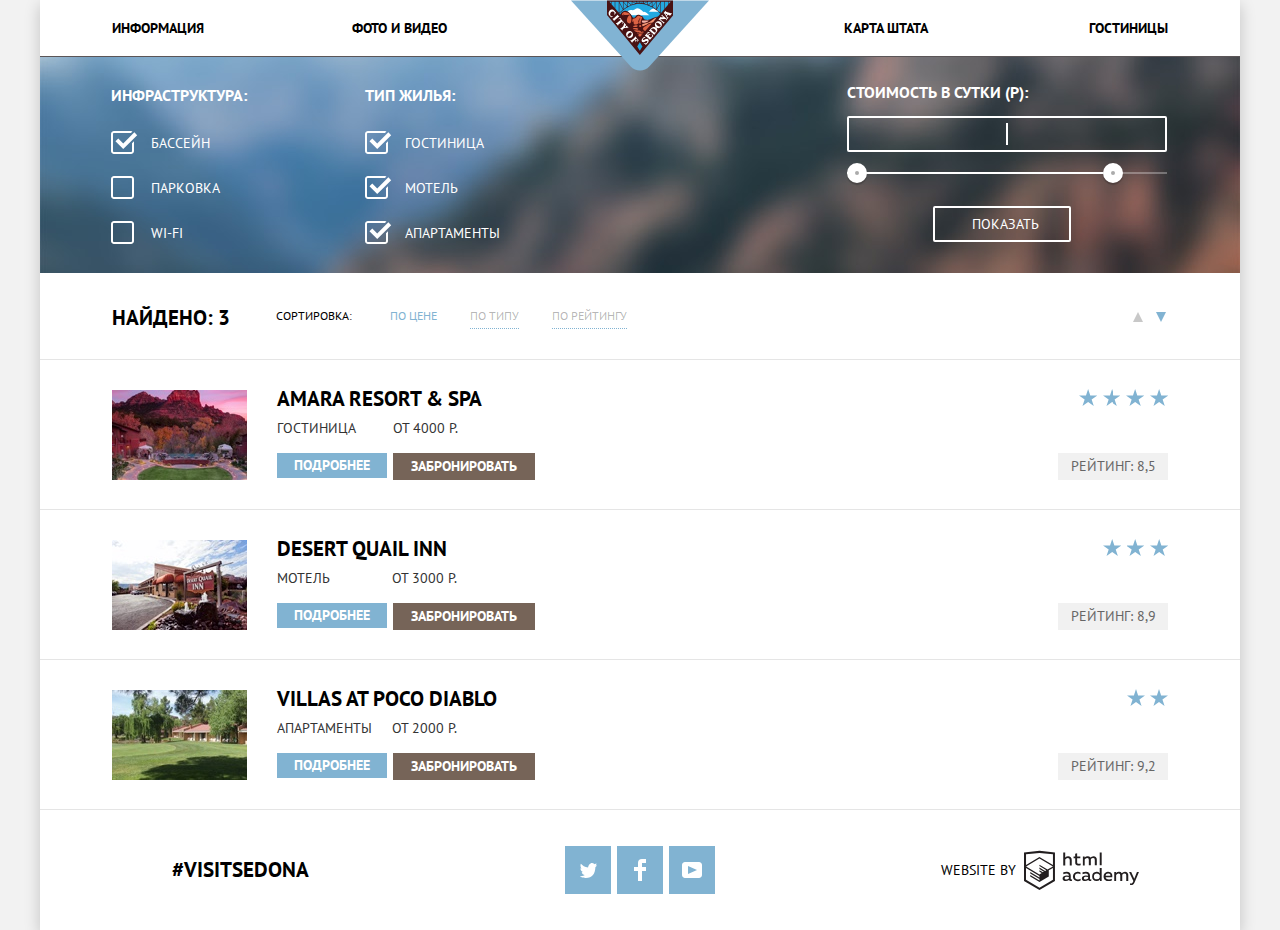
==== commit 20de961c: "Вносит правки для защиты проекта2" ====
--- a/inner.html
+++ b/inner.html
@@ -5,8 +5,8 @@
    <meta charset="utf-8">
    <title>HTML Academy: Седона</title>
    <link href="https://fonts.googleapis.com/css?family=PT+Sans:400,700&display=swap&subset=cyrillic" rel="stylesheet">
-   <link href="css/normalize.css" rel="stylesheet">
-   <link href="css/style.css" rel="stylesheet">
+   <link href="css/normalize.min.css" rel="stylesheet">
+   <link href="css/style.min.css" rel="stylesheet">
  </head>
 
  <body>
@@ -14,7 +14,7 @@
      <header class="header">
        <nav class="navigation">
          <a class="header-logo" href="index.html">
-           <img src="img/intro/logo_sedona.png" width="138" height="71" alt="Логотип City of Sedona">
+           <img src="img/intro/logo_sedona.svg" width="138" height="71" alt="Логотип City of Sedona">
          </a>
          <ul class="navigation-list">
            <li><a href="#">Информация</a></li>
@@ -25,43 +25,44 @@
        </nav>
      </header>
      <main>
-       <section class="filters">
+       <form class="filters" action="inner.html" method="post">
+         <h1 class="visually-hidden">Поиск жилья в курортном городе Седона</h1>
          <div class="filter-item">
-           <h3 class="filter-title"> Инфраструктура: </h3>
+           <h3 class="filter-title">Инфраструктура:</h3>
            <div class="item-infrastructure">
-             <input type="checkbox" id="pool" name="pool" class="ch" checked>
+             <input type="checkbox" id="pool" name="pool" class="ch visually-hidden" checked>
              <label for="pool" class="filter-label">
                <svg xmlns="http://www.w3.org/2000/svg" width="27" height="23" viewBox="0 0 27 23" fill="#FFFFFF" class="checkbox-on">
-                 <path fill="#FFFFFF" d="M7.285 7.486l-2.829 2.829 7.783 7.783L26.171 4.166l-2.828-2.829-11.104 11.102z" />
-                 <path fill="#FFFFFF" d="M21 20c0 .542-.458 1-1 1H3c-.542 0-1-.458-1-1V3c0-.542.458-1 1-1h16.908L21.493.415A2.96 2.96 0 0 0 20 0H3C1.35 0 0 1.35 0 3v17c0 1.65 1.35 3 3 3h17c1.65 0 3-1.35 3-3v-9.829l-2 2V20z" />
-               </svg>
-               <svg xmlns="http://www.w3.org/2000/svg" width="23" height="23" viewBox="0 0 23 23" fill="#FFFFFF" class="checkbox-off">
-                 <path fill="#FFFFFF" d="M20 2c.542 0 1 .458 1 1v17c0 .542-.458 1-1 1H3c-.542 0-1-.458-1-1V3c0-.542.458-1 1-1h17m0-2H3C1.35 0 0 1.35 0 3v17c0 1.65 1.35 3 3 3h17c1.65 0 3-1.35 3-3V3c0-1.65-1.35-3-3-3z" />
+                 <path d="M7.285 7.486l-2.829 2.829 7.783 7.783L26.171 4.166l-2.828-2.829-11.104 11.102z" />
+                 <path d="M21 20c0 .542-.458 1-1 1H3c-.542 0-1-.458-1-1V3c0-.542.458-1 1-1h16.908L21.493.415A2.96 2.96 0 0 0 20 0H3C1.35 0 0 1.35 0 3v17c0 1.65 1.35 3 3 3h17c1.65 0 3-1.35 3-3v-9.829l-2 2V20z" />
+               </svg>
+               <svg xmlns="http://www.w3.org/2000/svg" width="23" height="23" viewBox="0 0 23 23" fill="#FFFFFF" class="checkbox-off">
+                 <path d="M20 2c.542 0 1 .458 1 1v17c0 .542-.458 1-1 1H3c-.542 0-1-.458-1-1V3c0-.542.458-1 1-1h17m0-2H3C1.35 0 0 1.35 0 3v17c0 1.65 1.35 3 3 3h17c1.65 0 3-1.35 3-3V3c0-1.65-1.35-3-3-3z" />
                </svg>
                Бассейн
              </label>
            </div>
            <div class="item-infrastructure">
-             <input type="checkbox" id="parking" name="parking" class="ch">
+             <input type="checkbox" id="parking" name="parking" class="ch visually-hidden">
              <label for="parking" class="filter-label">
                <svg xmlns="http://www.w3.org/2000/svg" width="27" height="23" viewBox="0 0 27 23" fill="#FFFFFF" class="checkbox-on">
-                 <path fill="#FFFFFF" d="M7.285 7.486l-2.829 2.829 7.783 7.783L26.171 4.166l-2.828-2.829-11.104 11.102z" />
-                 <path fill="#FFFFFF" d="M21 20c0 .542-.458 1-1 1H3c-.542 0-1-.458-1-1V3c0-.542.458-1 1-1h16.908L21.493.415A2.96 2.96 0 0 0 20 0H3C1.35 0 0 1.35 0 3v17c0 1.65 1.35 3 3 3h17c1.65 0 3-1.35 3-3v-9.829l-2 2V20z" />
-               </svg>
-               <svg xmlns="http://www.w3.org/2000/svg" width="23" height="23" viewBox="0 0 23 23" fill="#FFFFFF" class="checkbox-off">
-                 <path fill="#FFFFFF" d="M20 2c.542 0 1 .458 1 1v17c0 .542-.458 1-1 1H3c-.542 0-1-.458-1-1V3c0-.542.458-1 1-1h17m0-2H3C1.35 0 0 1.35 0 3v17c0 1.65 1.35 3 3 3h17c1.65 0 3-1.35 3-3V3c0-1.65-1.35-3-3-3z" />
+                 <path d="M7.285 7.486l-2.829 2.829 7.783 7.783L26.171 4.166l-2.828-2.829-11.104 11.102z" />
+                 <path d="M21 20c0 .542-.458 1-1 1H3c-.542 0-1-.458-1-1V3c0-.542.458-1 1-1h16.908L21.493.415A2.96 2.96 0 0 0 20 0H3C1.35 0 0 1.35 0 3v17c0 1.65 1.35 3 3 3h17c1.65 0 3-1.35 3-3v-9.829l-2 2V20z" />
+               </svg>
+               <svg xmlns="http://www.w3.org/2000/svg" width="23" height="23" viewBox="0 0 23 23" fill="#FFFFFF" class="checkbox-off">
+                 <path d="M20 2c.542 0 1 .458 1 1v17c0 .542-.458 1-1 1H3c-.542 0-1-.458-1-1V3c0-.542.458-1 1-1h17m0-2H3C1.35 0 0 1.35 0 3v17c0 1.65 1.35 3 3 3h17c1.65 0 3-1.35 3-3V3c0-1.65-1.35-3-3-3z" />
                </svg>
                Парковка</label>
            </div>
            <div class="item-infrastructure">
-             <input type="checkbox" id="wi-fi" name="wi-fi" class="ch">
+             <input type="checkbox" id="wi-fi" name="wi-fi" class="ch visually-hidden">
              <label for="wi-fi" class="filter-label">
                <svg xmlns="http://www.w3.org/2000/svg" width="27" height="23" viewBox="0 0 27 23" fill="#FFFFFF" class="checkbox-on">
-                 <path fill="#FFFFFF" d="M7.285 7.486l-2.829 2.829 7.783 7.783L26.171 4.166l-2.828-2.829-11.104 11.102z" />
-                 <path fill="#FFFFFF" d="M21 20c0 .542-.458 1-1 1H3c-.542 0-1-.458-1-1V3c0-.542.458-1 1-1h16.908L21.493.415A2.96 2.96 0 0 0 20 0H3C1.35 0 0 1.35 0 3v17c0 1.65 1.35 3 3 3h17c1.65 0 3-1.35 3-3v-9.829l-2 2V20z" />
-               </svg>
-               <svg xmlns="http://www.w3.org/2000/svg" width="23" height="23" viewBox="0 0 23 23" fill="#FFFFFF" class="checkbox-off">
-                 <path fill="#FFFFFF" d="M20 2c.542 0 1 .458 1 1v17c0 .542-.458 1-1 1H3c-.542 0-1-.458-1-1V3c0-.542.458-1 1-1h17m0-2H3C1.35 0 0 1.35 0 3v17c0 1.65 1.35 3 3 3h17c1.65 0 3-1.35 3-3V3c0-1.65-1.35-3-3-3z" />
+                 <path d="M7.285 7.486l-2.829 2.829 7.783 7.783L26.171 4.166l-2.828-2.829-11.104 11.102z" />
+                 <path d="M21 20c0 .542-.458 1-1 1H3c-.542 0-1-.458-1-1V3c0-.542.458-1 1-1h16.908L21.493.415A2.96 2.96 0 0 0 20 0H3C1.35 0 0 1.35 0 3v17c0 1.65 1.35 3 3 3h17c1.65 0 3-1.35 3-3v-9.829l-2 2V20z" />
+               </svg>
+               <svg xmlns="http://www.w3.org/2000/svg" width="23" height="23" viewBox="0 0 23 23" fill="#FFFFFF" class="checkbox-off">
+                 <path d="M20 2c.542 0 1 .458 1 1v17c0 .542-.458 1-1 1H3c-.542 0-1-.458-1-1V3c0-.542.458-1 1-1h17m0-2H3C1.35 0 0 1.35 0 3v17c0 1.65 1.35 3 3 3h17c1.65 0 3-1.35 3-3V3c0-1.65-1.35-3-3-3z" />
                </svg>
                Wi-fi</label>
            </div>
@@ -69,38 +70,38 @@
          <div class="filter-item-house">
            <h3 class="filter-title-house">Тип жилья: </h3>
            <div class="item-housing checkbox">
-             <input type="checkbox" id="hotel" name="hotel" class="ch" checked>
+             <input type="checkbox" id="hotel" name="hotel" class="ch visually-hidden" checked>
              <label for="hotel" class="filter-label">
                <svg xmlns="http://www.w3.org/2000/svg" width="27" height="23" viewBox="0 0 27 23" fill="#FFFFFF" class="checkbox-on">
-                 <path fill="#FFFFFF" d="M7.285 7.486l-2.829 2.829 7.783 7.783L26.171 4.166l-2.828-2.829-11.104 11.102z" />
-                 <path fill="#FFFFFF" d="M21 20c0 .542-.458 1-1 1H3c-.542 0-1-.458-1-1V3c0-.542.458-1 1-1h16.908L21.493.415A2.96 2.96 0 0 0 20 0H3C1.35 0 0 1.35 0 3v17c0 1.65 1.35 3 3 3h17c1.65 0 3-1.35 3-3v-9.829l-2 2V20z" />
-               </svg>
-               <svg xmlns="http://www.w3.org/2000/svg" width="23" height="23" viewBox="0 0 23 23" fill="#FFFFFF" class="checkbox-off">
-                 <path fill="#FFFFFF" d="M20 2c.542 0 1 .458 1 1v17c0 .542-.458 1-1 1H3c-.542 0-1-.458-1-1V3c0-.542.458-1 1-1h17m0-2H3C1.35 0 0 1.35 0 3v17c0 1.65 1.35 3 3 3h17c1.65 0 3-1.35 3-3V3c0-1.65-1.35-3-3-3z" />
+                 <path d="M7.285 7.486l-2.829 2.829 7.783 7.783L26.171 4.166l-2.828-2.829-11.104 11.102z" />
+                 <path d="M21 20c0 .542-.458 1-1 1H3c-.542 0-1-.458-1-1V3c0-.542.458-1 1-1h16.908L21.493.415A2.96 2.96 0 0 0 20 0H3C1.35 0 0 1.35 0 3v17c0 1.65 1.35 3 3 3h17c1.65 0 3-1.35 3-3v-9.829l-2 2V20z" />
+               </svg>
+               <svg xmlns="http://www.w3.org/2000/svg" width="23" height="23" viewBox="0 0 23 23" fill="#FFFFFF" class="checkbox-off">
+                 <path d="M20 2c.542 0 1 .458 1 1v17c0 .542-.458 1-1 1H3c-.542 0-1-.458-1-1V3c0-.542.458-1 1-1h17m0-2H3C1.35 0 0 1.35 0 3v17c0 1.65 1.35 3 3 3h17c1.65 0 3-1.35 3-3V3c0-1.65-1.35-3-3-3z" />
                </svg>
                Гостиница</label>
            </div>
            <div class="item-housing">
-             <input type="checkbox" id="motel" name="motel" class="ch" checked>
+             <input type="checkbox" id="motel" name="motel" class="ch visually-hidden" checked>
              <label for="motel" class="filter-label">
                <svg xmlns="http://www.w3.org/2000/svg" width="27" height="23" viewBox="0 0 27 23" fill="#FFFFFF" class="checkbox-on">
-                 <path fill="#FFFFFF" d="M7.285 7.486l-2.829 2.829 7.783 7.783L26.171 4.166l-2.828-2.829-11.104 11.102z" />
-                 <path fill="#FFFFFF" d="M21 20c0 .542-.458 1-1 1H3c-.542 0-1-.458-1-1V3c0-.542.458-1 1-1h16.908L21.493.415A2.96 2.96 0 0 0 20 0H3C1.35 0 0 1.35 0 3v17c0 1.65 1.35 3 3 3h17c1.65 0 3-1.35 3-3v-9.829l-2 2V20z" />
-               </svg>
-               <svg xmlns="http://www.w3.org/2000/svg" width="23" height="23" viewBox="0 0 23 23" fill="#FFFFFF" class="checkbox-off">
-                 <path fill="#FFFFFF" d="M20 2c.542 0 1 .458 1 1v17c0 .542-.458 1-1 1H3c-.542 0-1-.458-1-1V3c0-.542.458-1 1-1h17m0-2H3C1.35 0 0 1.35 0 3v17c0 1.65 1.35 3 3 3h17c1.65 0 3-1.35 3-3V3c0-1.65-1.35-3-3-3z" />
+                 <path d="M7.285 7.486l-2.829 2.829 7.783 7.783L26.171 4.166l-2.828-2.829-11.104 11.102z" />
+                 <path d="M21 20c0 .542-.458 1-1 1H3c-.542 0-1-.458-1-1V3c0-.542.458-1 1-1h16.908L21.493.415A2.96 2.96 0 0 0 20 0H3C1.35 0 0 1.35 0 3v17c0 1.65 1.35 3 3 3h17c1.65 0 3-1.35 3-3v-9.829l-2 2V20z" />
+               </svg>
+               <svg xmlns="http://www.w3.org/2000/svg" width="23" height="23" viewBox="0 0 23 23" fill="#FFFFFF" class="checkbox-off">
+                 <path d="M20 2c.542 0 1 .458 1 1v17c0 .542-.458 1-1 1H3c-.542 0-1-.458-1-1V3c0-.542.458-1 1-1h17m0-2H3C1.35 0 0 1.35 0 3v17c0 1.65 1.35 3 3 3h17c1.65 0 3-1.35 3-3V3c0-1.65-1.35-3-3-3z" />
                </svg>
                Мотель</label>
            </div>
            <div class="item-housing">
-             <input type="checkbox" id="apartments" name="apartments" class="ch" checked>
+             <input type="checkbox" id="apartments" name="apartments" class="ch visually-hidden" checked>
              <label for="apartments" class="filter-label">
                <svg xmlns="http://www.w3.org/2000/svg" width="27" height="23" viewBox="0 0 27 23" fill="#FFFFFF" class="checkbox-on">
-                 <path fill="#FFFFFF" d="M7.285 7.486l-2.829 2.829 7.783 7.783L26.171 4.166l-2.828-2.829-11.104 11.102z" />
-                 <path fill="#FFFFFF" d="M21 20c0 .542-.458 1-1 1H3c-.542 0-1-.458-1-1V3c0-.542.458-1 1-1h16.908L21.493.415A2.96 2.96 0 0 0 20 0H3C1.35 0 0 1.35 0 3v17c0 1.65 1.35 3 3 3h17c1.65 0 3-1.35 3-3v-9.829l-2 2V20z" />
-               </svg>
-               <svg xmlns="http://www.w3.org/2000/svg" width="23" height="23" viewBox="0 0 23 23" fill="#FFFFFF" class="checkbox-off">
-                 <path fill="#FFFFFF" d="M20 2c.542 0 1 .458 1 1v17c0 .542-.458 1-1 1H3c-.542 0-1-.458-1-1V3c0-.542.458-1 1-1h17m0-2H3C1.35 0 0 1.35 0 3v17c0 1.65 1.35 3 3 3h17c1.65 0 3-1.35 3-3V3c0-1.65-1.35-3-3-3z" />
+                 <path d="M7.285 7.486l-2.829 2.829 7.783 7.783L26.171 4.166l-2.828-2.829-11.104 11.102z" />
+                 <path d="M21 20c0 .542-.458 1-1 1H3c-.542 0-1-.458-1-1V3c0-.542.458-1 1-1h16.908L21.493.415A2.96 2.96 0 0 0 20 0H3C1.35 0 0 1.35 0 3v17c0 1.65 1.35 3 3 3h17c1.65 0 3-1.35 3-3v-9.829l-2 2V20z" />
+               </svg>
+               <svg xmlns="http://www.w3.org/2000/svg" width="23" height="23" viewBox="0 0 23 23" fill="#FFFFFF" class="checkbox-off">
+                 <path d="M20 2c.542 0 1 .458 1 1v17c0 .542-.458 1-1 1H3c-.542 0-1-.458-1-1V3c0-.542.458-1 1-1h17m0-2H3C1.35 0 0 1.35 0 3v17c0 1.65 1.35 3 3 3h17c1.65 0 3-1.35 3-3V3c0-1.65-1.35-3-3-3z" />
                </svg>
                Апартаменты</label>
            </div>
@@ -108,53 +109,51 @@
          <div class="filter-range">
            <div class="filter-range-title">Стоимость в сутки (р):</div>
            <div class="price-controls">
-             <label class="min-price">от <input type="text" name="min-price" value="0"></label>
-
-             <label class="max-price">до <input type="text" name="max-price" value="3000"></label>
+             <label class="min-pric">от<input type="text" name="min-price" value="0"></label>
+
+             <label class="max-pric">до<input type="text" name="max-price" value="3000"></label>
            </div>
            <div class="range-controls">
              <div class="scale">
                <div class="bar"></div>
              </div>
-             <div class="range-toggle range-toggle-min">
-             </div>
+             <div class="range-toggle range-toggle-min"></div>
              <div class="range-toggle range-toggle-max"></div>
            </div>
            <button class="btn-transparent" type="submit">Показать</button>
          </div>
-       </section>
+       </form>
 
        <section class="found-housing">
-         <h2 class="found-number">Найдено: 3</h2>
-         <div class="sorting-kind">
-           <h4 class="sorting">Сортировка:</h4>
-           <ul class="sorting-kind-list">
-             <li>
-               <a>По цене</a>
-             </li>
-             <li>
-               <a href="#">По типу</a>
-             </li>
-             <li>
-               <a href="#">По рейтингу</a>
-             </li>
-           </ul>
-         </div>
-         <div>
-           <ul class="arrow">
-             <li class="arrow-up">
-               <a href="#" class="visually-hidden">Сортировка по возрастания</a>
-             </li>
-             <li class="arrow-down">
-               <a class="visually-hidden">Сортировка по убыванию</a>
-             </li>
-           </ul>
-         </div>
+         <span class="found-number">Найдено: 3</span>
+
+         <h2 class="sorting">Сортировка:</h2>
+         <ul class="sorting-kind-list">
+           <li>
+             <a>По цене</a>
+           </li>
+           <li>
+             <a href="#">По типу</a>
+           </li>
+           <li>
+             <a href="#">По рейтингу</a>
+           </li>
+         </ul>
+         <ul class="arrow">
+           <li class="arrow-up">
+             <span class="visually-hidden">Сортировка по возрастания</span>
+             <a href="#"></a>
+           </li>
+           <li class="arrow-down">
+             <span class="visually-hidden">Сортировка по убыванию</span>
+             <a></a>
+           </li>
+         </ul>
        </section>
        <section class="catalog">
          <h2 class="visually-hidden">Выбор жилья на время пребывания в Седоне</h2>
          <ul class="catalog-list">
-           <li class="catalog-item hotel-item">
+           <li class="catalog-item">
              <a class="catalog-item-image" href="#">
                <img src="img/catalog/amara.jpg" width="135" height="90" alt="Amara Resort & Spa">
              </a>
@@ -178,7 +177,7 @@
                <a class="catalog-item-rating" href="#">Рейтинг: 8,5</a>
              </div>
            </li>
-           <li class="catalog-item motel-item">
+           <li class="catalog-item">
              <a class="catalog-item-image" href="#">
                <img src="img/catalog/desert.jpg" width="135" height="90" alt="Desert Quail Inn">
              </a>
@@ -202,7 +201,7 @@
                <a class="catalog-item-rating" href="#">Рейтинг: 8,9</a>
              </div>
            </li>
-           <li class="catalog-item  apartments-item">
+           <li class="catalog-item">
              <a class="catalog-item-image" href="#">
                <img src="img/catalog/villas.jpg" width="135" height="90" alt="Villas At Poco Diablo">
              </a>
@@ -230,16 +229,14 @@
        </section>
      </main>
      <footer class="footer">
-       <p class="photo-link">
-         <a href="https://www.instagram.com/explore/tags/visitsedona/?hl=en">#visitsedona</a>
-       </p>
+       <a class="photo-link" href="https://www.instagram.com/explore/tags/visitsedona/?hl=en">#visitsedona</a>
        <div class="footer-social">
          <h3 class="visually-hidden">Мы в социальных сетях</h3>
          <ul class="social">
            <li><a class="social-button" href="#">
                <span class="visually-hidden">Мы в социальной сети Twitter</span>
-               <svg xmlns="http://www.w3.org/2000/svg" xmlns:xlink="http://www.w3.org/1999/xlink" width="17" height="15" viewBox="0 0 17 15">
-                 <path fill="#FFF"
+               <svg xmlns="http://www.w3.org/2000/svg" xmlns:xlink="http://www.w3.org/1999/xlink" width="17" height="15" viewBox="0 0 17 15" fill="#FFF">
+                 <path
                    d="M10.95.144c1.685-.496 2.984.27 3.577 1.179.673-.231 1.331-.481 2.011-.708a2.345 2.345 0 0 1-.857 1.768c.685.17 1.304-.491 1.304-.491-.169 1-1.006 1.788-1.563 2.024-.231 6.75-3.175 11.217-10.077 11.082h-.446c-.41 0-4.164-.46-4.898-1.887 2.271.196 3.893-.422 4.693-1.177-.96-.3-2.679-.477-2.979-2.95.349.106.564.228 1.19.119C1.705 8.247.374 7.53.448 5.33c.285.328 1.067.536 1.34.472C1.085 5.561-.182 2.442.894.85c1.818 1.854 3.735 3.606 7.152 3.773C8.254 2.33 9.183.793 10.95.144z" />
                </svg>
              </a>
@@ -247,15 +244,15 @@
            <li>
              <a class="social-button" href="#">
                <span class="visually-hidden">Мы в социальной сети Facebook</span>
-               <svg xmlns="http://www.w3.org/2000/svg" width="12" height="22" viewBox="0 0 12 22">
-                 <path fill="#FFF" d="M12 4V0H8a4 4 0 0 0-4 4v4H0v4h4v10h4V12h4V8H8V4h4z" />
+               <svg xmlns="http://www.w3.org/2000/svg" width="12" height="22" viewBox="0 0 12 22" fill="#FFF">
+                 <path d="M12 4V0H8a4 4 0 0 0-4 4v4H0v4h4v10h4V12h4V8H8V4h4z" />
                </svg>
              </a>
            </li>
            <li><a class="social-button" href="#">
                <span class="visually-hidden">Мы на Youtube канале</span>
-               <svg xmlns="http://www.w3.org/2000/svg" width="20px" height="16px" viewBox="0 0 20 16">
-                 <path fill="#FFF" d="M17,0 L3,0 C1.35,0 0,1.35 0,3 L0,13 C0,14.65 1.35,16 3,16 L17,16 C18.65,16 20,14.65 20,13 L20,3 C20,1.35 18.65,0 17,0 Z M6.027,11.998 L6.027,4.002 L15.014,8 L6.027,11.998 L6.027,11.998 Z" />
+               <svg xmlns="http://www.w3.org/2000/svg" width="20px" height="16px" viewBox="0 0 20 16" fill="#FFF">
+                 <path d="M17,0 L3,0 C1.35,0 0,1.35 0,3 L0,13 C0,14.65 1.35,16 3,16 L17,16 C18.65,16 20,14.65 20,13 L20,3 C20,1.35 18.65,0 17,0 Z M6.027,11.998 L6.027,4.002 L15.014,8 L6.027,11.998 L6.027,11.998 Z" />
                </svg>
              </a>
            </li>
--- a/css/style.min.css
+++ b/css/style.min.css
@@ -0,0 +1 @@
+body{margin:0;padding:0;font-family:"PT Sans",Arial,sans-serif;font-size:14px;line-height:26px;font-weight:700;text-align:center;text-transform:uppercase;color:#000;background-color:#f2f2f2}html{box-sizing:border-box}*,::after,::before{box-sizing:inherit}.wrapper{width:1200px;margin:0 auto;background:#fff;display:block;box-shadow:0 5px 15px rgba(0,1,1,.2)}.header-logo{position:absolute;z-index:1;width:138px;height:71px;left:50%;top:0;margin-left:-69px}.navigation-list{list-style:none;margin:0;padding:0 72px;display:flex;text-align:left}.navigation-list li{width:240px;padding:0;margin:15px 0}.navigation-list li:nth-child(3){margin-left:auto}.navigation-list li:nth-child(n+3){text-align:right}a{text-decoration:none}.active a{color:#766357}.navigation-list a{color:inherit}.navigation-list a:hover{color:#81b3d2}.navigation-list a:active{color:#c9c9c9}.welcome{background:url(../img/intro/bg_intro2.jpg) no-repeat center;background-color:#355a6c;min-height:508px;position:relative}.visually-hidden{position:absolute;width:1px;height:1px;margin:-1px;border:0;padding:0;white-space:nowrap;clip-path:inset(100%);clip:rect(0 0 0 0);overflow:hidden}.welcome svg{position:absolute;margin:0;right:0;bottom:0}.welcome-to{position:absolute;bottom:79px;right:372px;width:458px;height:352px}.about-intro{padding-top:62px;padding-bottom:0}.about-intro-name{width:470px;margin:0 auto 28px;font-size:21px}.feature-title{font-weight:400;color:#333;width:540px;margin:0 auto;margin-bottom:47px}.advantage{list-style:none;padding:0;margin:0}.advantage-item{color:#fff;display:flex}.advantage-info{width:400px;background:#81b3d2}.advantage-title{line-height:21px;margin-top:46px;margin-bottom:24px;width:200px;margin-left:auto;margin-right:auto}.advantage-number{font-weight:400;margin-top:-3px;margin-bottom:17px}.advantage-description{margin:0 auto;font-weight:400;width:305px}.open-range{height:256px}.services{list-style:none;padding:0;margin:0;display:flex;flex-wrap:wrap}.services-item{margin-top:61px;width:400px}.housing{background:url(../img/icons/icon_housing2.svg) no-repeat center;background-position:top}.food{background:url(../img/icons/icon_food.svg) no-repeat center;background-position:top}.souvenirs{background:url(../img/icons/icon_souvenirs.svg) no-repeat center;background-position:top}.services-title{margin-top:102px;line-height:21px}.services-info{padding-top:4px;padding-bottom:74px;font-weight:400;color:#333;margin:0 auto;width:280px}.space{height:256px}.advantages-list-next{display:flex;flex-wrap:wrap;text-align:center;background-color:#eee;margin:0;padding-left:0;list-style:none}.advantage-item-next{width:400px;margin:0}.advantage-title-next{line-height:21px;margin-top:47px;margin-bottom:21px;width:155px;margin-left:auto;margin-right:auto}.advantage-number-next{font-weight:400;color:#333;width:65px;margin-left:167px}.advantage-description-next{color:#333;font-weight:400;margin-left:auto;margin-right:auto;width:280px;margin-bottom:54px}.lead{font-size:30px;line-height:36px;margin:0;padding-top:52px}.search{position:relative;margin-top:46px}.search-title-name{font-weight:400;line-height:24px;color:#333;width:510px;margin-left:auto;margin-right:auto;margin-top:22px}.search-place{width:568px;display:block;text-transform:uppercase;font-weight:700;padding:30px 35px;margin:0 auto;border:0;font-size:21px;color:#fff;background-color:#766458}.search-place:hover{background-color:#614f44}.search-place:active{color:#918883;background-color:#513e33}.wrapper-search{position:absolute;z-index:100;top:100%;left:50%;margin-left:-284px;width:568px;padding:56px;background-color:#fff;box-shadow:0 7px 15px rgba(0,0,0,.1)}.modal-map{width:1200px;height:594px;margin-bottom:-120px;position:relative}.modal-map iframe{position:absolute;top:0;left:0;width:100%;height:100%;border:0}::-webkit-input-placeholder{color:#000}::-moz-placeholder{color:#000}:-moz-placeholder{color:#000}:-ms-input-placeholder{color:#000}.search-item{display:flex;justify-content:space-between;align-items:center;margin:0;padding:0;margin-bottom:29px;width:100%;position:relative}.search-item label{padding-left:1px}.departure label{padding-left:0;padding-top:9px;margin-bottom:8px}.search-item button{position:absolute;padding:0;width:22px;height:21px;right:9px;border:none;background-color:transparent}.search-item input[type=text]{box-sizing:border-box;width:346px;padding:7px 194px 8px 12px;padding-right:40px;outline:0;border:2px solid #f1f1f1}.search-item input,.search-item-number input{text-transform:inherit;background-color:#f1f1f1}.search-item-number label{padding-left:1px;margin-left:-3px}.search-item input:hover{background-color:#ebebeb;border-color:#ebebeb}.search-item input:focus{background-color:#fff;border-color:#e5e5e5}.button-calendar:hover svg{fill:#000}.button-calendar:active svg{fill:#81b3d2;border:none}.number-people{display:flex;align-items:center}.search-item-number{display:flex;align-items:center;margin:0;margin-right:50px}.quantity-change{display:flex;padding:0;margin:0;padding-left:41px}.number-children label{margin-left:3px}.number-child{padding-left:26px}.quantity-change button{width:38px;display:flex;align-items:center;justify-content:center;outline:0;border:2px solid #f1f1f1}.quantity-change button:hover,.quantity-change input:hover{background-color:#ebebeb}.quantity-change button:focus,.quantity-change input:focus{background-color:#fff}.quantity-change button:hover{background-color:#ebebeb;border-color:#ebebeb}.quantity-change button:focus{background-color:#fff;border-color:#e5e5e5}.number-adults-less,.number-adults-more,.number-children-less,.number-children-more{background-color:#f1f1f1;border:none}.number-adults-less::before,.number-children-less::before{content:"";position:absolute;width:12px;height:3px;background-color:#a9a9a9}.number-adults-less:hover::before,.number-children-less:hover::before{background-color:#000}.number-adults-less:active::before,.number-children-less:active::before{background-color:#81b3d2}.number-adults-more::after,.number-adults-more::before,.number-children-more::after,.number-children-more::before{content:"";position:absolute;width:12px;height:3px;background-color:#a9a9a9}.number-adults-more::before,.number-children-more::before{transform:rotate(0)}.number-adults-more::after,.number-children-more::after{transform:rotate(90deg)}.number-adults-more:hover::after,.number-adults-more:hover::before,.number-children-more:hover::after,.number-children-more:hover::before{background-color:#000}.number-adults-more:active::after,.number-adults-more:active::before,.number-children-more:active::after,.number-children-more:active::before{background-color:#81b3d2}.quantity-change input[type=text]{width:38px;height:38px;padding:3px;margin:0;text-align:center;line-height:26px;outline:0;border:2px solid #f1f1f1}.quantity-change input:hover{background-color:#ebebeb;border-color:#ebebeb}.quantity-change input:focus{background-color:#fff;border-color:#e5e5e5}.button-find{font-size:21px;text-transform:inherit;color:#fff;background-color:#81b3d2;width:100%;display:block;padding:16px;margin:0 auto;margin-top:51px;border:0}.button-find:hover{background-color:#679dc0}.button-find:active{color:#93b8d2;background-color:#5595bd}.footer{position:relative;background-color:rgba(255,255,255,.9);padding:36px 0;display:flex;align-items:center;text-align:center}.photo-link{color:inherit;margin:0;width:400px;font-size:21px;text-align:center;font-size:21px}.footer-social{width:400px}.footer-social ul{display:flex;flex-wrap:wrap;justify-content:center;margin:0 auto;padding:0;list-style:none}.footer-social li{margin-right:6px}.footer-social li:nth-child(3){margin-right:0}.social{list-style:none}.social a{color:#fff;background-color:#81b3d2}.social-button svg:active{fill:#88b5d1}.social a:hover{background-color:#679dc0}.social a:active{background-color:#5595bd}.social-button{display:flex;align-items:center;justify-content:center;width:46px;height:48px}.courses-link{width:400px;margin:0}.courses-link{text-align:right}.website-logo{font-weight:400;color:inherit}.website-logo{display:flex;justify-content:center;align-items:center;margin:0}.website-logo svg{margin-left:8px}.website-logo:hover svg{fill:#81b3d2}.website-logo:active svg{fill:#bdbbbb}.filters{background:url(../img/intro/bg_filter.jpg) no-repeat center;background-color:#5b5557;min-height:215px;position:relative;display:flex;padding:26px 71px 25px 71px;color:#fff}.filter-title,.filter-title-house{margin:0;padding-bottom:20px}.filter-title-house,.item-housing{padding-left:118px}.ch:focus+.filter-label{box-shadow:0 0 5px #00f}.filter-label{display:inline-block;vertical-align:middle;position:relative;padding-left:40px;font-size:14px;line-height:30px}.filter-label svg{position:absolute;left:0;top:50%;margin-top:-12.5px}.filter-label .checkbox-on{display:none}.ch:checked+.filter-label .checkbox-on{display:block}.ch:checked+.filter-label .checkbox-off{display:none}.ch:hover+.filter-label svg{fill:#fff}.ch:disabled+.filter-label svg{fill:#6a6a6a}.filter-item{padding:0}.filter-item-house,.item-infrastructure{text-align:left;font-size:14px;font-weight:400}.item-infrastructure label{margin:0}.item-housing,.item-infrastructure{padding-bottom:15px}.item-housing:last-child,.item-infrastructure:last-child{padding-bottom:0}.filter-range{margin-left:347px;width:320px}.filter-range-title{margin-bottom:13px;text-align:left;font-weight:600;font-size:16px;line-height:21px}.price-controls{position:relative;height:36px;margin-bottom:20px;font-size:0;border:2px solid #fff;border-radius:2px}.price-controls::after{content:"";position:absolute;top:50%;left:50%;width:2px;height:22px;background:#fff;transform:translate(-50%,-50%)}.price-controls label{width:156px;padding-left:0}.price-controls .min-price{padding-left:50px}.price-controls .max-price{padding-left:30px}.max-price::before,.min-price::before{display:none}.price-controls input{width:50px;margin:0;color:inherit;font:inherit;background:0 0;border:none}.range-controls{position:relative;margin-bottom:32px}.range-controls .scale{height:2px;background:rgba(255,255,255,.3)}.range-controls .bar{width:80%;height:2px;background:#fff}.range-toggle{position:absolute;top:-9px;width:20px;height:20px;background:#ababab;border:8px solid #fff;border-radius:50%;box-shadow:0 2px 1px 0 rgba(0,1,1,.2);cursor:pointer}.range-toggle:hover{background:#ababab}.range-toggle-min{left:0}.range-toggle-max{left:80%}.btn-transparent{display:block;margin:0 86px;padding:6px 30px 6px 37px;font-weight:400;font-size:14px;line-height:20px;color:#fff;text-transform:uppercase;background:0 0;border:2px solid #fff;border-radius:2px;cursor:pointer}.btn-transparent:hover{color:#000;background:#fff}.found-housing{padding:30px 72px 28px;display:flex;border-bottom:1px solid #e5e5e5}.found-number{font-size:21px;margin:2px 10px 0 0;width:154px;text-align:left}.sorting{font-weight:400;font-size:12px;margin:0 38px 0 0;width:76px}.sorting-kind-list{font-size:12px;margin:0;padding:0;list-style:none;display:flex;flex-wrap:wrap;width:540px}.sorting-kind-list li{font-weight:400;margin:0 33px 0 0}.sorting-kind-list a{color:rgba(0,0,0,.3);position:relative;display:block}.sorting-kind-list a::after{content:"";position:absolute;width:100%;left:0;bottom:0;border-bottom:1px dotted #81b3d2}.sorting-kind-list a:active::after{border-bottom:none}.sorting-kind-list a:not([href]){color:#81b3d2}.sorting-kind-list a:not([href])::after{display:none}.sorting-kind-list a:hover{color:#81b3d2}.sorting-kind-list a:active{color:#000}.arrow{width:100px;margin-top:9px;margin-bottom:0;padding-left:203px;list-style:none;display:flex;color:#c8c8c8}.arrow-up a{display:block;margin-right:13px;border-left:5px solid transparent;border-right:5px solid transparent;border-bottom:10px solid #c8c8c8}.arrow-down a:not([href]){display:block;border-left:5px solid transparent;border-right:5px solid transparent;border-top:10px solid #81b3d2}.arrow-up a:hover{border-bottom:10px solid #000}.arrow-up a:active{border-bottom:10px solid #81b3d2}.arrow-down a:hover{border-top:10px solid #000}.arrow-down a:active{border-top:10px solid #81b3d2}.catalog{text-align:left}.catalog-list{list-style:none;margin:0;padding:0}.catalog-item{display:flex;justify-content:center;align-items:center;padding:29px 72px;border-bottom:1px solid #e5e5e5;margin:0}.catalog-item-image{margin-right:30px;padding:0}.catalog-item-image img{border:0;max-width:100%;height:auto;vertical-align:top}.catalog-item-description{width:430px}.catalog-item-info,.catalog-item-push,.catalog-item-rating,.catalog-item-title{list-style:none}.catalog-item-title{margin-top:-3px;margin-bottom:6px;font-size:21px}.catalog-item-title a{color:#000}.catalog-item-title a:hover{color:#81b3d2}.catalog-item-title a:active{color:#c9c9c9}.catalog-item-info{margin-bottom:14px;margin-top:6px;font-weight:400;line-height:21px;color:#333}.catalog-item-priceh{margin-left:34px}.catalog-item-pricem{margin-left:59px}.catalog-item-pricea{margin-left:16px}.catalog-item-push{line-height:21px;color:#fff;display:flex;align-items:flex-start;margin:0}.catalog-item-push a{color:#fff;margin-right:6px}.catalog-item-push a:nth-child(2){margin-right:0}.catalog-item-addition{text-align:right;display:flex;flex-direction:column;margin-left:auto}.catalog-item-stars{margin-bottom:47px;height:17px;background:url(../img/icons/icon_star.svg);background-repeat:space;margin:0 0 47px auto}.stars-4{width:89px}.stars-3{width:65px}.stars-2{width:41px}.catalog-item-rating{line-height:21px;font-weight:400;color:#666;background-color:#f1f1f1;min-width:110px;padding:3px;text-align:center}.button-more{background-color:#81b3d2;width:110px;padding:2px;text-align:center}.button-more:active{color:#93b8d2;background-color:#5595bd}.button-more:hover{background-color:#679dc0}.button-book{background-color:#766458;width:142px;padding:3px;text-align:center}.button-book:active{color:#918883;background-color:#513e33}.button-book:hover{background-color:#614f44}
